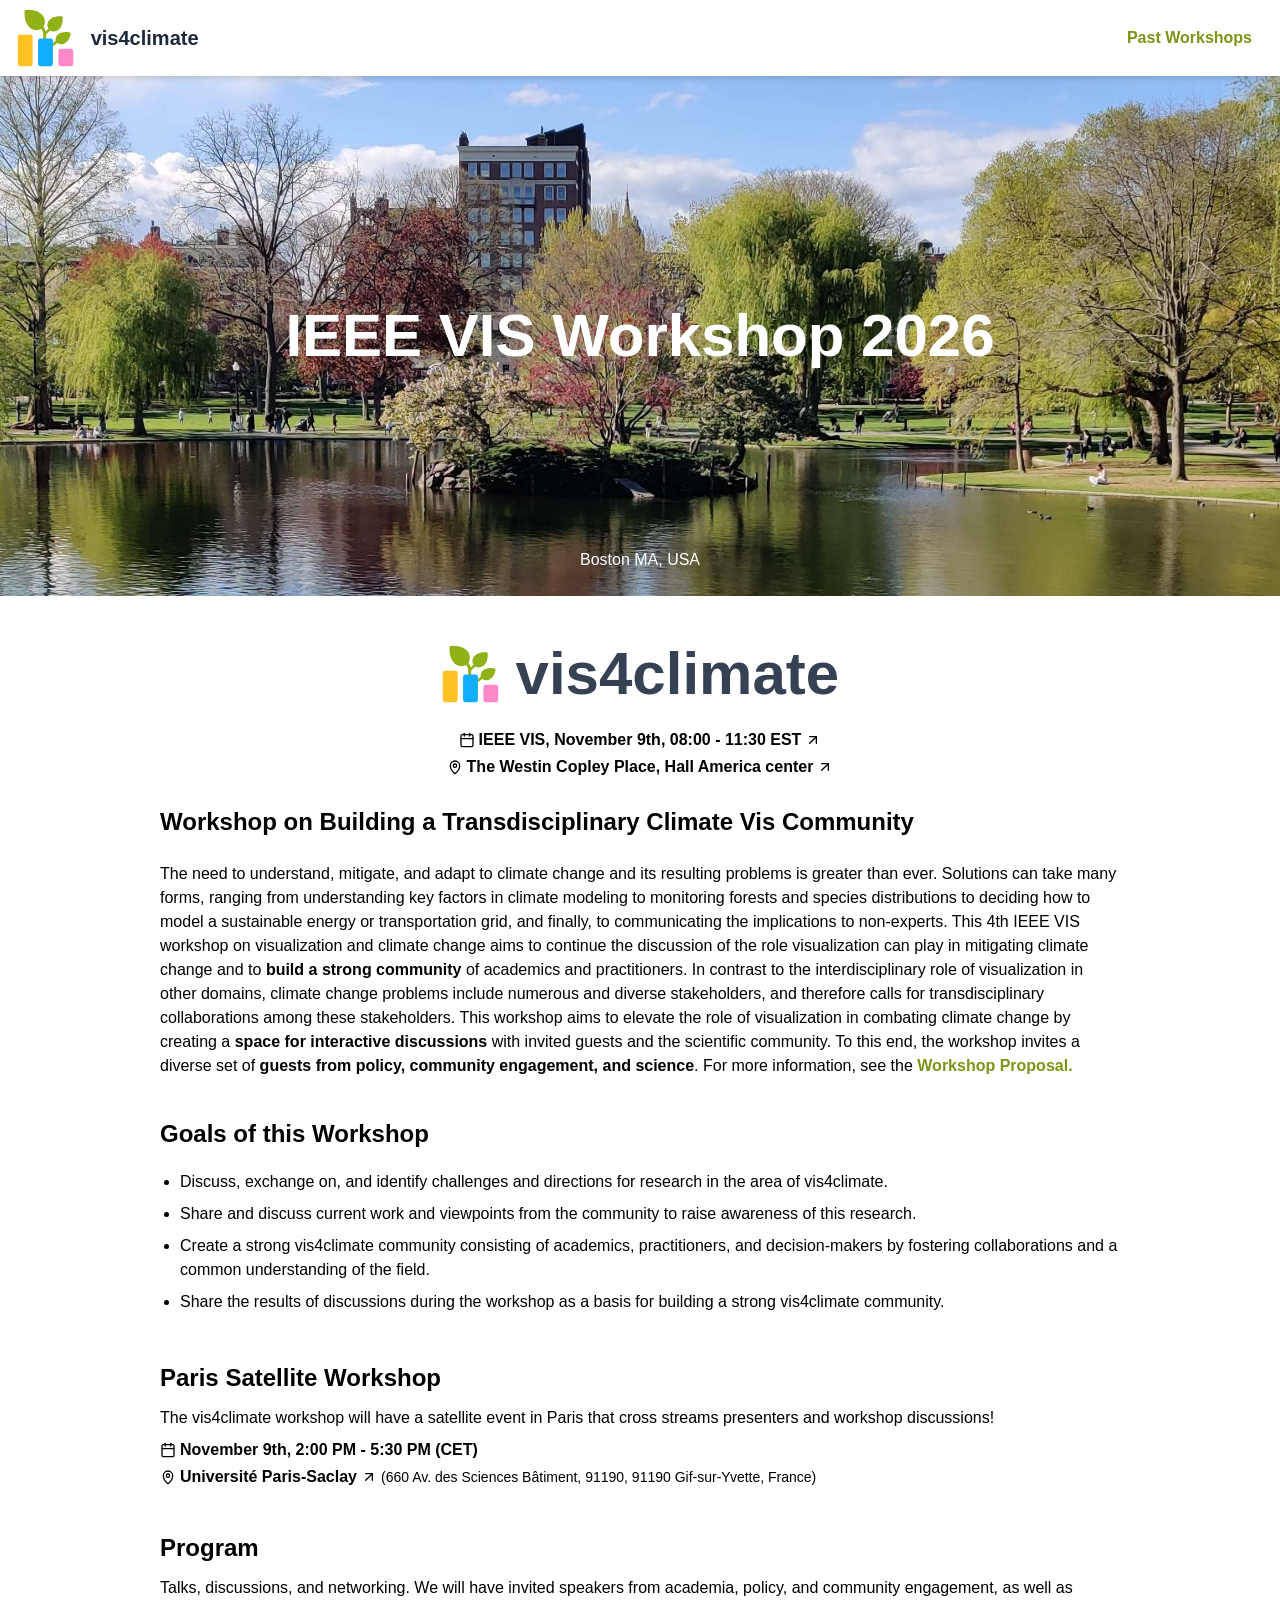
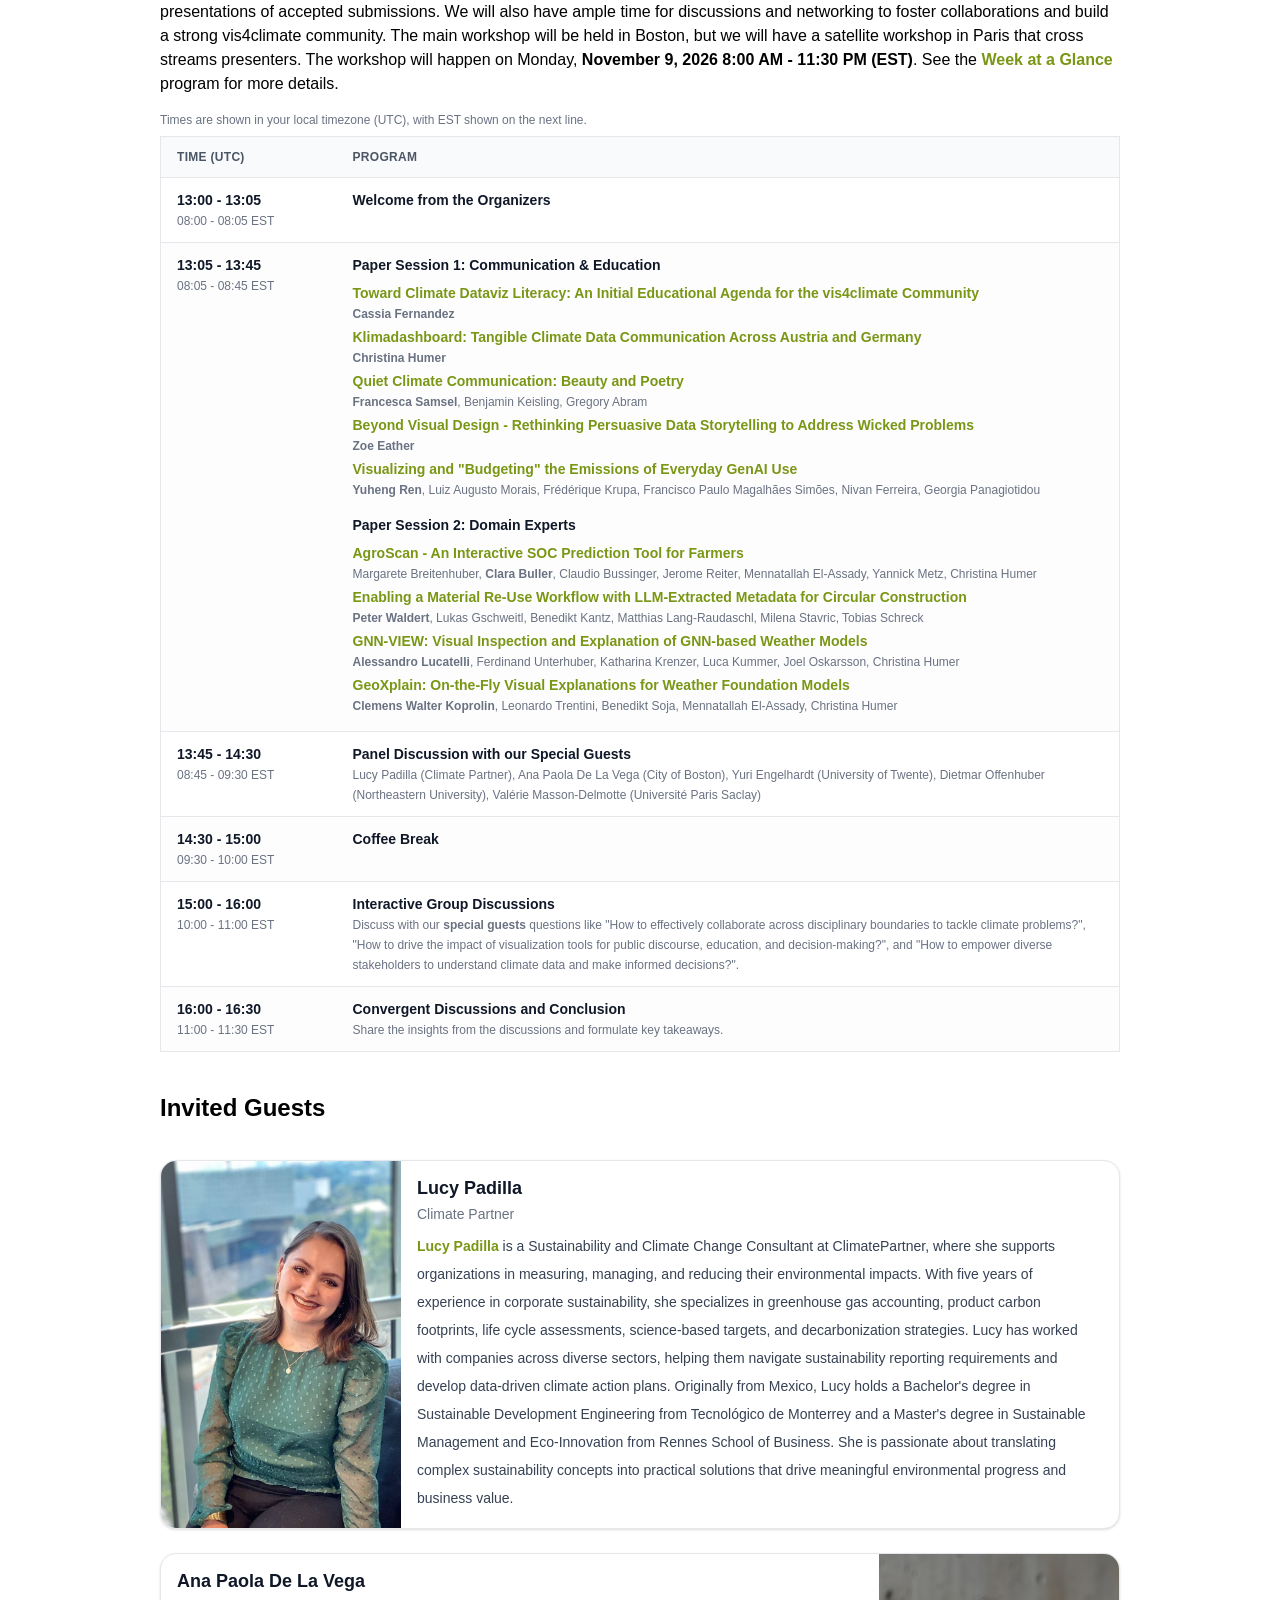
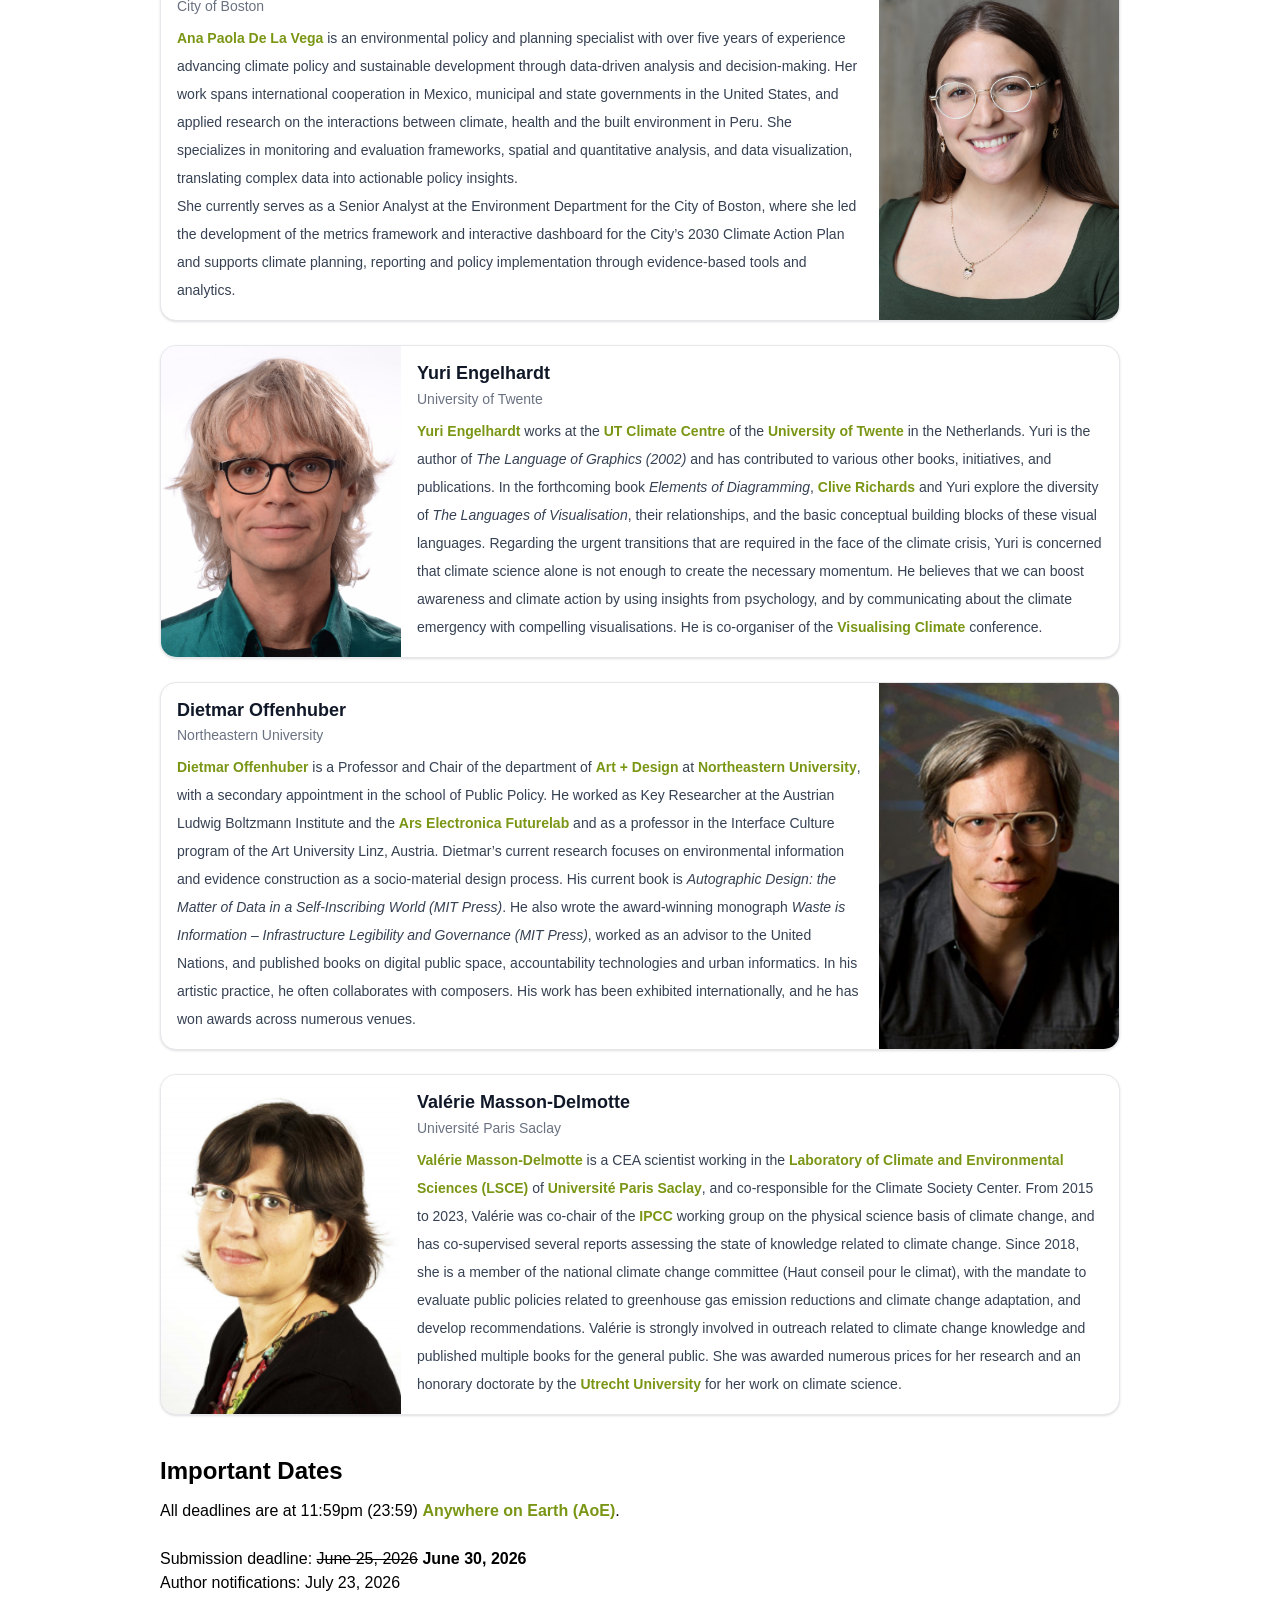
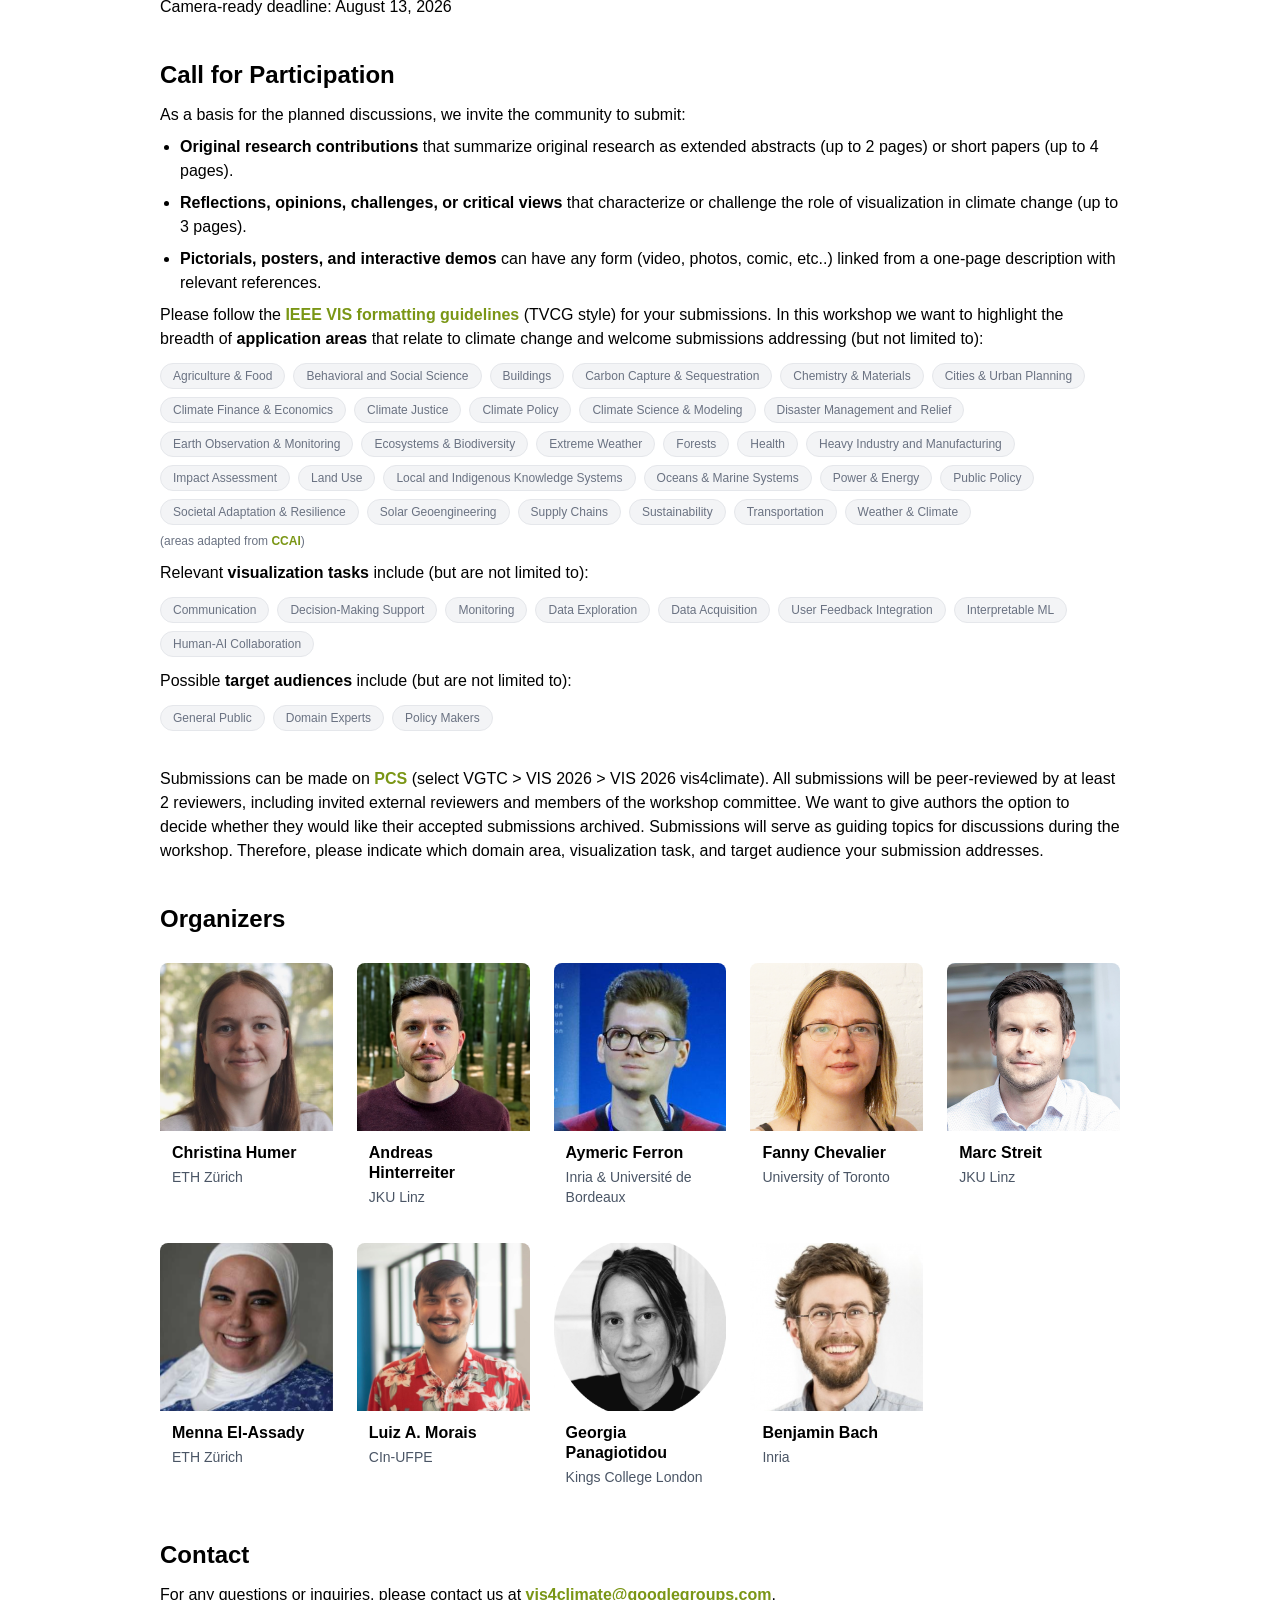
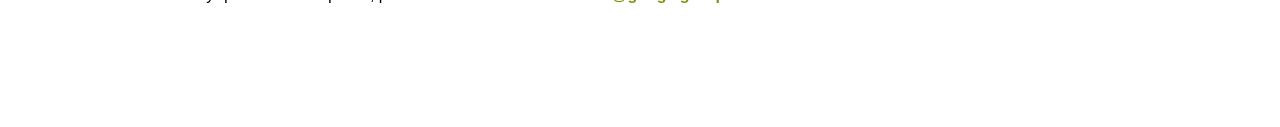
==== workshop/index.html @ 20280e10 "static output" ====
<!DOCTYPE html><html lang="en" data-astro-cid-sckkx6r4> <head><meta charset="UTF-8"><meta name="viewport" content="width=device-width, initial-scale=1.0"><link rel="icon" type="image/svg+xml" href="favicon.svg"><meta name="generator" content="Astro v5.16.13"><title>vis4climate Workshop 2026</title><meta name="description" content="IEEE VIS 2026 workshop on building a transdisciplinary climate visualization community. Join researchers and practitioners in Boston, MA."><link rel="canonical" href="https://vis4climate.ivia.ch/workshop/"><meta property="og:type" content="website"><meta property="og:url" content="https://vis4climate.ivia.ch/workshop/"><meta property="og:title" content="vis4climate Workshop 2026"><meta property="og:description" content="IEEE VIS 2026 workshop on building a transdisciplinary climate visualization community. Join researchers and practitioners in Boston, MA."><meta property="og:image" content="https://vis4climate.ivia.ch/_astro/vis4climate-logo.kdtECgRp.png"><meta property="og:image:secure_url" content="https://vis4climate.ivia.ch/_astro/vis4climate-logo.kdtECgRp.png"><meta property="og:image:alt" content="vis4climate logo"><meta name="twitter:card" content="summary_large_image"><meta name="twitter:title" content="vis4climate Workshop 2026"><meta name="twitter:description" content="IEEE VIS 2026 workshop on building a transdisciplinary climate visualization community. Join researchers and practitioners in Boston, MA."><meta name="twitter:image" content="https://vis4climate.ivia.ch/_astro/vis4climate-logo.kdtECgRp.png"><link rel="stylesheet" href="/_astro/index.D8ViFBmC.css">
<style>@media(max-width:767px){.program-table[data-astro-cid-v2nv6xds]{display:block;border:0;background:transparent}.program-table[data-astro-cid-v2nv6xds] thead[data-astro-cid-v2nv6xds]{display:none}.program-table-body[data-astro-cid-v2nv6xds]{display:grid;gap:.75rem}.program-row[data-astro-cid-v2nv6xds]{display:grid;grid-template-columns:minmax(0,1fr);border:1px solid #e5e7eb;border-radius:.75rem;overflow:hidden}.program-time-cell[data-astro-cid-v2nv6xds]{border-bottom:0!important;border-right:0;border-bottom:1px solid #e5e7eb!important}.program-detail-cell[data-astro-cid-v2nv6xds]{border-bottom:0!important}}.compact-bio[data-astro-cid-v2nv6xds]{display:-webkit-box;-webkit-box-orient:vertical;-webkit-line-clamp:6;overflow:hidden}
</style></head> <body class="h-full w-full m-0" data-astro-cid-sckkx6r4> <img src="/_astro/vis4climate-logo.kdtECgRp.png" class="hidden" loading="eager" data-astro-cid-sckkx6r4> <div id="container" class="pt-16 md:pt-19 h-full pb-30" data-astro-cid-sckkx6r4> <header class="fixed top-0 left-0 w-full bg-white bg-opacity-90 z-50 shadow-md" data-astro-cid-sckkx6r4> <div class="flex items-center justify-between px-4 py-2 max-w-7xl mx-auto" data-astro-cid-sckkx6r4> <a href="/" class="flex items-center space-x-2 md:space-x-4" data-astro-cid-sckkx6r4> <img src="/_astro/vis4climate-logo-notext.B7KIpeir.svg" alt="vis4climate logo" class="h-10 md:h-15 w-auto" data-astro-cid-sckkx6r4> <h1 class="!text-lg md:!text-xl font-bold text-gray-800 !p-0" data-astro-cid-sckkx6r4>vis4climate</h1> </a> <!-- Mobile hamburger button --> <button id="mobile-menu-btn" class="md:hidden flex flex-col justify-center items-center w-10 h-10 rounded-md hover:bg-gray-100 transition-colors" aria-label="Toggle menu" aria-expanded="false" data-astro-cid-sckkx6r4> <span class="hamburger-line block w-5 h-0.5 bg-gray-800 transition-all duration-300" data-astro-cid-sckkx6r4></span> <span class="hamburger-line block w-5 h-0.5 bg-gray-800 mt-1 transition-all duration-300" data-astro-cid-sckkx6r4></span> <span class="hamburger-line block w-5 h-0.5 bg-gray-800 mt-1 transition-all duration-300" data-astro-cid-sckkx6r4></span> </button> <!-- Desktop nav --> <nav class="hidden md:flex space-x-4" data-astro-cid-sckkx6r4> <ul style="list-style:none;" class="header__navigation flex m-0 p-0" data-astro-cid-sckkx6r4> <li data-astro-cid-sckkx6r4> <a href="/workshop" class="text-gray-800 font-medium px-3 py-2 rounded-md hover:bg-gray-100 transition-colors" data-astro-cid-sckkx6r4>Past Workshops</a> <ul class="header__navigation-sublist" data-astro-cid-sckkx6r4> <li data-astro-cid-sckkx6r4> <a href="/workshop" class="block text-gray-800 font-medium px-3 py-2 hover:bg-gray-100 transition-colors" data-astro-cid-sckkx6r4>2026 vis4climate</a> </li> <li data-astro-cid-sckkx6r4> <a target="_blank" href="https://visionsofthefuture.github.io/" class="block text-gray-800 font-medium px-3 py-2 hover:bg-gray-100 transition-colors" data-astro-cid-sckkx6r4>2024 VISions of the Future</a> </li> <li data-astro-cid-sckkx6r4> <a target="_blank" href="https://svs.gsfc.nasa.gov/events/2024/Viz4ClimateAndSustainability/" class="block text-gray-800 font-medium px-3 py-2 hover:bg-gray-100 transition-colors" data-astro-cid-sckkx6r4>2024 Viz4Climate + Sustainability</a> </li> <li data-astro-cid-sckkx6r4> <a target="_blank" href="https://svs.gsfc.nasa.gov/events/2022/Viz4Climate/" class="block text-gray-800 font-medium px-3 py-2 hover:bg-gray-100 transition-colors" data-astro-cid-sckkx6r4>2022 Viz4Climate</a> </li> </ul> </li> </ul> </nav> </div> <!-- Mobile nav menu --> <nav id="mobile-menu" class="md:hidden hidden border-t border-gray-200 bg-white" data-astro-cid-sckkx6r4> <ul style="list-style:none;" class="m-0 p-0" data-astro-cid-sckkx6r4> <li data-astro-cid-sckkx6r4> <a href="/workshop" class="block text-gray-800 font-medium px-4 py-3 hover:bg-gray-100 transition-colors" data-astro-cid-sckkx6r4>Past Workshops</a> </li> <li class="border-t border-gray-100" data-astro-cid-sckkx6r4> <a href="/workshop" class="block text-gray-600 text-sm font-medium px-6 py-2 hover:bg-gray-100 transition-colors" data-astro-cid-sckkx6r4>2026 vis4climate</a> </li> <li data-astro-cid-sckkx6r4> <a target="_blank" href="https://visionsofthefuture.github.io/" class="block text-gray-600 text-sm font-medium px-6 py-2 hover:bg-gray-100 transition-colors" data-astro-cid-sckkx6r4>2024 VISions of the Future</a> </li> <li data-astro-cid-sckkx6r4> <a target="_blank" href="https://svs.gsfc.nasa.gov/events/2024/Viz4ClimateAndSustainability/" class="block text-gray-600 text-sm font-medium px-6 py-2 hover:bg-gray-100 transition-colors" data-astro-cid-sckkx6r4>2024 Viz4Climate + Sustainability</a> </li> <li data-astro-cid-sckkx6r4> <a target="_blank" href="https://svs.gsfc.nasa.gov/events/2022/Viz4Climate/" class="block text-gray-600 text-sm font-medium px-6 py-2 hover:bg-gray-100 transition-colors" data-astro-cid-sckkx6r4>2022 Viz4Climate</a> </li> </ul> </nav> </header> <div id="banner" class="bg-visgreen-600 h-60 sm:h-80 md:h-100 lg:h-130 w-full flex flex-col justify-center items-center relative overflow-hidden" data-astro-cid-sckkx6r4> <!-- <div class="absolute h-full w-full hover:scale-110 transition-transform duration-500 ease-in-out" style={`background-image: url(${bannerBackground.src}); background-size: contain; background-position: center;`}></div> --> <div class="absolute h-full w-full hover:scale-110 transition-transform duration-500 ease-in-out" style="z-index: 0; background-image: url(/_astro/IMG_20230505_164158-cropped.Bp94DkM_.jpg); background-size: cover; background-position: center; background-repeat: no-repeat;" data-astro-cid-sckkx6r4></div> <h1 class="text-white text-center leading-[1.5] px-4 z-index-2" style="z-index: 2;" data-astro-cid-sckkx6r4> <p key="0" data-astro-cid-sckkx6r4>IEEE VIS Workshop 2026<br data-astro-cid-sckkx6r4></p> </h1> <p class="text-white text-center text-sm md:text-base absolute bottom-0 left-1/2 transform -translate-x-1/2 pb-4 md:pb-6 px-4 z-index-2" style="z-index: 2;" data-astro-cid-sckkx6r4> Boston MA, USA </p> </div>  <div class="h-fit w-full max-w-5xl px-4 sm:px-6 lg:px-8 pt-6 mx-auto" data-astro-cid-v2nv6xds> <span class="flex items-center space-x-2 md:space-x-4 text-center justify-center !pb-0 " data-astro-cid-v2nv6xds> <img src="/_astro/vis4climate-logo-notext.B7KIpeir.svg" alt="vis4climate logo" class="h-10 md:h-15 w-auto" data-astro-cid-v2nv6xds> <h1 class="text-gray-700" data-astro-cid-v2nv6xds>vis4climate</h1> </span> <h4 class="text-center !pt-0" data-astro-cid-v2nv6xds> <a href="https://ieeevis.org/year/2026/program/session/w-vis4climate-vis4climate-1/" target="_blank" rel="noopener noreferrer" style="color: black;" class="inline-flex items-center gap-1 hover:underline" data-astro-cid-v2nv6xds> <svg xmlns="http://www.w3.org/2000/svg" viewBox="0 0 24 24" fill="none" stroke="currentColor" stroke-width="2" stroke-linecap="round" stroke-linejoin="round" class="h-4 w-4" aria-hidden="true" data-astro-cid-v2nv6xds> <rect x="3" y="4" width="18" height="18" rx="2" ry="2" data-astro-cid-v2nv6xds></rect> <line x1="16" y1="2" x2="16" y2="6" data-astro-cid-v2nv6xds></line> <line x1="8" y1="2" x2="8" y2="6" data-astro-cid-v2nv6xds></line> <line x1="3" y1="10" x2="21" y2="10" data-astro-cid-v2nv6xds></line> </svg>
IEEE VIS, November 9th, 08:00 - 11:30 EST
<svg xmlns="http://www.w3.org/2000/svg" viewBox="0 0 24 24" fill="none" stroke="currentColor" stroke-width="2" stroke-linecap="round" stroke-linejoin="round" class="h-4 w-4" aria-hidden="true" data-astro-cid-v2nv6xds> <path d="M7 17 17 7" data-astro-cid-v2nv6xds></path> <path d="M7 7h10v10" data-astro-cid-v2nv6xds></path> </svg> </a> <br data-astro-cid-v2nv6xds> <a href="https://www.marriott.com/en-us/hotels/boswi-the-westin-copley-place-boston/overview/" target="_blank" rel="noopener noreferrer" class="inline-flex items-center gap-1 hover:underline" style="color: black;" data-astro-cid-v2nv6xds> <svg xmlns="http://www.w3.org/2000/svg" viewBox="0 0 24 24" fill="none" stroke="currentColor" stroke-width="2" stroke-linecap="round" stroke-linejoin="round" class="h-4 w-4" aria-hidden="true" data-astro-cid-v2nv6xds> <path d="M12 22s7-5.5 7-12a7 7 0 1 0-14 0c0 6.5 7 12 7 12z" data-astro-cid-v2nv6xds></path> <circle cx="12" cy="10" r="2.5" data-astro-cid-v2nv6xds></circle> </svg>
The Westin Copley Place, Hall America center
<svg xmlns="http://www.w3.org/2000/svg" viewBox="0 0 24 24" fill="none" stroke="currentColor" stroke-width="2" stroke-linecap="round" stroke-linejoin="round" class="h-4 w-4" aria-hidden="true" data-astro-cid-v2nv6xds> <path d="M7 17 17 7" data-astro-cid-v2nv6xds></path> <path d="M7 7h10v10" data-astro-cid-v2nv6xds></path> </svg> </a> <br data-astro-cid-v2nv6xds> </h4> <h2 data-astro-cid-v2nv6xds>Workshop on Building a Transdisciplinary Climate Vis Community</h2> <p data-astro-cid-v2nv6xds>
The need to understand, mitigate, and adapt to climate change and
			its resulting problems is greater than ever. Solutions can take many
			forms, ranging from understanding key factors in climate modeling to
			monitoring forests and species distributions to deciding how to
			model a sustainable energy or transportation grid, and finally, to
			communicating the implications to non-experts. This 4th IEEE VIS
			workshop on visualization and climate change aims to continue the
			discussion of the role visualization can play in mitigating climate
			change and to <b data-astro-cid-v2nv6xds>build a strong community</b> of academics and practitioners.
			In contrast to the interdisciplinary role of visualization in other domains,
			climate change problems include numerous and diverse stakeholders, and
			therefore calls for transdisciplinary collaborations among these stakeholders.
			This workshop aims to elevate the role of visualization in combating climate
			change by creating a <b data-astro-cid-v2nv6xds>space for interactive discussions</b> with invited
			guests and the scientific community. To this end, the workshop invites
			a diverse set of <b data-astro-cid-v2nv6xds>guests from policy, community engagement, and science</b>.
			For more information, see the <a href="/_astro/2026_vis4climate.8HZk3obp.pdf" target="_blank" rel="noopener noreferrer" data-astro-cid-v2nv6xds>
Workshop Proposal.
</a> </p> <h3 data-astro-cid-v2nv6xds>Goals of this Workshop</h3> <p data-astro-cid-v2nv6xds></p><ul data-astro-cid-v2nv6xds> <li data-astro-cid-v2nv6xds>
Discuss, exchange on, and identify challenges and directions
					for research in the area of vis4climate.
</li> <li data-astro-cid-v2nv6xds>
Share and discuss current work and viewpoints from the
					community to raise awareness of this research.
</li> <li data-astro-cid-v2nv6xds>
Create a strong vis4climate community consisting of
					academics, practitioners, and decision-makers by fostering
					collaborations and a common understanding of the field.
</li> <li data-astro-cid-v2nv6xds>
Share the results of discussions during the workshop as a basis
					for building a strong vis4climate community.
</li> </ul>  <h3 data-astro-cid-v2nv6xds>Paris Satellite Workshop</h3> <p data-astro-cid-v2nv6xds>
The vis4climate workshop will have a satellite event in Paris that cross streams presenters and workshop discussions!
<br data-astro-cid-v2nv6xds> </p><div style="color: black;" class="inline-flex items-center gap-1 font-semibold pt-2" data-astro-cid-v2nv6xds> <svg xmlns="http://www.w3.org/2000/svg" viewBox="0 0 24 24" fill="none" stroke="currentColor" stroke-width="2" stroke-linecap="round" stroke-linejoin="round" class="h-4 w-4" aria-hidden="true" data-astro-cid-v2nv6xds> <rect x="3" y="4" width="18" height="18" rx="2" ry="2" data-astro-cid-v2nv6xds></rect> <line x1="16" y1="2" x2="16" y2="6" data-astro-cid-v2nv6xds></line> <line x1="8" y1="2" x2="8" y2="6" data-astro-cid-v2nv6xds></line> <line x1="3" y1="10" x2="21" y2="10" data-astro-cid-v2nv6xds></line> </svg>
November 9th, 2:00 PM - 5:30 PM (CET)
</div> <br data-astro-cid-v2nv6xds> <a href="https://maps.app.goo.gl/FdYxityaY2kj338y6" target="_blank" rel="noopener noreferrer" class="inline-flex items-center gap-1 hover:underline" style="color: black;" data-astro-cid-v2nv6xds> <svg xmlns="http://www.w3.org/2000/svg" viewBox="0 0 24 24" fill="none" stroke="currentColor" stroke-width="2" stroke-linecap="round" stroke-linejoin="round" class="h-4 w-4" aria-hidden="true" data-astro-cid-v2nv6xds> <path d="M12 22s7-5.5 7-12a7 7 0 1 0-14 0c0 6.5 7 12 7 12z" data-astro-cid-v2nv6xds></path> <circle cx="12" cy="10" r="2.5" data-astro-cid-v2nv6xds></circle> </svg>
Université Paris-Saclay
<svg xmlns="http://www.w3.org/2000/svg" viewBox="0 0 24 24" fill="none" stroke="currentColor" stroke-width="2" stroke-linecap="round" stroke-linejoin="round" class="h-4 w-4" aria-hidden="true" data-astro-cid-v2nv6xds> <path d="M7 17 17 7" data-astro-cid-v2nv6xds></path> <path d="M7 7h10v10" data-astro-cid-v2nv6xds></path> </svg> <span class="block text-sm font-light" data-astro-cid-v2nv6xds>(660 Av. des Sciences Bâtiment, 91190, 91190 Gif-sur-Yvette, France)</span> </a>  <h3 data-astro-cid-v2nv6xds>Program</h3> <p data-astro-cid-v2nv6xds>
Talks, discussions, and networking. We will have invited speakers from academia, policy, and community engagement, as well as presentations of accepted submissions. We will also have ample time for discussions and networking to foster collaborations and build a strong vis4climate community.
		
			The main workshop will be held in Boston, but we will have a satellite workshop in Paris that cross streams presenters. 
			The workshop will happen on Monday, <b data-astro-cid-v2nv6xds>November 9, 2026 8:00 AM - 11:30 PM (EST)</b>. See the <a href="https://ieeevis.org/year/2026/info/program/week-at-a-glance" target="_blank" data-astro-cid-v2nv6xds>Week at a Glance</a> program for more details.
</p> <div class="mt-4" data-astro-cid-v2nv6xds> <p id="program-timezone-note" class="mb-2 text-xs text-gray-500" data-astro-cid-v2nv6xds>
Displayed in Eastern Time (EST). Local conversion loads automatically.
</p> <table class="program-table min-w-full border-collapse rounded-lg border border-gray-200 bg-white text-left text-sm" data-astro-cid-v2nv6xds> <thead class="bg-gray-50 text-xs uppercase tracking-wide text-gray-600" data-astro-cid-v2nv6xds> <tr data-astro-cid-v2nv6xds> <th id="program-time-header" scope="col" class="w-44 border-b border-gray-200 px-4 py-3 font-semibold" data-astro-cid-v2nv6xds>Time (EST)</th> <th scope="col" class="border-b border-gray-200 px-4 py-3 font-semibold" data-astro-cid-v2nv6xds>Program</th> </tr> </thead> <tbody class="program-table-body text-gray-700" data-astro-cid-v2nv6xds> <tr class="program-row align-top" data-astro-cid-v2nv6xds> <td class="program-time-cell border-b border-gray-200 px-4 py-3 font-semibold text-gray-900" data-program-time data-start-utc="2026-11-09T13:00:00Z" data-end-utc="2026-11-09T13:05:00Z" data-astro-cid-v2nv6xds>
08:00 - 08:05
</td> <td class="program-detail-cell border-b border-gray-200 px-4 py-3" data-astro-cid-v2nv6xds> <p class="font-semibold text-gray-900" data-astro-cid-v2nv6xds>Welcome from the Organizers</p> </td> </tr> <tr class="program-row align-top bg-gray-50/40" data-astro-cid-v2nv6xds> <td class="program-time-cell border-b border-gray-200 px-4 py-3 font-semibold text-gray-900" data-program-time data-start-utc="2026-11-09T13:05:00Z" data-end-utc="2026-11-09T13:45:00Z" data-astro-cid-v2nv6xds>
08:05 - 08:45
</td> <td class="program-detail-cell border-b border-gray-200 px-4 py-3" data-astro-cid-v2nv6xds> <div class="space-y-3" data-astro-cid-v2nv6xds> <div data-astro-cid-v2nv6xds> <p class="font-semibold text-gray-900 pb-2" data-astro-cid-v2nv6xds>Paper Session 1: Communication &amp; Education</p> <p class="pb-1" data-astro-cid-v2nv6xds> <a href="/_astro/3633-toward-climate-dataviz-literacy-an-initial-educational-agenda-for-the-vis4climat-paper.DjfTYSuK.pdf" target="_blank" rel="noopener noreferrer" class="hover:underline" data-astro-cid-v2nv6xds> Toward Climate Dataviz Literacy: An Initial Educational Agenda for the vis4climate Community </a><br data-astro-cid-v2nv6xds> <span class="text-gray-500 text-xs" data-astro-cid-v2nv6xds> <span data-astro-cid-v2nv6xds><strong data-astro-cid-v2nv6xds>Cassia Fernandez</strong></span>  </span> </p><p class="pb-1" data-astro-cid-v2nv6xds> <a href="/_astro/3383-klimadashboard-tangible-climate-data-communication-across-austria-and-germany-paper.DMgsnaf0.pdf" target="_blank" rel="noopener noreferrer" class="hover:underline" data-astro-cid-v2nv6xds> Klimadashboard: Tangible Climate Data Communication Across Austria and Germany </a><br data-astro-cid-v2nv6xds> <span class="text-gray-500 text-xs" data-astro-cid-v2nv6xds> <span data-astro-cid-v2nv6xds><strong data-astro-cid-v2nv6xds>Christina Humer</strong></span>  </span> </p><p class="pb-1" data-astro-cid-v2nv6xds> <a href="/_astro/4403-quiet-climate-communication-beauty-and-poetry-paper.DQpOjWa1.pdf" target="_blank" rel="noopener noreferrer" class="hover:underline" data-astro-cid-v2nv6xds> Quiet Climate Communication: Beauty and Poetry </a><br data-astro-cid-v2nv6xds> <span class="text-gray-500 text-xs" data-astro-cid-v2nv6xds> <span data-astro-cid-v2nv6xds><strong data-astro-cid-v2nv6xds>Francesca Samsel</strong></span><span data-astro-cid-v2nv6xds>, Benjamin Keisling</span><span data-astro-cid-v2nv6xds>, Gregory Abram</span>  </span> </p><p class="pb-1" data-astro-cid-v2nv6xds> <a href="/_astro/4187-beyond-visual-design-rethinking-persuasive-data-storytelling-to-address-wicked-p-paper.CqhPFpDu.pdf" target="_blank" rel="noopener noreferrer" class="hover:underline" data-astro-cid-v2nv6xds> Beyond Visual Design - Rethinking Persuasive Data Storytelling to Address Wicked Problems </a><br data-astro-cid-v2nv6xds> <span class="text-gray-500 text-xs" data-astro-cid-v2nv6xds> <span data-astro-cid-v2nv6xds><strong data-astro-cid-v2nv6xds>Zoe Eather</strong></span>  </span> </p><p class="pb-1" data-astro-cid-v2nv6xds> <a href="/_astro/7796-visualizing-and-budgeting-the-emissions-of-everyday-genai-use-paper.DuiiQgEE.pdf" target="_blank" rel="noopener noreferrer" class="hover:underline" data-astro-cid-v2nv6xds> Visualizing and &quot;Budgeting&quot; the Emissions of Everyday GenAI Use </a><br data-astro-cid-v2nv6xds> <span class="text-gray-500 text-xs" data-astro-cid-v2nv6xds> <span data-astro-cid-v2nv6xds><strong data-astro-cid-v2nv6xds>Yuheng Ren</strong></span><span data-astro-cid-v2nv6xds>, Luiz Augusto Morais</span><span data-astro-cid-v2nv6xds>, Frédérique Krupa</span><span data-astro-cid-v2nv6xds>, Francisco Paulo Magalhães Simões</span><span data-astro-cid-v2nv6xds>, Nivan Ferreira</span><span data-astro-cid-v2nv6xds>, Georgia Panagiotidou</span>  </span> </p> </div> <div data-astro-cid-v2nv6xds> <p class="font-semibold text-gray-900 pb-2" data-astro-cid-v2nv6xds>Paper Session 2: Domain Experts</p> <p class="pb-1" data-astro-cid-v2nv6xds> <a href="/_astro/9026-agroscan-an-interactive-soc-prediction-tool-for-farmers-paper.Dqksrvjz.pdf" target="_blank" rel="noopener noreferrer" class="hover:underline" data-astro-cid-v2nv6xds> AgroScan - An Interactive SOC Prediction Tool for Farmers </a><br data-astro-cid-v2nv6xds> <span class="text-gray-500 text-xs" data-astro-cid-v2nv6xds> <span data-astro-cid-v2nv6xds>Margarete Breitenhuber</span><span data-astro-cid-v2nv6xds>, <strong data-astro-cid-v2nv6xds>Clara Buller</strong></span><span data-astro-cid-v2nv6xds>, Claudio Bussinger</span><span data-astro-cid-v2nv6xds>, Jerome Reiter</span><span data-astro-cid-v2nv6xds>, Mennatallah El-Assady</span><span data-astro-cid-v2nv6xds>, Yannick Metz</span><span data-astro-cid-v2nv6xds>, Christina Humer</span>  </span> </p><p class="pb-1" data-astro-cid-v2nv6xds> <a href="/_astro/4697-enabling-a-material-re-use-workflow-with-llm-extracted-metadata-for-circular-con-paper.BVIu4eQ0.pdf" target="_blank" rel="noopener noreferrer" class="hover:underline" data-astro-cid-v2nv6xds> Enabling a Material Re-Use Workflow with LLM-Extracted Metadata for Circular Construction </a><br data-astro-cid-v2nv6xds> <span class="text-gray-500 text-xs" data-astro-cid-v2nv6xds> <span data-astro-cid-v2nv6xds><strong data-astro-cid-v2nv6xds>Peter Waldert</strong></span><span data-astro-cid-v2nv6xds>, Lukas Gschweitl</span><span data-astro-cid-v2nv6xds>, Benedikt Kantz</span><span data-astro-cid-v2nv6xds>, Matthias Lang-Raudaschl</span><span data-astro-cid-v2nv6xds>, Milena Stavric</span><span data-astro-cid-v2nv6xds>, Tobias Schreck</span>  </span> </p><p class="pb-1" data-astro-cid-v2nv6xds> <a href="/_astro/6662-gnn-view-visual-inspection-and-explanation-of-gnn-based-weather-models-paper.BXpDwUWQ.pdf" target="_blank" rel="noopener noreferrer" class="hover:underline" data-astro-cid-v2nv6xds> GNN-VIEW: Visual Inspection and Explanation of GNN-based Weather Models </a><br data-astro-cid-v2nv6xds> <span class="text-gray-500 text-xs" data-astro-cid-v2nv6xds> <span data-astro-cid-v2nv6xds><strong data-astro-cid-v2nv6xds>Alessandro Lucatelli</strong></span><span data-astro-cid-v2nv6xds>, Ferdinand Unterhuber</span><span data-astro-cid-v2nv6xds>, Katharina Krenzer</span><span data-astro-cid-v2nv6xds>, Luca Kummer</span><span data-astro-cid-v2nv6xds>, Joel Oskarsson</span><span data-astro-cid-v2nv6xds>, Christina Humer</span>  </span> </p><p class="pb-1" data-astro-cid-v2nv6xds> <a href="/_astro/7595-geoxplain-on-the-fly-visual-explanations-for-weather-foundation-models-paper.1r0F6cOJ.pdf" target="_blank" rel="noopener noreferrer" class="hover:underline" data-astro-cid-v2nv6xds> GeoXplain: On-the-Fly Visual Explanations for Weather Foundation Models </a><br data-astro-cid-v2nv6xds> <span class="text-gray-500 text-xs" data-astro-cid-v2nv6xds> <span data-astro-cid-v2nv6xds><strong data-astro-cid-v2nv6xds>Clemens Walter Koprolin</strong></span><span data-astro-cid-v2nv6xds>, Leonardo Trentini</span><span data-astro-cid-v2nv6xds>, Benedikt Soja</span><span data-astro-cid-v2nv6xds>, Mennatallah El-Assady</span><span data-astro-cid-v2nv6xds>, Christina Humer</span>  </span> </p> </div> </div> </td> </tr> <tr class="program-row align-top" data-astro-cid-v2nv6xds> <td class="program-time-cell border-b border-gray-200 px-4 py-3 font-semibold text-gray-900" data-program-time data-start-utc="2026-11-09T13:45:00Z" data-end-utc="2026-11-09T14:30:00Z" data-astro-cid-v2nv6xds>
08:45 - 09:30
</td> <td class="program-detail-cell border-b border-gray-200 px-4 py-3" data-astro-cid-v2nv6xds> <p class="font-semibold text-gray-900" data-astro-cid-v2nv6xds>Panel Discussion with our Special Guests</p> <span class="text-gray-500 text-xs" data-astro-cid-v2nv6xds> <span key="0" data-astro-cid-v2nv6xds> Lucy Padilla (Climate Partner),  </span><span key="1" data-astro-cid-v2nv6xds> Ana Paola De La Vega (City of Boston),  </span><span key="2" data-astro-cid-v2nv6xds> Yuri Engelhardt (University of Twente),  </span><span key="3" data-astro-cid-v2nv6xds> Dietmar Offenhuber (Northeastern University),  </span><span key="4" data-astro-cid-v2nv6xds> Valérie Masson-Delmotte (Université Paris Saclay) </span> </span> </td> </tr> <tr class="program-row align-top bg-gray-50/40" data-astro-cid-v2nv6xds> <td class="program-time-cell border-b border-gray-200 px-4 py-3 font-semibold text-gray-900" data-program-time data-start-utc="2026-11-09T14:30:00Z" data-end-utc="2026-11-09T15:00:00Z" data-astro-cid-v2nv6xds>
09:30 - 10:00
</td> <td class="program-detail-cell border-b border-gray-200 px-4 py-3" data-astro-cid-v2nv6xds> <p class="font-semibold text-gray-900" data-astro-cid-v2nv6xds>Coffee Break</p> </td> </tr> <tr class="program-row align-top" data-astro-cid-v2nv6xds> <td class="program-time-cell border-b border-gray-200 px-4 py-3 font-semibold text-gray-900" data-program-time data-start-utc="2026-11-09T15:00:00Z" data-end-utc="2026-11-09T16:00:00Z" data-astro-cid-v2nv6xds>
10:00 - 11:00
</td> <td class="program-detail-cell border-b border-gray-200 px-4 py-3" data-astro-cid-v2nv6xds> <p class="font-semibold text-gray-900" data-astro-cid-v2nv6xds>Interactive Group Discussions</p> <span class="text-gray-500 text-xs" data-astro-cid-v2nv6xds>
Discuss with our <strong data-astro-cid-v2nv6xds>special guests</strong> questions like "How to effectively collaborate across disciplinary boundaries to tackle climate problems?", "How to drive the impact of visualization tools for public discourse, education, and decision-making?", and "How to empower diverse stakeholders to understand climate data and make informed decisions?".
</span> </td> </tr> <tr class="program-row align-top bg-gray-50/40" data-astro-cid-v2nv6xds> <td class="program-time-cell px-4 py-3 font-semibold text-gray-900" data-program-time data-start-utc="2026-11-09T16:00:00Z" data-end-utc="2026-11-09T16:30:00Z" data-astro-cid-v2nv6xds>
11:00 - 11:30
</td> <td class="program-detail-cell px-4 py-3" data-astro-cid-v2nv6xds> <p class="font-semibold text-gray-900" data-astro-cid-v2nv6xds>Convergent Discussions and Conclusion</p> <span class="text-gray-500 text-xs" data-astro-cid-v2nv6xds>Share the insights from the discussions and formulate key takeaways.</span> </td> </tr> </tbody> </table> </div> <h3 data-astro-cid-v2nv6xds>Invited Guests</h3> <div class="grid grid-cols-1 md:grid-cols-1 gap-6 mt-6" data-astro-cid-v2nv6xds> <div class="h-full overflow-hidden rounded-2xl border border-gray-200 bg-white shadow-sm flex flex-col sm:flex-row" data-astro-cid-v2nv6xds> <img src="/_astro/lucy_padilla.YXZsRIt3.jpg" alt="Lucy Padilla placeholder portrait" class="w-full sm:w-36 md:w-60 h-56 sm:h-auto object-cover flex-none" loading="lazy" data-astro-cid-v2nv6xds> <div class="p-4 sm:p-4 flex-1 min-w-0" data-astro-cid-v2nv6xds> <p class="text-base sm:text-lg font-semibold text-gray-900 leading-tight" data-astro-cid-v2nv6xds>Lucy Padilla</p> <p class="mt-1 text-xs sm:text-sm text-gray-500" data-astro-cid-v2nv6xds>Climate Partner</p> <div class="mt-2 text-xs sm:text-sm leading-6 sm:leading-7 text-gray-700 prose prose-sm max-w-none prose-a:text-visgreen-500 prose-a:hover:text-visgreen-700" data-astro-cid-v2nv6xds><a target='_blank' href='https://www.linkedin.com/in/analuciapadilla/'>Lucy Padilla</a> is a Sustainability and Climate Change Consultant at ClimatePartner, where she supports organizations in measuring, managing, and reducing their environmental impacts. With five years of experience in corporate sustainability, she specializes in greenhouse gas accounting, product carbon footprints, life cycle assessments, science-based targets, and decarbonization strategies. Lucy has worked with companies across diverse sectors, helping them navigate sustainability reporting requirements and develop data-driven climate action plans. Originally from Mexico, Lucy holds a Bachelor's degree in Sustainable Development Engineering from Tecnológico de Monterrey and a Master's degree in Sustainable Management and Eco-Innovation from Rennes School of Business. She is passionate about translating complex sustainability concepts into practical solutions that drive meaningful environmental progress and business value.</div> </div> </div><div class="h-full overflow-hidden rounded-2xl border border-gray-200 bg-white shadow-sm flex flex-col sm:flex-row-reverse" data-astro-cid-v2nv6xds> <img src="/_astro/ana_paola_de_la_vega.c7cUSGo1.jpg" alt="Ana Paola De La Vega placeholder portrait" class="w-full sm:w-36 md:w-60 h-56 sm:h-auto object-cover flex-none" loading="lazy" data-astro-cid-v2nv6xds> <div class="p-4 sm:p-4 flex-1 min-w-0" data-astro-cid-v2nv6xds> <p class="text-base sm:text-lg font-semibold text-gray-900 leading-tight" data-astro-cid-v2nv6xds>Ana Paola De La Vega</p> <p class="mt-1 text-xs sm:text-sm text-gray-500" data-astro-cid-v2nv6xds>City of Boston</p> <div class="mt-2 text-xs sm:text-sm leading-6 sm:leading-7 text-gray-700 prose prose-sm max-w-none prose-a:text-visgreen-500 prose-a:hover:text-visgreen-700" data-astro-cid-v2nv6xds><a target='_blank' href='https://www.linkedin.com/in/apaodelavega'>Ana Paola De La Vega</a> is an environmental policy and planning specialist with over five years of experience advancing climate policy and sustainable development through data-driven analysis and decision-making. Her work spans international cooperation in Mexico, municipal and state governments in the United States, and applied research on the interactions between climate, health and the built environment in Peru. She specializes in monitoring and evaluation frameworks, spatial and quantitative analysis, and data visualization, translating complex data into actionable policy insights. <br> She currently serves as a Senior Analyst at the Environment Department for the City of Boston, where she led the development of the metrics framework and interactive dashboard for the City’s 2030 Climate Action Plan and supports climate planning, reporting and policy implementation through evidence-based tools and analytics.</div> </div> </div><div class="h-full overflow-hidden rounded-2xl border border-gray-200 bg-white shadow-sm flex flex-col sm:flex-row" data-astro-cid-v2nv6xds> <img src="/_astro/yuri_engelhardt.DesEOsub.jpg" alt="Yuri Engelhardt placeholder portrait" class="w-full sm:w-36 md:w-60 h-56 sm:h-auto object-cover flex-none" loading="lazy" data-astro-cid-v2nv6xds> <div class="p-4 sm:p-4 flex-1 min-w-0" data-astro-cid-v2nv6xds> <p class="text-base sm:text-lg font-semibold text-gray-900 leading-tight" data-astro-cid-v2nv6xds>Yuri Engelhardt</p> <p class="mt-1 text-xs sm:text-sm text-gray-500" data-astro-cid-v2nv6xds>University of Twente</p> <div class="mt-2 text-xs sm:text-sm leading-6 sm:leading-7 text-gray-700 prose prose-sm max-w-none prose-a:text-visgreen-500 prose-a:hover:text-visgreen-700" data-astro-cid-v2nv6xds><a target='_blank' href='https://www.linkedin.com/in/yuriengelhardt/'>Yuri Engelhardt</a> works at the <a target='_blank' href='https://www.linkedin.com/company/ut-climate-centre/'>UT Climate Centre</a> of the <a target='_blank' href='https://www.linkedin.com/school/university-of-twente/'>University of Twente</a> in the Netherlands. Yuri is the author of <i>The Language of Graphics (2002)</i> and has contributed to various other books, initiatives, and publications. In the forthcoming book <i>Elements of Diagramming</i>, <a target='_blank' href='https://www.linkedin.com/in/clive-richards-8698b632/'>Clive Richards</a> and Yuri explore the diversity of <i>The Languages of Visualisation</i>, their relationships, and the basic conceptual building blocks of these visual languages. Regarding the urgent transitions that are required in the face of the climate crisis, Yuri is concerned that climate science alone is not enough to create the necessary momentum. He believes that we can boost awareness and climate action by using insights from psychology, and by communicating about the climate emergency with compelling visualisations. He is co-organiser of the <a target='_blank' href='https://www.linkedin.com/company/visualisingclimate/'>Visualising Climate</a> conference.</div> </div> </div><div class="h-full overflow-hidden rounded-2xl border border-gray-200 bg-white shadow-sm flex flex-col sm:flex-row-reverse" data-astro-cid-v2nv6xds> <img src="/_astro/dietmar_offenhuber.CR5ua09K.jpg" alt="Dietmar Offenhuber placeholder portrait" class="w-full sm:w-36 md:w-60 h-56 sm:h-auto object-cover flex-none" loading="lazy" data-astro-cid-v2nv6xds> <div class="p-4 sm:p-4 flex-1 min-w-0" data-astro-cid-v2nv6xds> <p class="text-base sm:text-lg font-semibold text-gray-900 leading-tight" data-astro-cid-v2nv6xds>Dietmar Offenhuber</p> <p class="mt-1 text-xs sm:text-sm text-gray-500" data-astro-cid-v2nv6xds>Northeastern University</p> <div class="mt-2 text-xs sm:text-sm leading-6 sm:leading-7 text-gray-700 prose prose-sm max-w-none prose-a:text-visgreen-500 prose-a:hover:text-visgreen-700" data-astro-cid-v2nv6xds><a target='_blank' href='https://www.linkedin.com/in/dietmar-offenhuber-aa3369/'>Dietmar Offenhuber</a> is a Professor and Chair of the department of <a target='_blank' href='https://www.northeastern.edu/visualization'>Art + Design</a> at <a target='_blank' href='https://www.northeastern.edu/'>Northeastern University</a>, with a secondary appointment in the school of Public Policy. He worked as Key Researcher at the Austrian Ludwig Boltzmann Institute and the <a target='_blank' href='https://ars.electronica.art/futurelab/en/'>Ars Electronica Futurelab</a> and as a professor in the Interface Culture program of the Art University Linz, Austria. Dietmar’s current research focuses on environmental information and evidence construction as a socio-material design process. His current book is <i>Autographic Design: the Matter of Data in a Self-Inscribing World (MIT Press)</i>. He also wrote the award-winning monograph <i>Waste is Information – Infrastructure Legibility and Governance (MIT Press)</i>, worked as an advisor to the United Nations, and published books on digital public space, accountability technologies and urban informatics. In his artistic practice, he often collaborates with composers. His work has been exhibited internationally, and he has won awards across numerous venues.</div> </div> </div><div class="h-full overflow-hidden rounded-2xl border border-gray-200 bg-white shadow-sm flex flex-col sm:flex-row" data-astro-cid-v2nv6xds> <img src="/_astro/valerie-delmotte.DWzSG5gn.png" alt="Valérie Masson-Delmotte placeholder portrait" class="w-full sm:w-36 md:w-60 h-56 sm:h-auto object-cover flex-none" loading="lazy" data-astro-cid-v2nv6xds> <div class="p-4 sm:p-4 flex-1 min-w-0" data-astro-cid-v2nv6xds> <p class="text-base sm:text-lg font-semibold text-gray-900 leading-tight" data-astro-cid-v2nv6xds>Valérie Masson-Delmotte</p> <p class="mt-1 text-xs sm:text-sm text-gray-500" data-astro-cid-v2nv6xds>Université Paris Saclay</p> <div class="mt-2 text-xs sm:text-sm leading-6 sm:leading-7 text-gray-700 prose prose-sm max-w-none prose-a:text-visgreen-500 prose-a:hover:text-visgreen-700" data-astro-cid-v2nv6xds><a target='_blank' href='https://www.linkedin.com/in/val%C3%A9rie-masson-delmotte-b03926206/'>Valérie Masson-Delmotte</a> is a CEA scientist working in the <a target='_blank' href='https://www.lsce.ipsl.fr/pisp/valerie-masson-delmotte/'>Laboratory of Climate and Environmental Sciences (LSCE)</a> of <a target='_blank' href='https://www.universite-paris-saclay.fr/'>Université Paris Saclay</a>, and co-responsible for the Climate Society Center. From 2015 to 2023, Valérie was co-chair of the <a target='_blank' href='https://www.ipcc.ch/'>IPCC</a> working group on the physical science basis of climate change, and has co-supervised several reports assessing the state of knowledge related to climate change. Since 2018, she is a member of the national climate change committee (Haut conseil pour le climat), with the mandate to evaluate public policies related to greenhouse gas emission reductions and climate change adaptation, and develop recommendations. Valérie is strongly involved in outreach related to climate change knowledge and published multiple books for the general public. She was awarded numerous prices for her research and an honorary doctorate by the <a target='_blank' href='https://www.uu.nl/en'>Utrecht University</a> for her work on climate science.</div> </div> </div> </div> <!-- <h3>Paper Session</h3>
		<div class="space-y-4 mt-4">
			{workshopSubmissions.map((submission) => (
				<article class="overflow-hidden ">
					<div class="grid md:grid-cols-[120px_1fr] gap-0">
						<img
							src={submission.teaser}
							alt={`${submission.title} teaser figure`}
							class="aspect-[4/3] w-full object-cover border-b md:border-b-0 md:border-r border-gray-200"
							loading="lazy"
						/>
						<div class="flex flex-col justify-center p-4 sm:p-5">
							<h4 class="text-base sm:text-lg font-semibold text-gray-900 leading-snug">{submission.title} </h4>
							<div class="mt-1.5 flex flex-wrap items-center gap-2">
								<span class="text-sm text-gray-500">by {submission.presentingAuthor}</span>
								<a href={submission.document} target="_blank" rel="noopener noreferrer" class="inline-flex items-center rounded-md border border-gray-300 bg-white px-2.5 py-1.5 text-xs font-medium text-gray-700 hover:border-gray-400 hover:bg-gray-50">
									{submission.submissionType}
								</a>
								{submission.supplements.map((supplement) => (
									<a href={supplement.href} target="_blank" rel="noopener noreferrer" class="inline-flex items-center rounded-md border border-gray-300 bg-white px-2.5 py-1.5 text-xs font-medium text-gray-700 hover:border-gray-400 hover:bg-gray-50">
										{supplement.label}
									</a>
								))}
							</div>

							{/* <div class="mt-2.5 grid gap-2 text-xs sm:text-sm text-gray-700 md:grid-cols-3">
								{[
									{ label: "Application areas", values: submission.applicationAreas },
									{ label: "Visualization tasks", values: submission.visualizationTasks },
									{ label: "Target audience", values: submission.targetAudience },
								].map((category) => (
									<details class="rounded-lg border border-gray-200 bg-gray-50">
										<summary class="flex cursor-pointer list-none items-center justify-between gap-3 px-2.5 py-1.5 text-left font-medium text-gray-900 marker:content-none">
											<span>{category.label}</span>
											<span class="text-[11px] text-gray-500">{category.values.length}</span>
										</summary>
										<div class="px-2.5 pb-2.5 pt-0">
											<div class="flex flex-wrap gap-1.5">
												{category.values.map((value) => (
													<span class="inline-flex rounded-full border border-gray-200 bg-white px-2 py-0.5 text-[11px] font-medium text-gray-700">
														{value}
													</span>
												))}
											</div>
										</div>
									</details>
								))}
							</div> */}
							
						</div>
					</div>
				</article>
			))}
		</div> --> <h3 data-astro-cid-v2nv6xds>Important Dates</h3> <p data-astro-cid-v2nv6xds>
All deadlines are at 11:59pm (23:59) <a target="_blank" href="https://time.is/Anywhere_on_Earth" data-astro-cid-v2nv6xds>Anywhere on Earth (AoE)</a>. <br data-astro-cid-v2nv6xds> <br data-astro-cid-v2nv6xds>
Submission deadline: <s data-astro-cid-v2nv6xds>June 25, 2026</s> <b data-astro-cid-v2nv6xds>June 30, 2026</b> <br data-astro-cid-v2nv6xds>
Author notifications: July 23, 2026 <br data-astro-cid-v2nv6xds>
Camera-ready deadline: August 13, 2026 <br data-astro-cid-v2nv6xds> </p> <h3 data-astro-cid-v2nv6xds>Call for Participation</h3> <p data-astro-cid-v2nv6xds>
As a basis for the planned discussions, we invite the community to submit:
</p><ul data-astro-cid-v2nv6xds> <li data-astro-cid-v2nv6xds> <b data-astro-cid-v2nv6xds>Original research contributions</b> that summarize original research as extended abstracts (up to 2 pages) or short papers (up to 4 pages).
</li> <li data-astro-cid-v2nv6xds> <b data-astro-cid-v2nv6xds>Reflections, opinions, challenges, or critical views</b> that characterize or challenge the role of visualization in climate change (up to 3 pages).
</li> <li data-astro-cid-v2nv6xds> <b data-astro-cid-v2nv6xds>Pictorials, posters, and interactive demos</b> can have any form (video, photos, comic, etc..) linked from a one-page description with relevant references.
</li> </ul>
Please follow the <a target="_blank" href="https://ieeevis.org/year/2026/info/call-participation/paper-submission-guidelines/#formatting-and-language-guidelines" data-astro-cid-v2nv6xds>IEEE VIS formatting guidelines</a> (TVCG style) for your submissions.

			In this workshop we want to highlight the breadth of <b data-astro-cid-v2nv6xds>application areas</b> that relate to climate change and welcome submissions addressing (but not limited to):
 <div class="flex flex-wrap gap-2 my-3" data-astro-cid-v2nv6xds> <span class="text-xs bg-gray-100 text-gray-500 border border-gray-200 rounded-full px-3 py-1 whitespace-nowrap" data-astro-cid-v2nv6xds>Agriculture &amp; Food</span><span class="text-xs bg-gray-100 text-gray-500 border border-gray-200 rounded-full px-3 py-1 whitespace-nowrap" data-astro-cid-v2nv6xds>Behavioral and Social Science</span><span class="text-xs bg-gray-100 text-gray-500 border border-gray-200 rounded-full px-3 py-1 whitespace-nowrap" data-astro-cid-v2nv6xds>Buildings</span><span class="text-xs bg-gray-100 text-gray-500 border border-gray-200 rounded-full px-3 py-1 whitespace-nowrap" data-astro-cid-v2nv6xds>Carbon Capture &amp; Sequestration</span><span class="text-xs bg-gray-100 text-gray-500 border border-gray-200 rounded-full px-3 py-1 whitespace-nowrap" data-astro-cid-v2nv6xds>Chemistry &amp; Materials</span><span class="text-xs bg-gray-100 text-gray-500 border border-gray-200 rounded-full px-3 py-1 whitespace-nowrap" data-astro-cid-v2nv6xds>Cities &amp; Urban Planning</span><span class="text-xs bg-gray-100 text-gray-500 border border-gray-200 rounded-full px-3 py-1 whitespace-nowrap" data-astro-cid-v2nv6xds>Climate Finance &amp; Economics</span><span class="text-xs bg-gray-100 text-gray-500 border border-gray-200 rounded-full px-3 py-1 whitespace-nowrap" data-astro-cid-v2nv6xds>Climate Justice</span><span class="text-xs bg-gray-100 text-gray-500 border border-gray-200 rounded-full px-3 py-1 whitespace-nowrap" data-astro-cid-v2nv6xds>Climate Policy</span><span class="text-xs bg-gray-100 text-gray-500 border border-gray-200 rounded-full px-3 py-1 whitespace-nowrap" data-astro-cid-v2nv6xds>Climate Science &amp; Modeling</span><span class="text-xs bg-gray-100 text-gray-500 border border-gray-200 rounded-full px-3 py-1 whitespace-nowrap" data-astro-cid-v2nv6xds>Disaster Management and Relief</span><span class="text-xs bg-gray-100 text-gray-500 border border-gray-200 rounded-full px-3 py-1 whitespace-nowrap" data-astro-cid-v2nv6xds>Earth Observation &amp; Monitoring</span><span class="text-xs bg-gray-100 text-gray-500 border border-gray-200 rounded-full px-3 py-1 whitespace-nowrap" data-astro-cid-v2nv6xds>Ecosystems &amp; Biodiversity</span><span class="text-xs bg-gray-100 text-gray-500 border border-gray-200 rounded-full px-3 py-1 whitespace-nowrap" data-astro-cid-v2nv6xds>Extreme Weather</span><span class="text-xs bg-gray-100 text-gray-500 border border-gray-200 rounded-full px-3 py-1 whitespace-nowrap" data-astro-cid-v2nv6xds>Forests</span><span class="text-xs bg-gray-100 text-gray-500 border border-gray-200 rounded-full px-3 py-1 whitespace-nowrap" data-astro-cid-v2nv6xds>Health</span><span class="text-xs bg-gray-100 text-gray-500 border border-gray-200 rounded-full px-3 py-1 whitespace-nowrap" data-astro-cid-v2nv6xds>Heavy Industry and Manufacturing</span><span class="text-xs bg-gray-100 text-gray-500 border border-gray-200 rounded-full px-3 py-1 whitespace-nowrap" data-astro-cid-v2nv6xds>Impact Assessment</span><span class="text-xs bg-gray-100 text-gray-500 border border-gray-200 rounded-full px-3 py-1 whitespace-nowrap" data-astro-cid-v2nv6xds>Land Use</span><span class="text-xs bg-gray-100 text-gray-500 border border-gray-200 rounded-full px-3 py-1 whitespace-nowrap" data-astro-cid-v2nv6xds>Local and Indigenous Knowledge Systems</span><span class="text-xs bg-gray-100 text-gray-500 border border-gray-200 rounded-full px-3 py-1 whitespace-nowrap" data-astro-cid-v2nv6xds>Oceans &amp; Marine Systems</span><span class="text-xs bg-gray-100 text-gray-500 border border-gray-200 rounded-full px-3 py-1 whitespace-nowrap" data-astro-cid-v2nv6xds>Power &amp; Energy</span><span class="text-xs bg-gray-100 text-gray-500 border border-gray-200 rounded-full px-3 py-1 whitespace-nowrap" data-astro-cid-v2nv6xds>Public Policy</span><span class="text-xs bg-gray-100 text-gray-500 border border-gray-200 rounded-full px-3 py-1 whitespace-nowrap" data-astro-cid-v2nv6xds>Societal Adaptation &amp; Resilience</span><span class="text-xs bg-gray-100 text-gray-500 border border-gray-200 rounded-full px-3 py-1 whitespace-nowrap" data-astro-cid-v2nv6xds>Solar Geoengineering</span><span class="text-xs bg-gray-100 text-gray-500 border border-gray-200 rounded-full px-3 py-1 whitespace-nowrap" data-astro-cid-v2nv6xds>Supply Chains</span><span class="text-xs bg-gray-100 text-gray-500 border border-gray-200 rounded-full px-3 py-1 whitespace-nowrap" data-astro-cid-v2nv6xds>Sustainability</span><span class="text-xs bg-gray-100 text-gray-500 border border-gray-200 rounded-full px-3 py-1 whitespace-nowrap" data-astro-cid-v2nv6xds>Transportation</span><span class="text-xs bg-gray-100 text-gray-500 border border-gray-200 rounded-full px-3 py-1 whitespace-nowrap" data-astro-cid-v2nv6xds>Weather &amp; Climate</span> <span class="text-xs text-gray-500 self-center whitespace-nowrap" data-astro-cid-v2nv6xds>(areas adapted from <a target="_blank" href="https://www.climatechange.ai/subject_areas" data-astro-cid-v2nv6xds>CCAI</a>)</span> </div> <p data-astro-cid-v2nv6xds>
Relevant <b data-astro-cid-v2nv6xds>visualization tasks</b> include (but are not limited to):
</p> <div class="flex flex-wrap gap-2 my-3" data-astro-cid-v2nv6xds> <span class="text-xs bg-gray-100 text-gray-500 border border-gray-200 rounded-full px-3 py-1 whitespace-nowrap" data-astro-cid-v2nv6xds>Communication</span><span class="text-xs bg-gray-100 text-gray-500 border border-gray-200 rounded-full px-3 py-1 whitespace-nowrap" data-astro-cid-v2nv6xds>Decision-Making Support</span><span class="text-xs bg-gray-100 text-gray-500 border border-gray-200 rounded-full px-3 py-1 whitespace-nowrap" data-astro-cid-v2nv6xds>Monitoring</span><span class="text-xs bg-gray-100 text-gray-500 border border-gray-200 rounded-full px-3 py-1 whitespace-nowrap" data-astro-cid-v2nv6xds>Data Exploration</span><span class="text-xs bg-gray-100 text-gray-500 border border-gray-200 rounded-full px-3 py-1 whitespace-nowrap" data-astro-cid-v2nv6xds>Data Acquisition</span><span class="text-xs bg-gray-100 text-gray-500 border border-gray-200 rounded-full px-3 py-1 whitespace-nowrap" data-astro-cid-v2nv6xds>User Feedback Integration</span><span class="text-xs bg-gray-100 text-gray-500 border border-gray-200 rounded-full px-3 py-1 whitespace-nowrap" data-astro-cid-v2nv6xds>Interpretable ML</span><span class="text-xs bg-gray-100 text-gray-500 border border-gray-200 rounded-full px-3 py-1 whitespace-nowrap" data-astro-cid-v2nv6xds>Human-AI Collaboration</span> </div> <p data-astro-cid-v2nv6xds>
Possible <b data-astro-cid-v2nv6xds>target audiences</b> include (but are not limited to):
</p> <div class="flex flex-wrap gap-2 my-3" data-astro-cid-v2nv6xds> <span class="text-xs bg-gray-100 text-gray-500 border border-gray-200 rounded-full px-3 py-1 whitespace-nowrap" data-astro-cid-v2nv6xds>General Public</span><span class="text-xs bg-gray-100 text-gray-500 border border-gray-200 rounded-full px-3 py-1 whitespace-nowrap" data-astro-cid-v2nv6xds>Domain Experts</span><span class="text-xs bg-gray-100 text-gray-500 border border-gray-200 rounded-full px-3 py-1 whitespace-nowrap" data-astro-cid-v2nv6xds>Policy Makers</span> </div> <p data-astro-cid-v2nv6xds></p> <br data-astro-cid-v2nv6xds> <p data-astro-cid-v2nv6xds>
Submissions can be made on <a target="_blank" href="https://new.precisionconference.com/" data-astro-cid-v2nv6xds>PCS</a> (select VGTC > VIS 2026 > VIS 2026 vis4climate). 
			All submissions will be peer-reviewed by at least 2 reviewers, including invited external reviewers and members of the workshop committee.
			We want to give authors the option to decide whether they would like their accepted submissions archived.
			Submissions will serve as guiding topics for discussions during the workshop. 
			Therefore, please indicate which domain area, visualization task, and target audience your submission addresses.
</p> <h3 data-astro-cid-v2nv6xds>Organizers</h3> <div class="grid grid-cols-2 sm:grid-cols-3 lg:grid-cols-5 gap-4 sm:gap-6 mt-4" data-astro-cid-v2nv6xds> <div class="h-full flex flex-col overflow-hidden rounded-lg bg-white" data-astro-cid-v2nv6xds> <a href="https://christina.humer.dev" target="_blank" rel="noopener noreferrer" class="block hover:opacity-95 transition-opacity duration-200" data-astro-cid-v2nv6xds> <img src="/_astro/christina.f1p1nf74.jpg" alt="Christina Humer portrait" class="w-full h-42 object-cover flex-none" loading="lazy" data-astro-cid-v2nv6xds> </a> <div class="p-2 sm:p-3 flex-1 min-h-[5.5rem]" data-astro-cid-v2nv6xds> <p class="font-semibold text-sm sm:text-base leading-tight" data-astro-cid-v2nv6xds>Christina Humer</p> <p class="text-xs sm:text-sm text-gray-600 mt-1" data-astro-cid-v2nv6xds>ETH Zürich</p>  </div> </div><div class="h-full flex flex-col overflow-hidden rounded-lg bg-white" data-astro-cid-v2nv6xds> <a href="https://jku-vds-lab.at/persons/hinterreiter/" target="_blank" rel="noopener noreferrer" class="block hover:opacity-95 transition-opacity duration-200" data-astro-cid-v2nv6xds> <img src="/_astro/andreas.1kEWgkFm.jpg" alt="Andreas Hinterreiter portrait" class="w-full h-42 object-cover flex-none" loading="lazy" data-astro-cid-v2nv6xds> </a> <div class="p-2 sm:p-3 flex-1 min-h-[5.5rem]" data-astro-cid-v2nv6xds> <p class="font-semibold text-sm sm:text-base leading-tight" data-astro-cid-v2nv6xds>Andreas Hinterreiter</p> <p class="text-xs sm:text-sm text-gray-600 mt-1" data-astro-cid-v2nv6xds>JKU Linz</p>  </div> </div><div class="h-full flex flex-col overflow-hidden rounded-lg bg-white" data-astro-cid-v2nv6xds> <a href="https://aymericferron.fr/en/a-propos-de-moi/" target="_blank" rel="noopener noreferrer" class="block hover:opacity-95 transition-opacity duration-200" data-astro-cid-v2nv6xds> <img src="/_astro/aymeric.k7WDnOiH.jpg" alt="Aymeric Ferron portrait" class="w-full h-42 object-cover flex-none" loading="lazy" data-astro-cid-v2nv6xds> </a> <div class="p-2 sm:p-3 flex-1 min-h-[5.5rem]" data-astro-cid-v2nv6xds> <p class="font-semibold text-sm sm:text-base leading-tight" data-astro-cid-v2nv6xds>Aymeric Ferron</p> <p class="text-xs sm:text-sm text-gray-600 mt-1" data-astro-cid-v2nv6xds>Inria &amp; Université de Bordeaux</p>  </div> </div><div class="h-full flex flex-col overflow-hidden rounded-lg bg-white" data-astro-cid-v2nv6xds> <a href="http://fannychevalier.net/" target="_blank" rel="noopener noreferrer" class="block hover:opacity-95 transition-opacity duration-200" data-astro-cid-v2nv6xds> <img src="/_astro/fanny.Ngx1_6Lv.png" alt="Fanny Chevalier portrait" class="w-full h-42 object-cover flex-none" loading="lazy" data-astro-cid-v2nv6xds> </a> <div class="p-2 sm:p-3 flex-1 min-h-[5.5rem]" data-astro-cid-v2nv6xds> <p class="font-semibold text-sm sm:text-base leading-tight" data-astro-cid-v2nv6xds>Fanny Chevalier</p> <p class="text-xs sm:text-sm text-gray-600 mt-1" data-astro-cid-v2nv6xds>University of Toronto</p>  </div> </div><div class="h-full flex flex-col overflow-hidden rounded-lg bg-white" data-astro-cid-v2nv6xds> <a href="https://jku-vds-lab.at/persons/streit/" target="_blank" rel="noopener noreferrer" class="block hover:opacity-95 transition-opacity duration-200" data-astro-cid-v2nv6xds> <img src="/_astro/marc.fDHEHN7u.jpg" alt="Marc Streit portrait" class="w-full h-42 object-cover flex-none" loading="lazy" data-astro-cid-v2nv6xds> </a> <div class="p-2 sm:p-3 flex-1 min-h-[5.5rem]" data-astro-cid-v2nv6xds> <p class="font-semibold text-sm sm:text-base leading-tight" data-astro-cid-v2nv6xds>Marc Streit</p> <p class="text-xs sm:text-sm text-gray-600 mt-1" data-astro-cid-v2nv6xds>JKU Linz</p>  </div> </div><div class="h-full flex flex-col overflow-hidden rounded-lg bg-white" data-astro-cid-v2nv6xds> <a href="https://el-assady.com/" target="_blank" rel="noopener noreferrer" class="block hover:opacity-95 transition-opacity duration-200" data-astro-cid-v2nv6xds> <img src="/_astro/menna.DgMt31iZ.jpg" alt="Menna El-Assady portrait" class="w-full h-42 object-cover flex-none" loading="lazy" data-astro-cid-v2nv6xds> </a> <div class="p-2 sm:p-3 flex-1 min-h-[5.5rem]" data-astro-cid-v2nv6xds> <p class="font-semibold text-sm sm:text-base leading-tight" data-astro-cid-v2nv6xds>Menna El-Assady</p> <p class="text-xs sm:text-sm text-gray-600 mt-1" data-astro-cid-v2nv6xds>ETH Zürich</p>  </div> </div><div class="h-full flex flex-col overflow-hidden rounded-lg bg-white" data-astro-cid-v2nv6xds> <a href="https://cin.ufpe.br/~gusto" target="_blank" rel="noopener noreferrer" class="block hover:opacity-95 transition-opacity duration-200" data-astro-cid-v2nv6xds> <img src="/_astro/gusto.CKs4nJ3r.jpg" alt="Luiz A. Morais portrait" class="w-full h-42 object-cover flex-none" loading="lazy" data-astro-cid-v2nv6xds> </a> <div class="p-2 sm:p-3 flex-1 min-h-[5.5rem]" data-astro-cid-v2nv6xds> <p class="font-semibold text-sm sm:text-base leading-tight" data-astro-cid-v2nv6xds>Luiz A. Morais</p> <p class="text-xs sm:text-sm text-gray-600 mt-1" data-astro-cid-v2nv6xds>CIn-UFPE</p>  </div> </div><div class="h-full flex flex-col overflow-hidden rounded-lg bg-white" data-astro-cid-v2nv6xds> <a href="https://fourcoffees.github.io/georgiapanagiotidou/" target="_blank" rel="noopener noreferrer" class="block hover:opacity-95 transition-opacity duration-200" data-astro-cid-v2nv6xds> <img src="/_astro/georgia.xERm9akq.png" alt="Georgia Panagiotidou portrait" class="w-full h-42 object-cover flex-none" loading="lazy" data-astro-cid-v2nv6xds> </a> <div class="p-2 sm:p-3 flex-1 min-h-[5.5rem]" data-astro-cid-v2nv6xds> <p class="font-semibold text-sm sm:text-base leading-tight" data-astro-cid-v2nv6xds>Georgia Panagiotidou</p> <p class="text-xs sm:text-sm text-gray-600 mt-1" data-astro-cid-v2nv6xds>Kings College London</p>  </div> </div><div class="h-full flex flex-col overflow-hidden rounded-lg bg-white" data-astro-cid-v2nv6xds> <a href="https://benjbach.net/" target="_blank" rel="noopener noreferrer" class="block hover:opacity-95 transition-opacity duration-200" data-astro-cid-v2nv6xds> <img src="/_astro/benjamin.Dl1Gc0Js.png" alt="Benjamin Bach portrait" class="w-full h-42 object-cover flex-none" loading="lazy" data-astro-cid-v2nv6xds> </a> <div class="p-2 sm:p-3 flex-1 min-h-[5.5rem]" data-astro-cid-v2nv6xds> <p class="font-semibold text-sm sm:text-base leading-tight" data-astro-cid-v2nv6xds>Benjamin Bach</p> <p class="text-xs sm:text-sm text-gray-600 mt-1" data-astro-cid-v2nv6xds>Inria</p>  </div> </div> </div> <h3 data-astro-cid-v2nv6xds>Contact</h3> <p data-astro-cid-v2nv6xds>
For any questions or inquiries, please contact us at
<a href="mailto:vis4climate@googlegroups.com" class="text-blue-500 hover:underline" data-astro-cid-v2nv6xds>vis4climate@googlegroups.com</a>.
</p> </div>  </div> <script type="module">const t=document.getElementById("mobile-menu-btn"),n=document.getElementById("mobile-menu");t&&n&&t.addEventListener("click",()=>{const s=!n.classList.contains("hidden");n.classList.toggle("hidden"),t.setAttribute("aria-expanded",String(!s));const e=t.querySelectorAll(".hamburger-line");s?(e[0].style.transform="",e[1].style.opacity="1",e[2].style.transform=""):(e[0].style.transform="translateY(6px) rotate(45deg)",e[1].style.opacity="0",e[2].style.transform="translateY(-6px) rotate(-45deg)")});</script> </body> </html>  <script type="module">const n="America/New_York",l=document.querySelectorAll("[data-program-time]"),u=document.getElementById("program-time-header"),d=document.getElementById("program-timezone-note");if(l.length>0){const t=Intl.DateTimeFormat().resolvedOptions().timeZone,a=new Intl.DateTimeFormat(void 0,{hour:"2-digit",minute:"2-digit",hour12:!1}),r=new Intl.DateTimeFormat("en-US",{timeZone:n,hour:"2-digit",minute:"2-digit",hour12:!1});l.forEach(e=>{const m=e.getAttribute("data-start-utc"),s=e.getAttribute("data-end-utc");if(!m||!s)return;const o=new Date(m),i=new Date(s);if(Number.isNaN(o.getTime())||Number.isNaN(i.getTime()))return;const g=`${a.format(o)} - ${a.format(i)}`,c=`${r.format(o)} - ${r.format(i)}`;t===n?e.textContent=c:e.innerHTML=`${g}<br><span class="text-xs font-normal text-gray-500">${c} EST</span>`}),u&&(u.textContent=t===n?"Time (EST)":"Time ("+t+")"),d&&(d.textContent=t===n?"You are viewing times in Eastern Time (EST).":`Times are shown in your local timezone (${t}), with EST shown on the next line.`)}</script>
---- _astro/index.D8ViFBmC.css ----
/*! tailwindcss v4.1.18 | MIT License | https://tailwindcss.com */@layer properties{@supports (((-webkit-hyphens:none)) and (not (margin-trim:inline))) or ((-moz-orient:inline) and (not (color:rgb(from red r g b)))){*,:before,:after,::backdrop{--tw-translate-x:0;--tw-translate-y:0;--tw-translate-z:0;--tw-rotate-x:initial;--tw-rotate-y:initial;--tw-rotate-z:initial;--tw-skew-x:initial;--tw-skew-y:initial;--tw-space-y-reverse:0;--tw-space-x-reverse:0;--tw-border-style:solid;--tw-leading:initial;--tw-font-weight:initial;--tw-tracking:initial;--tw-shadow:0 0 #0000;--tw-shadow-color:initial;--tw-shadow-alpha:100%;--tw-inset-shadow:0 0 #0000;--tw-inset-shadow-color:initial;--tw-inset-shadow-alpha:100%;--tw-ring-color:initial;--tw-ring-shadow:0 0 #0000;--tw-inset-ring-color:initial;--tw-inset-ring-shadow:0 0 #0000;--tw-ring-inset:initial;--tw-ring-offset-width:0px;--tw-ring-offset-color:#fff;--tw-ring-offset-shadow:0 0 #0000;--tw-blur:initial;--tw-brightness:initial;--tw-contrast:initial;--tw-grayscale:initial;--tw-hue-rotate:initial;--tw-invert:initial;--tw-opacity:initial;--tw-saturate:initial;--tw-sepia:initial;--tw-drop-shadow:initial;--tw-drop-shadow-color:initial;--tw-drop-shadow-alpha:100%;--tw-drop-shadow-size:initial;--tw-duration:initial;--tw-ease:initial;--tw-scale-x:1;--tw-scale-y:1;--tw-scale-z:1}}}@layer theme{:root,:host{--font-sans:ui-sans-serif,system-ui,sans-serif,"Apple Color Emoji","Segoe UI Emoji","Segoe UI Symbol","Noto Color Emoji";--font-mono:ui-monospace,SFMono-Regular,Menlo,Monaco,Consolas,"Liberation Mono","Courier New",monospace;--color-blue-500:oklch(62.3% .214 259.815);--color-blue-600:oklch(54.6% .245 262.881);--color-blue-700:oklch(48.8% .243 264.376);--color-gray-50:oklch(98.5% .002 247.839);--color-gray-100:oklch(96.7% .003 264.542);--color-gray-200:oklch(92.8% .006 264.531);--color-gray-300:oklch(87.2% .01 258.338);--color-gray-400:oklch(70.7% .022 261.325);--color-gray-500:oklch(55.1% .027 264.364);--color-gray-600:oklch(44.6% .03 256.802);--color-gray-700:oklch(37.3% .034 259.733);--color-gray-800:oklch(27.8% .033 256.848);--color-gray-900:oklch(21% .034 264.665);--color-white:#fff;--spacing:.25rem;--container-5xl:64rem;--container-7xl:80rem;--text-xs:.75rem;--text-xs--line-height:calc(1/.75);--text-sm:.875rem;--text-sm--line-height:calc(1.25/.875);--text-base:1rem;--text-base--line-height: 1.5 ;--text-lg:1.125rem;--text-lg--line-height:calc(1.75/1.125);--text-xl:1.25rem;--text-xl--line-height:calc(1.75/1.25);--text-2xl:1.5rem;--text-2xl--line-height:calc(2/1.5);--text-3xl:1.875rem;--text-3xl--line-height: 1.2 ;--text-5xl:3rem;--text-5xl--line-height:1;--text-6xl:3.75rem;--text-6xl--line-height:1;--font-weight-light:300;--font-weight-normal:400;--font-weight-medium:500;--font-weight-semibold:600;--font-weight-bold:700;--tracking-wide:.025em;--leading-tight:1.25;--leading-snug:1.375;--radius-md:.375rem;--radius-lg:.5rem;--radius-2xl:1rem;--ease-in-out:cubic-bezier(.4,0,.2,1);--default-transition-duration:.15s;--default-transition-timing-function:cubic-bezier(.4,0,.2,1);--default-font-family:var(--font-sans);--default-mono-font-family:var(--font-mono);--color-visgreen-500:#7a9615;--color-visgreen-600:#647a12;--color-visgreen-700:#4e5e0f}}@layer base{*,:after,:before,::backdrop{box-sizing:border-box;border:0 solid;margin:0;padding:0}::file-selector-button{box-sizing:border-box;border:0 solid;margin:0;padding:0}html,:host{-webkit-text-size-adjust:100%;tab-size:4;line-height:1.5;font-family:var(--default-font-family,ui-sans-serif,system-ui,sans-serif,"Apple Color Emoji","Segoe UI Emoji","Segoe UI Symbol","Noto Color Emoji");font-feature-settings:var(--default-font-feature-settings,normal);font-variation-settings:var(--default-font-variation-settings,normal);-webkit-tap-highlight-color:transparent}hr{height:0;color:inherit;border-top-width:1px}abbr:where([title]){-webkit-text-decoration:underline dotted;text-decoration:underline dotted}h1,h2,h3,h4,h5,h6{font-size:inherit;font-weight:inherit}a{color:inherit;-webkit-text-decoration:inherit;text-decoration:inherit}b,strong{font-weight:bolder}code,kbd,samp,pre{font-family:var(--default-mono-font-family,ui-monospace,SFMono-Regular,Menlo,Monaco,Consolas,"Liberation Mono","Courier New",monospace);font-feature-settings:var(--default-mono-font-feature-settings,normal);font-variation-settings:var(--default-mono-font-variation-settings,normal);font-size:1em}small{font-size:80%}sub,sup{vertical-align:baseline;font-size:75%;line-height:0;position:relative}sub{bottom:-.25em}sup{top:-.5em}table{text-indent:0;border-color:inherit;border-collapse:collapse}:-moz-focusring{outline:auto}progress{vertical-align:baseline}summary{display:list-item}ol,ul,menu{list-style:none}img,svg,video,canvas,audio,iframe,embed,object{vertical-align:middle;display:block}img,video{max-width:100%;height:auto}button,input,select,optgroup,textarea{font:inherit;font-feature-settings:inherit;font-variation-settings:inherit;letter-spacing:inherit;color:inherit;opacity:1;background-color:#0000;border-radius:0}::file-selector-button{font:inherit;font-feature-settings:inherit;font-variation-settings:inherit;letter-spacing:inherit;color:inherit;opacity:1;background-color:#0000;border-radius:0}:where(select:is([multiple],[size])) optgroup{font-weight:bolder}:where(select:is([multiple],[size])) optgroup option{padding-inline-start:20px}::file-selector-button{margin-inline-end:4px}::placeholder{opacity:1}@supports (not ((-webkit-appearance:-apple-pay-button))) or (contain-intrinsic-size:1px){::placeholder{color:currentColor}@supports (color:color-mix(in lab,red,red)){::placeholder{color:color-mix(in oklab,currentcolor 50%,transparent)}}}textarea{resize:vertical}::-webkit-search-decoration{-webkit-appearance:none}::-webkit-date-and-time-value{min-height:1lh;text-align:inherit}::-webkit-datetime-edit{display:inline-flex}::-webkit-datetime-edit-fields-wrapper{padding:0}::-webkit-datetime-edit{padding-block:0}::-webkit-datetime-edit-year-field{padding-block:0}::-webkit-datetime-edit-month-field{padding-block:0}::-webkit-datetime-edit-day-field{padding-block:0}::-webkit-datetime-edit-hour-field{padding-block:0}::-webkit-datetime-edit-minute-field{padding-block:0}::-webkit-datetime-edit-second-field{padding-block:0}::-webkit-datetime-edit-millisecond-field{padding-block:0}::-webkit-datetime-edit-meridiem-field{padding-block:0}::-webkit-calendar-picker-indicator{line-height:1}:-moz-ui-invalid{box-shadow:none}button,input:where([type=button],[type=reset],[type=submit]){appearance:button}::file-selector-button{appearance:button}::-webkit-inner-spin-button{height:auto}::-webkit-outer-spin-button{height:auto}[hidden]:where(:not([hidden=until-found])){display:none!important}}@layer components;@layer utilities{.absolute{position:absolute}.fixed{position:fixed}.relative{position:relative}.static{position:static}.top-0{top:calc(var(--spacing)*0)}.bottom-0{bottom:calc(var(--spacing)*0)}.left-0{left:calc(var(--spacing)*0)}.left-1\/2{left:50%}.z-50{z-index:50}.container{width:100%}@media(min-width:40rem){.container{max-width:40rem}}@media(min-width:48rem){.container{max-width:48rem}}@media(min-width:64rem){.container{max-width:64rem}}@media(min-width:80rem){.container{max-width:80rem}}@media(min-width:96rem){.container{max-width:96rem}}.m-0{margin:calc(var(--spacing)*0)}.mx-auto{margin-inline:auto}.my-3{margin-block:calc(var(--spacing)*3)}.mt-1{margin-top:calc(var(--spacing)*1)}.mt-1\.5{margin-top:calc(var(--spacing)*1.5)}.mt-2{margin-top:calc(var(--spacing)*2)}.mt-2\.5{margin-top:calc(var(--spacing)*2.5)}.mt-4{margin-top:calc(var(--spacing)*4)}.mt-6{margin-top:calc(var(--spacing)*6)}.mb-2{margin-bottom:calc(var(--spacing)*2)}.block{display:block}.flex{display:flex}.grid{display:grid}.hidden{display:none}.inline-flex{display:inline-flex}.aspect-\[4\/3\]{aspect-ratio:4/3}.h-0\.5{height:calc(var(--spacing)*.5)}.h-4{height:calc(var(--spacing)*4)}.h-5{height:calc(var(--spacing)*5)}.h-10{height:calc(var(--spacing)*10)}.h-42{height:calc(var(--spacing)*42)}.h-56{height:calc(var(--spacing)*56)}.h-60{height:calc(var(--spacing)*60)}.h-fit{height:fit-content}.h-full{height:100%}.min-h-\[5\.5rem\]{min-height:5.5rem}.w-4{width:calc(var(--spacing)*4)}.w-5{width:calc(var(--spacing)*5)}.w-10{width:calc(var(--spacing)*10)}.w-44{width:calc(var(--spacing)*44)}.w-auto{width:auto}.w-fit{width:fit-content}.w-full{width:100%}.max-w-5xl{max-width:var(--container-5xl)}.max-w-7xl{max-width:var(--container-7xl)}.max-w-none{max-width:none}.min-w-0{min-width:calc(var(--spacing)*0)}.min-w-full{min-width:100%}.flex-1{flex:1}.flex-none{flex:none}.border-collapse{border-collapse:collapse}.-translate-x-1\/2{--tw-translate-x: -50% ;translate:var(--tw-translate-x)var(--tw-translate-y)}.transform{transform:var(--tw-rotate-x,)var(--tw-rotate-y,)var(--tw-rotate-z,)var(--tw-skew-x,)var(--tw-skew-y,)}.cursor-pointer{cursor:pointer}.list-none{list-style-type:none}.grid-cols-1{grid-template-columns:repeat(1,minmax(0,1fr))}.grid-cols-2{grid-template-columns:repeat(2,minmax(0,1fr))}.flex-col{flex-direction:column}.flex-wrap{flex-wrap:wrap}.items-center{align-items:center}.justify-between{justify-content:space-between}.justify-center{justify-content:center}.gap-0{gap:calc(var(--spacing)*0)}.gap-1{gap:calc(var(--spacing)*1)}.gap-1\.5{gap:calc(var(--spacing)*1.5)}.gap-2{gap:calc(var(--spacing)*2)}.gap-3{gap:calc(var(--spacing)*3)}.gap-4{gap:calc(var(--spacing)*4)}.gap-6{gap:calc(var(--spacing)*6)}:where(.space-y-3>:not(:last-child)){--tw-space-y-reverse:0;margin-block-start:calc(calc(var(--spacing)*3)*var(--tw-space-y-reverse));margin-block-end:calc(calc(var(--spacing)*3)*calc(1 - var(--tw-space-y-reverse)))}:where(.space-y-4>:not(:last-child)){--tw-space-y-reverse:0;margin-block-start:calc(calc(var(--spacing)*4)*var(--tw-space-y-reverse));margin-block-end:calc(calc(var(--spacing)*4)*calc(1 - var(--tw-space-y-reverse)))}:where(.space-x-2>:not(:last-child)){--tw-space-x-reverse:0;margin-inline-start:calc(calc(var(--spacing)*2)*var(--tw-space-x-reverse));margin-inline-end:calc(calc(var(--spacing)*2)*calc(1 - var(--tw-space-x-reverse)))}:where(.space-x-4>:not(:last-child)){--tw-space-x-reverse:0;margin-inline-start:calc(calc(var(--spacing)*4)*var(--tw-space-x-reverse));margin-inline-end:calc(calc(var(--spacing)*4)*calc(1 - var(--tw-space-x-reverse)))}.self-center{align-self:center}.overflow-hidden{overflow:hidden}.rounded-2xl{border-radius:var(--radius-2xl)}.rounded-full{border-radius:3.40282e38px}.rounded-lg{border-radius:var(--radius-lg)}.rounded-md{border-radius:var(--radius-md)}.border{border-style:var(--tw-border-style);border-width:1px}.border-t{border-top-style:var(--tw-border-style);border-top-width:1px}.border-b{border-bottom-style:var(--tw-border-style);border-bottom-width:1px}.border-gray-100{border-color:var(--color-gray-100)}.border-gray-200{border-color:var(--color-gray-200)}.border-gray-300{border-color:var(--color-gray-300)}.bg-blue-600{background-color:var(--color-blue-600)}.bg-gray-50{background-color:var(--color-gray-50)}.bg-gray-50\/40{background-color:#f9fafb66}@supports (color:color-mix(in lab,red,red)){.bg-gray-50\/40{background-color:color-mix(in oklab,var(--color-gray-50)40%,transparent)}}.bg-gray-100{background-color:var(--color-gray-100)}.bg-gray-800{background-color:var(--color-gray-800)}.bg-visgreen-600{background-color:var(--color-visgreen-600)}.bg-white{background-color:var(--color-white)}.object-cover{object-fit:cover}.\!p-0{padding:calc(var(--spacing)*0)!important}.p-0{padding:calc(var(--spacing)*0)}.p-2{padding:calc(var(--spacing)*2)}.p-4{padding:calc(var(--spacing)*4)}.px-2{padding-inline:calc(var(--spacing)*2)}.px-2\.5{padding-inline:calc(var(--spacing)*2.5)}.px-3{padding-inline:calc(var(--spacing)*3)}.px-4{padding-inline:calc(var(--spacing)*4)}.px-6{padding-inline:calc(var(--spacing)*6)}.py-0\.5{padding-block:calc(var(--spacing)*.5)}.py-1{padding-block:calc(var(--spacing)*1)}.py-1\.5{padding-block:calc(var(--spacing)*1.5)}.py-2{padding-block:calc(var(--spacing)*2)}.py-3{padding-block:calc(var(--spacing)*3)}.\!pt-0{padding-top:calc(var(--spacing)*0)!important}.pt-0{padding-top:calc(var(--spacing)*0)}.pt-2{padding-top:calc(var(--spacing)*2)}.pt-6{padding-top:calc(var(--spacing)*6)}.pt-16{padding-top:calc(var(--spacing)*16)}.\!pb-0{padding-bottom:calc(var(--spacing)*0)!important}.pb-1{padding-bottom:calc(var(--spacing)*1)}.pb-2{padding-bottom:calc(var(--spacing)*2)}.pb-2\.5{padding-bottom:calc(var(--spacing)*2.5)}.pb-4{padding-bottom:calc(var(--spacing)*4)}.pb-30{padding-bottom:calc(var(--spacing)*30)}.text-center{text-align:center}.text-left{text-align:left}.align-top{vertical-align:top}.\!text-lg{font-size:var(--text-lg)!important;line-height:var(--tw-leading,var(--text-lg--line-height))!important}.text-base{font-size:var(--text-base);line-height:var(--tw-leading,var(--text-base--line-height))}.text-sm{font-size:var(--text-sm);line-height:var(--tw-leading,var(--text-sm--line-height))}.text-xs{font-size:var(--text-xs);line-height:var(--tw-leading,var(--text-xs--line-height))}.text-\[11px\]{font-size:11px}.leading-6{--tw-leading:calc(var(--spacing)*6);line-height:calc(var(--spacing)*6)}.leading-\[1\.5\]{--tw-leading:1.5;line-height:1.5}.leading-snug{--tw-leading:var(--leading-snug);line-height:var(--leading-snug)}.leading-tight{--tw-leading:var(--leading-tight);line-height:var(--leading-tight)}.font-bold{--tw-font-weight:var(--font-weight-bold);font-weight:var(--font-weight-bold)}.font-light{--tw-font-weight:var(--font-weight-light);font-weight:var(--font-weight-light)}.font-medium{--tw-font-weight:var(--font-weight-medium);font-weight:var(--font-weight-medium)}.font-normal{--tw-font-weight:var(--font-weight-normal);font-weight:var(--font-weight-normal)}.font-semibold{--tw-font-weight:var(--font-weight-semibold);font-weight:var(--font-weight-semibold)}.tracking-wide{--tw-tracking:var(--tracking-wide);letter-spacing:var(--tracking-wide)}.whitespace-nowrap{white-space:nowrap}.text-blue-500{color:var(--color-blue-500)}.text-gray-500{color:var(--color-gray-500)}.text-gray-600{color:var(--color-gray-600)}.text-gray-700{color:var(--color-gray-700)}.text-gray-800{color:var(--color-gray-800)}.text-gray-900{color:var(--color-gray-900)}.text-white{color:var(--color-white)}.uppercase{text-transform:uppercase}.shadow-md{--tw-shadow:0 4px 6px -1px var(--tw-shadow-color,#0000001a),0 2px 4px -2px var(--tw-shadow-color,#0000001a);box-shadow:var(--tw-inset-shadow),var(--tw-inset-ring-shadow),var(--tw-ring-offset-shadow),var(--tw-ring-shadow),var(--tw-shadow)}.shadow-sm{--tw-shadow:0 1px 3px 0 var(--tw-shadow-color,#0000001a),0 1px 2px -1px var(--tw-shadow-color,#0000001a);box-shadow:var(--tw-inset-shadow),var(--tw-inset-ring-shadow),var(--tw-ring-offset-shadow),var(--tw-ring-shadow),var(--tw-shadow)}.filter{filter:var(--tw-blur,)var(--tw-brightness,)var(--tw-contrast,)var(--tw-grayscale,)var(--tw-hue-rotate,)var(--tw-invert,)var(--tw-saturate,)var(--tw-sepia,)var(--tw-drop-shadow,)}.transition{transition-property:color,background-color,border-color,outline-color,text-decoration-color,fill,stroke,--tw-gradient-from,--tw-gradient-via,--tw-gradient-to,opacity,box-shadow,transform,translate,scale,rotate,filter,-webkit-backdrop-filter,backdrop-filter,display,content-visibility,overlay,pointer-events;transition-timing-function:var(--tw-ease,var(--default-transition-timing-function));transition-duration:var(--tw-duration,var(--default-transition-duration))}.transition-all{transition-property:all;transition-timing-function:var(--tw-ease,var(--default-transition-timing-function));transition-duration:var(--tw-duration,var(--default-transition-duration))}.transition-colors{transition-property:color,background-color,border-color,outline-color,text-decoration-color,fill,stroke,--tw-gradient-from,--tw-gradient-via,--tw-gradient-to;transition-timing-function:var(--tw-ease,var(--default-transition-timing-function));transition-duration:var(--tw-duration,var(--default-transition-duration))}.transition-opacity{transition-property:opacity;transition-timing-function:var(--tw-ease,var(--default-transition-timing-function));transition-duration:var(--tw-duration,var(--default-transition-duration))}.transition-transform{transition-property:transform,translate,scale,rotate;transition-timing-function:var(--tw-ease,var(--default-transition-timing-function));transition-duration:var(--tw-duration,var(--default-transition-duration))}.duration-200{--tw-duration:.2s;transition-duration:.2s}.duration-300{--tw-duration:.3s;transition-duration:.3s}.duration-500{--tw-duration:.5s;transition-duration:.5s}.ease-in-out{--tw-ease:var(--ease-in-out);transition-timing-function:var(--ease-in-out)}.marker\:content-none ::marker{--tw-content:none;content:none}.marker\:content-none::marker{--tw-content:none;content:none}.marker\:content-none ::-webkit-details-marker{--tw-content:none;content:none}.marker\:content-none::-webkit-details-marker{--tw-content:none;content:none}@media(hover:hover){.hover\:scale-110:hover{--tw-scale-x:110%;--tw-scale-y:110%;--tw-scale-z:110%;scale:var(--tw-scale-x)var(--tw-scale-y)}.hover\:border-gray-400:hover{border-color:var(--color-gray-400)}.hover\:bg-blue-700:hover{background-color:var(--color-blue-700)}.hover\:bg-gray-50:hover{background-color:var(--color-gray-50)}.hover\:bg-gray-100:hover{background-color:var(--color-gray-100)}.hover\:underline:hover{text-decoration-line:underline}.hover\:opacity-95:hover{opacity:.95}}@media(min-width:40rem){.sm\:mt-2{margin-top:calc(var(--spacing)*2)}.sm\:h-80{height:calc(var(--spacing)*80)}.sm\:h-auto{height:auto}.sm\:w-36{width:calc(var(--spacing)*36)}.sm\:grid-cols-3{grid-template-columns:repeat(3,minmax(0,1fr))}.sm\:flex-row{flex-direction:row}.sm\:flex-row-reverse{flex-direction:row-reverse}.sm\:gap-6{gap:calc(var(--spacing)*6)}.sm\:p-3{padding:calc(var(--spacing)*3)}.sm\:p-4{padding:calc(var(--spacing)*4)}.sm\:p-5{padding:calc(var(--spacing)*5)}.sm\:px-6{padding-inline:calc(var(--spacing)*6)}.sm\:text-base{font-size:var(--text-base);line-height:var(--tw-leading,var(--text-base--line-height))}.sm\:text-lg{font-size:var(--text-lg);line-height:var(--tw-leading,var(--text-lg--line-height))}.sm\:text-sm{font-size:var(--text-sm);line-height:var(--tw-leading,var(--text-sm--line-height))}.sm\:leading-7{--tw-leading:calc(var(--spacing)*7);line-height:calc(var(--spacing)*7)}}@media(min-width:48rem){.md\:flex{display:flex}.md\:hidden{display:none}.md\:h-15{height:calc(var(--spacing)*15)}.md\:h-100{height:calc(var(--spacing)*100)}.md\:w-60{width:calc(var(--spacing)*60)}.md\:grid-cols-1{grid-template-columns:repeat(1,minmax(0,1fr))}.md\:grid-cols-3{grid-template-columns:repeat(3,minmax(0,1fr))}.md\:grid-cols-\[120px_1fr\]{grid-template-columns:120px 1fr}:where(.md\:space-x-4>:not(:last-child)){--tw-space-x-reverse:0;margin-inline-start:calc(calc(var(--spacing)*4)*var(--tw-space-x-reverse));margin-inline-end:calc(calc(var(--spacing)*4)*calc(1 - var(--tw-space-x-reverse)))}.md\:border-r{border-right-style:var(--tw-border-style);border-right-width:1px}.md\:border-b-0{border-bottom-style:var(--tw-border-style);border-bottom-width:0}.md\:pt-19{padding-top:calc(var(--spacing)*19)}.md\:pb-6{padding-bottom:calc(var(--spacing)*6)}.md\:\!text-xl{font-size:var(--text-xl)!important;line-height:var(--tw-leading,var(--text-xl--line-height))!important}.md\:text-base{font-size:var(--text-base);line-height:var(--tw-leading,var(--text-base--line-height))}}@media(min-width:64rem){.lg\:h-130{height:calc(var(--spacing)*130)}.lg\:grid-cols-5{grid-template-columns:repeat(5,minmax(0,1fr))}.lg\:px-8{padding-inline:calc(var(--spacing)*8)}}}h1{padding-top:calc(var(--spacing)*4);padding-bottom:calc(var(--spacing)*4);font-size:var(--text-3xl);line-height:var(--tw-leading,var(--text-3xl--line-height));--tw-font-weight:var(--font-weight-bold);font-weight:var(--font-weight-bold)}@media(min-width:48rem){h1{padding-top:calc(var(--spacing)*6);padding-bottom:calc(var(--spacing)*6);font-size:var(--text-5xl);line-height:var(--tw-leading,var(--text-5xl--line-height))}}@media(min-width:64rem){h1{font-size:var(--text-6xl);line-height:var(--tw-leading,var(--text-6xl--line-height))}}h2{padding-top:calc(var(--spacing)*4);padding-bottom:calc(var(--spacing)*4);font-size:var(--text-xl);line-height:var(--tw-leading,var(--text-xl--line-height));--tw-font-weight:var(--font-weight-semibold);font-weight:var(--font-weight-semibold)}@media(min-width:48rem){h2{padding-top:calc(var(--spacing)*6);padding-bottom:calc(var(--spacing)*6);font-size:var(--text-2xl);line-height:var(--tw-leading,var(--text-2xl--line-height))}}h3{padding-top:calc(var(--spacing)*6);padding-bottom:calc(var(--spacing)*2);font-size:var(--text-lg);line-height:var(--tw-leading,var(--text-lg--line-height));--tw-font-weight:var(--font-weight-semibold);font-weight:var(--font-weight-semibold)}@media(min-width:48rem){h3{padding-top:calc(var(--spacing)*10);padding-bottom:calc(var(--spacing)*3);font-size:var(--text-2xl);line-height:var(--tw-leading,var(--text-2xl--line-height))}}ul{padding-left:calc(var(--spacing)*5);list-style-type:disc}li{margin-top:calc(var(--spacing)*2);margin-bottom:calc(var(--spacing)*2)}a{--tw-font-weight:var(--font-weight-semibold);font-weight:var(--font-weight-semibold);color:var(--color-visgreen-500)}@media(hover:hover){a:hover{color:var(--color-visgreen-700)}}@property --tw-translate-x{syntax:"*";inherits:false;initial-value:0}@property --tw-translate-y{syntax:"*";inherits:false;initial-value:0}@property --tw-translate-z{syntax:"*";inherits:false;initial-value:0}@property --tw-rotate-x{syntax:"*";inherits:false}@property --tw-rotate-y{syntax:"*";inherits:false}@property --tw-rotate-z{syntax:"*";inherits:false}@property --tw-skew-x{syntax:"*";inherits:false}@property --tw-skew-y{syntax:"*";inherits:false}@property --tw-space-y-reverse{syntax:"*";inherits:false;initial-value:0}@property --tw-space-x-reverse{syntax:"*";inherits:false;initial-value:0}@property --tw-border-style{syntax:"*";inherits:false;initial-value:solid}@property --tw-leading{syntax:"*";inherits:false}@property --tw-font-weight{syntax:"*";inherits:false}@property --tw-tracking{syntax:"*";inherits:false}@property --tw-shadow{syntax:"*";inherits:false;initial-value:0 0 #0000}@property --tw-shadow-color{syntax:"*";inherits:false}@property --tw-shadow-alpha{syntax:"<percentage>";inherits:false;initial-value:100%}@property --tw-inset-shadow{syntax:"*";inherits:false;initial-value:0 0 #0000}@property --tw-inset-shadow-color{syntax:"*";inherits:false}@property --tw-inset-shadow-alpha{syntax:"<percentage>";inherits:false;initial-value:100%}@property --tw-ring-color{syntax:"*";inherits:false}@property --tw-ring-shadow{syntax:"*";inherits:false;initial-value:0 0 #0000}@property --tw-inset-ring-color{syntax:"*";inherits:false}@property --tw-inset-ring-shadow{syntax:"*";inherits:false;initial-value:0 0 #0000}@property --tw-ring-inset{syntax:"*";inherits:false}@property --tw-ring-offset-width{syntax:"<length>";inherits:false;initial-value:0}@property --tw-ring-offset-color{syntax:"*";inherits:false;initial-value:#fff}@property --tw-ring-offset-shadow{syntax:"*";inherits:false;initial-value:0 0 #0000}@property --tw-blur{syntax:"*";inherits:false}@property --tw-brightness{syntax:"*";inherits:false}@property --tw-contrast{syntax:"*";inherits:false}@property --tw-grayscale{syntax:"*";inherits:false}@property --tw-hue-rotate{syntax:"*";inherits:false}@property --tw-invert{syntax:"*";inherits:false}@property --tw-opacity{syntax:"*";inherits:false}@property --tw-saturate{syntax:"*";inherits:false}@property --tw-sepia{syntax:"*";inherits:false}@property --tw-drop-shadow{syntax:"*";inherits:false}@property --tw-drop-shadow-color{syntax:"*";inherits:false}@property --tw-drop-shadow-alpha{syntax:"<percentage>";inherits:false;initial-value:100%}@property --tw-drop-shadow-size{syntax:"*";inherits:false}@property --tw-duration{syntax:"*";inherits:false}@property --tw-ease{syntax:"*";inherits:false}@property --tw-scale-x{syntax:"*";inherits:false;initial-value:1}@property --tw-scale-y{syntax:"*";inherits:false;initial-value:1}@property --tw-scale-z{syntax:"*";inherits:false;initial-value:1}#container[data-astro-cid-sckkx6r4]{font-family:Inter,Roboto,Helvetica Neue,Arial Nova,Nimbus Sans,Arial,sans-serif}.header__navigation[data-astro-cid-sckkx6r4]>li[data-astro-cid-sckkx6r4]{position:relative}.header__navigation-sublist[data-astro-cid-sckkx6r4]{background-color:#fff;border-radius:3px;box-shadow:0 1px 3px #0000001f,0 1px 2px #0000003d;display:block;list-style:none;margin:0;opacity:0;padding:5px 3px;pointer-events:none;position:absolute;text-align:left;transform:translateY(-5%);transition:transform .25s,opacity .25s;user-select:none;width:max-content;z-index:1}.header__navigation[data-astro-cid-sckkx6r4]>li[data-astro-cid-sckkx6r4]:hover>.header__navigation-sublist[data-astro-cid-sckkx6r4]{opacity:1;pointer-events:auto;transform:translateY(0)}
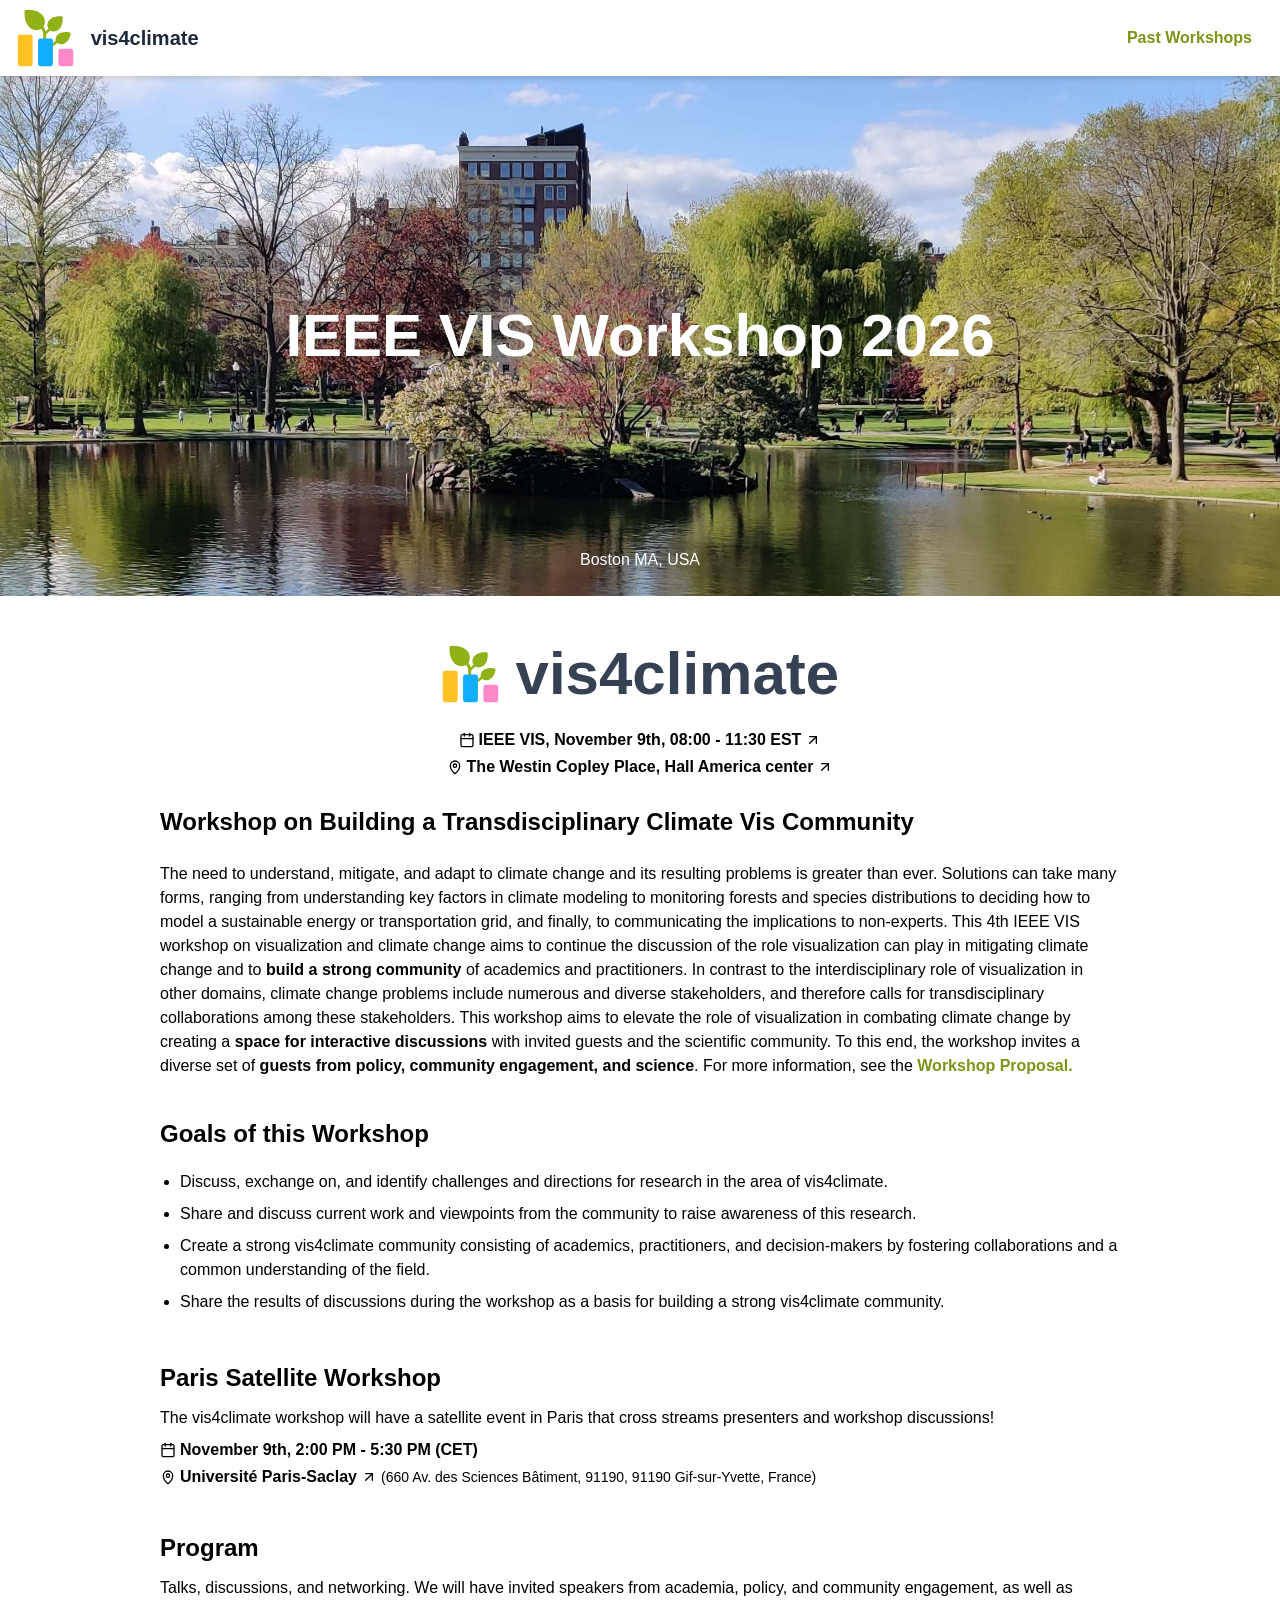
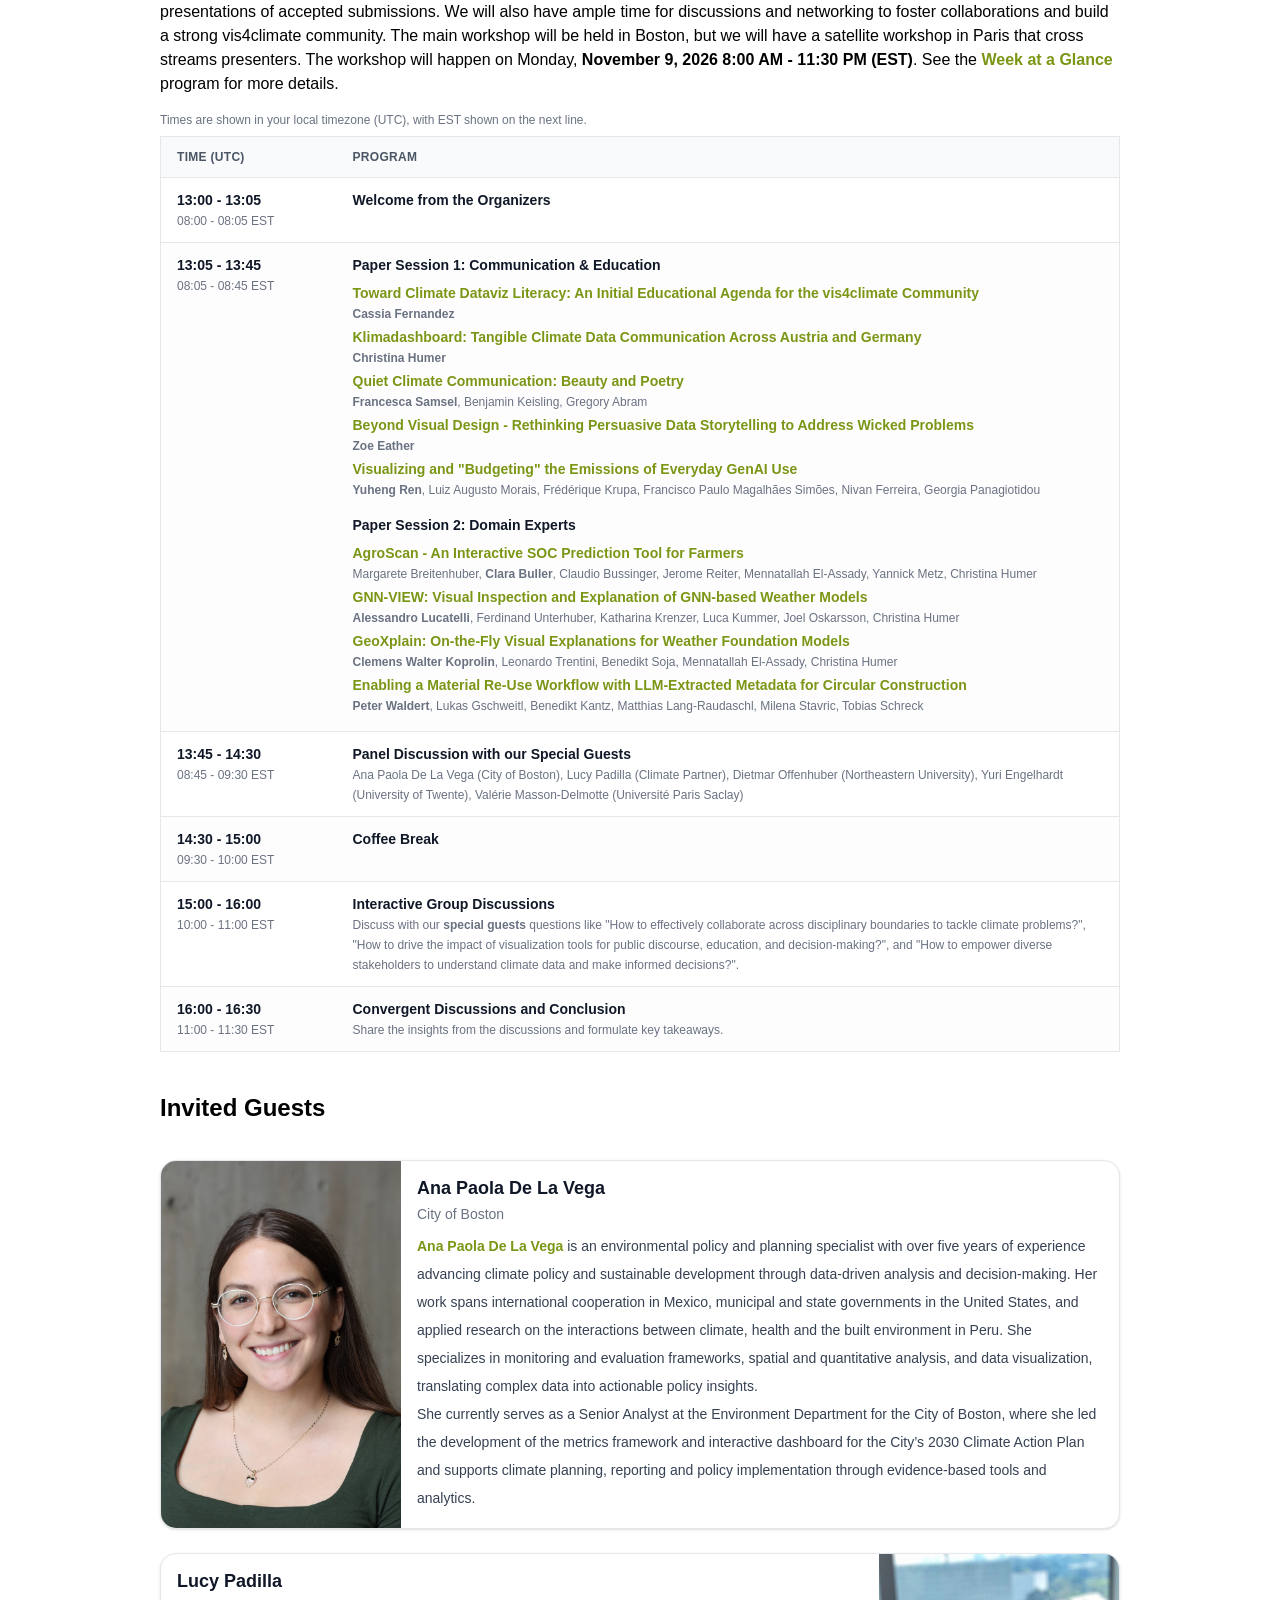
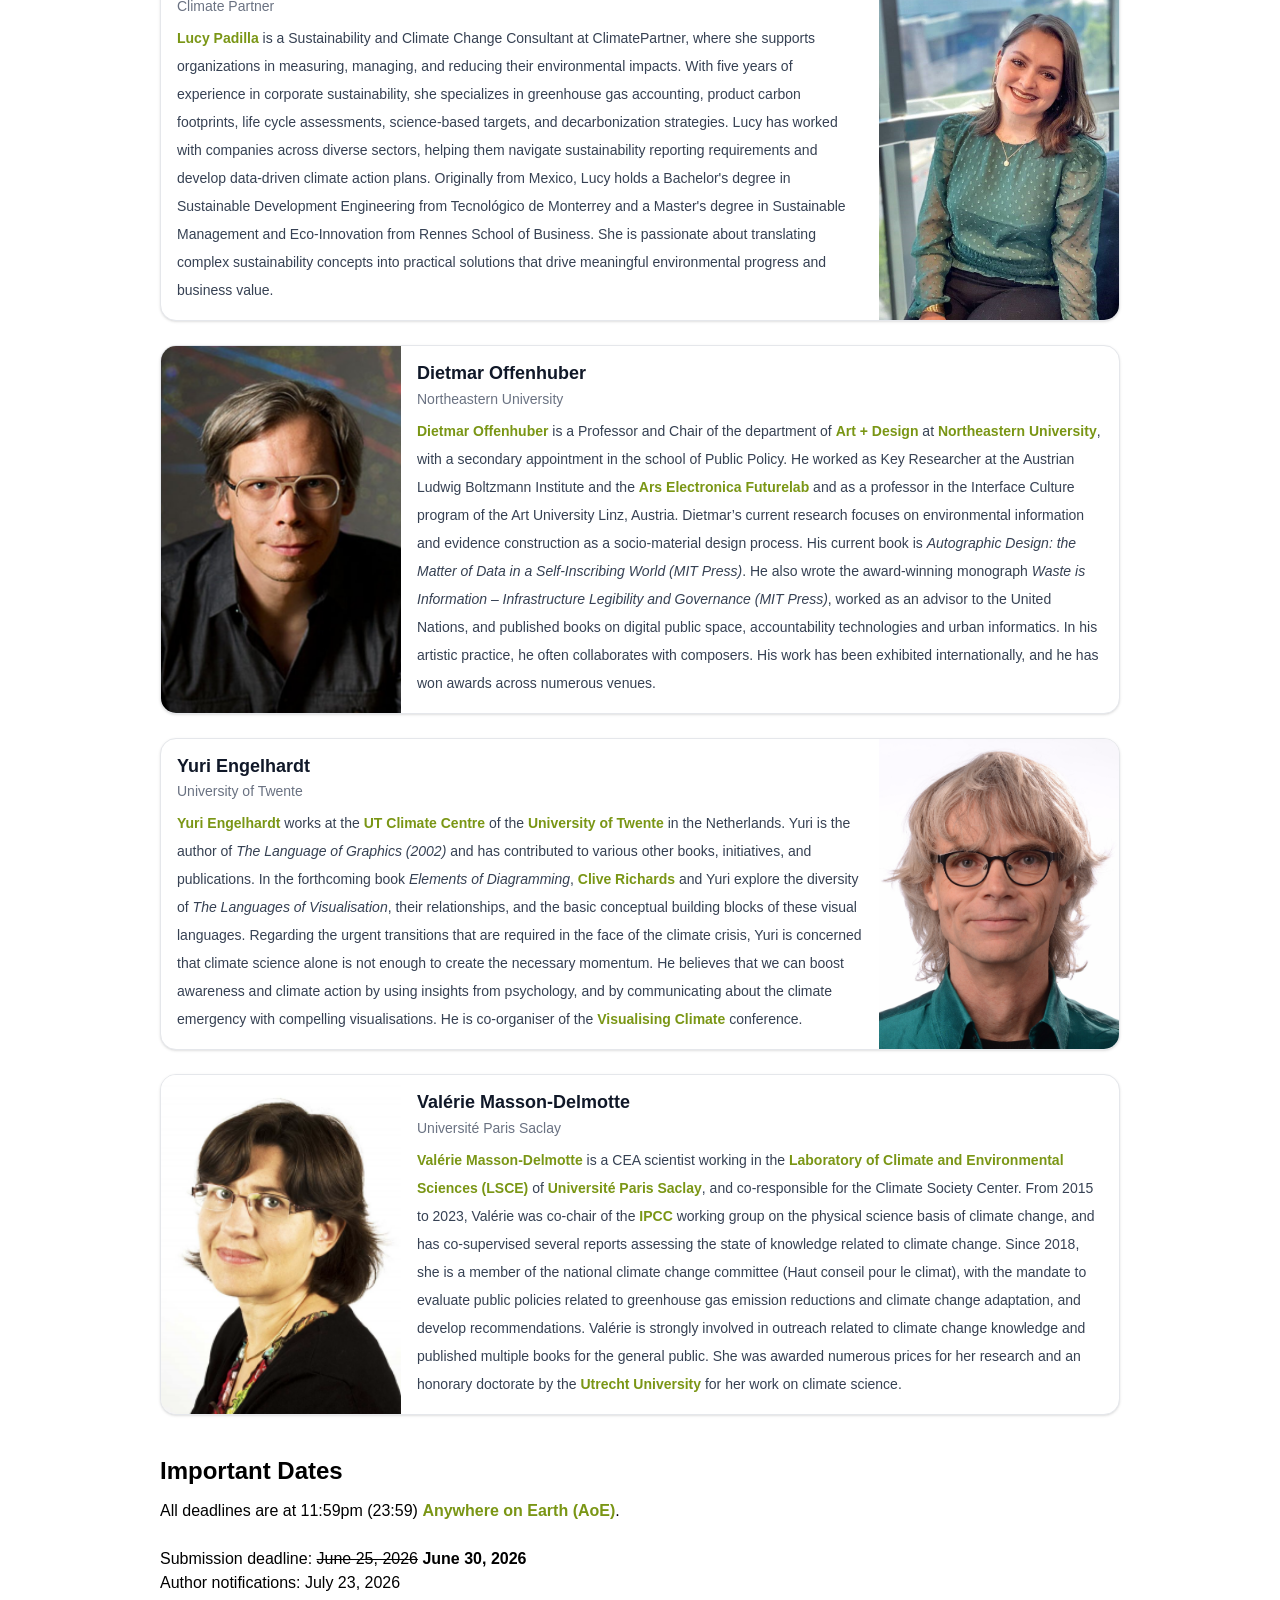
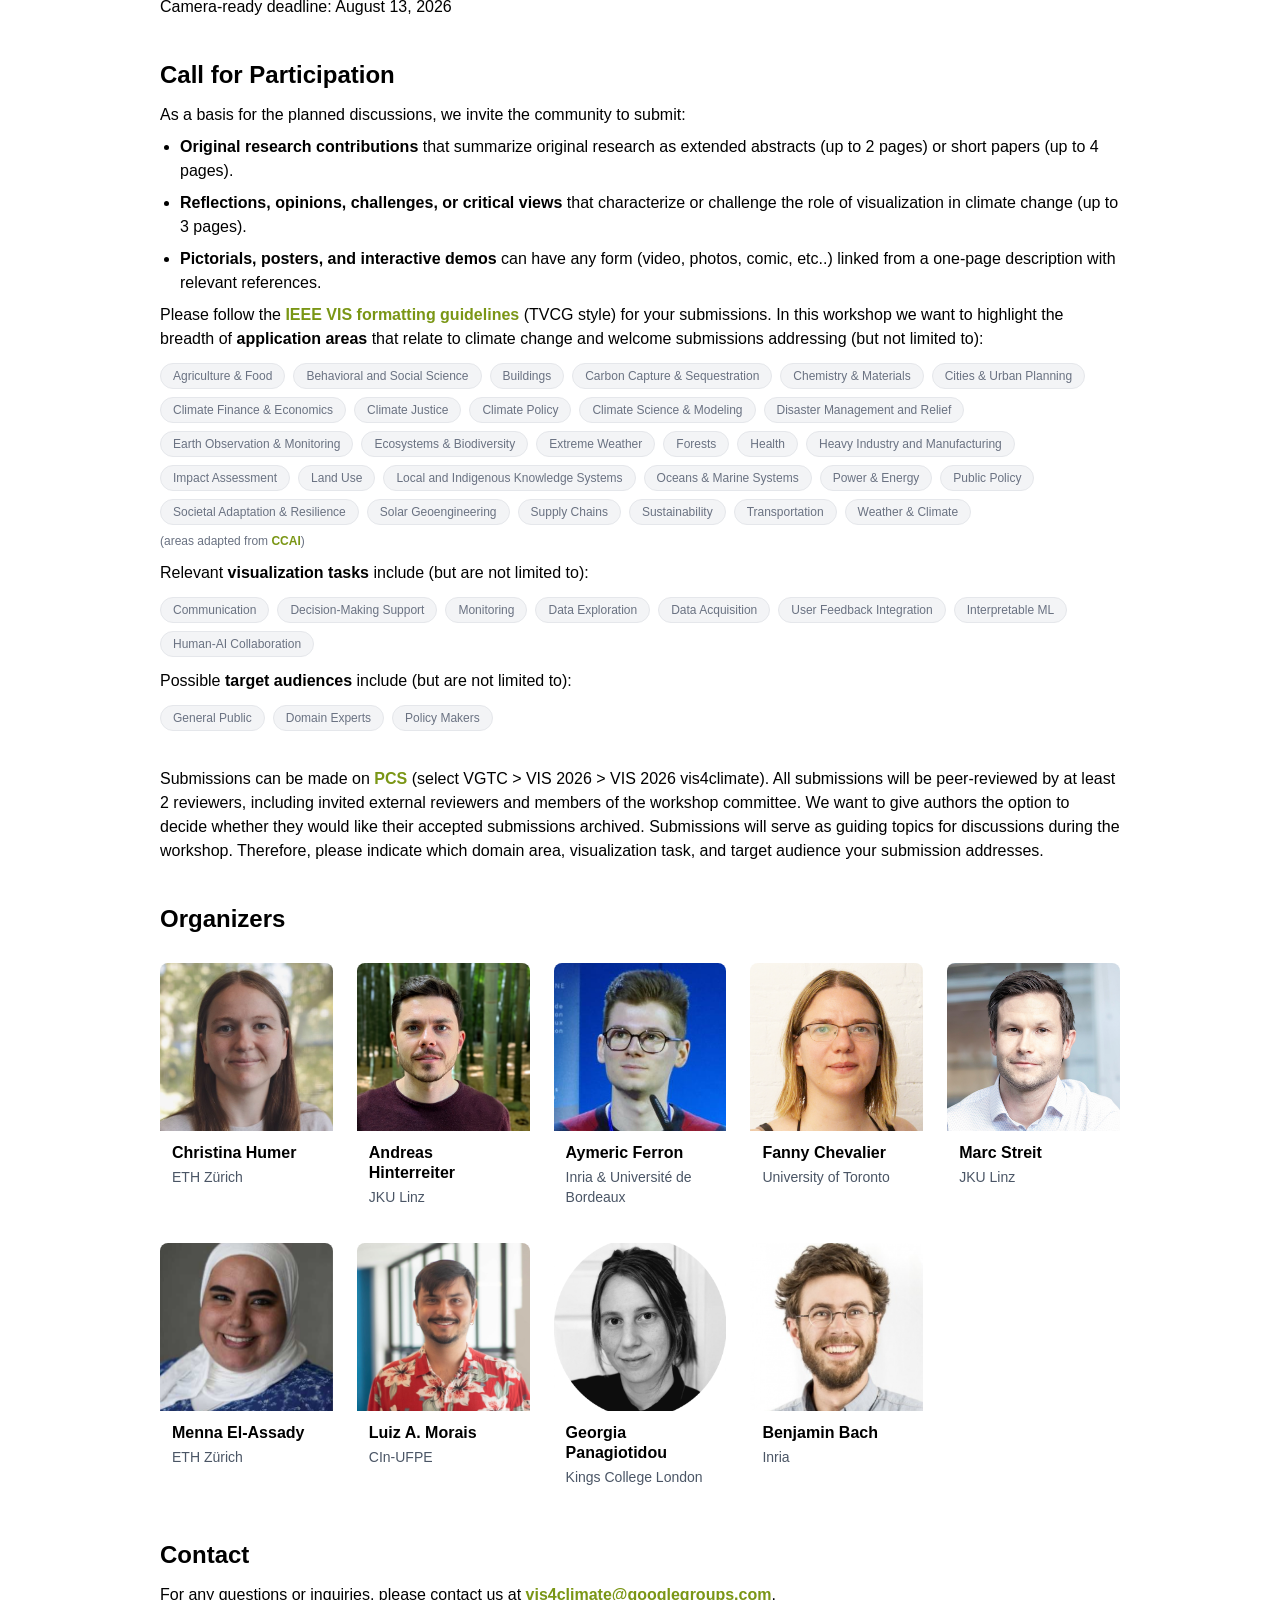
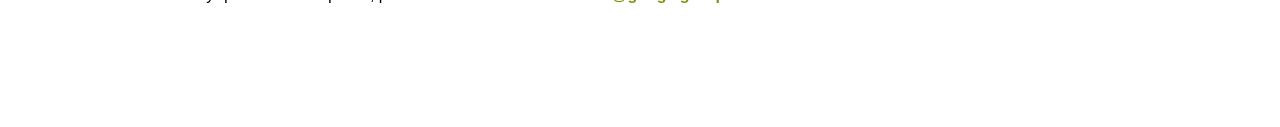
==== commit eff711e7: "add watermark" ====
--- a/workshop/index.html
+++ b/workshop/index.html
@@ -53,9 +53,9 @@
 08:00 - 08:05
 </td> <td class="program-detail-cell border-b border-gray-200 px-4 py-3" data-astro-cid-v2nv6xds> <p class="font-semibold text-gray-900" data-astro-cid-v2nv6xds>Welcome from the Organizers</p> </td> </tr> <tr class="program-row align-top bg-gray-50/40" data-astro-cid-v2nv6xds> <td class="program-time-cell border-b border-gray-200 px-4 py-3 font-semibold text-gray-900" data-program-time data-start-utc="2026-11-09T13:05:00Z" data-end-utc="2026-11-09T13:45:00Z" data-astro-cid-v2nv6xds>
 08:05 - 08:45
-</td> <td class="program-detail-cell border-b border-gray-200 px-4 py-3" data-astro-cid-v2nv6xds> <div class="space-y-3" data-astro-cid-v2nv6xds> <div data-astro-cid-v2nv6xds> <p class="font-semibold text-gray-900 pb-2" data-astro-cid-v2nv6xds>Paper Session 1: Communication &amp; Education</p> <p class="pb-1" data-astro-cid-v2nv6xds> <a href="/_astro/3633-toward-climate-dataviz-literacy-an-initial-educational-agenda-for-the-vis4climat-paper.DjfTYSuK.pdf" target="_blank" rel="noopener noreferrer" class="hover:underline" data-astro-cid-v2nv6xds> Toward Climate Dataviz Literacy: An Initial Educational Agenda for the vis4climate Community </a><br data-astro-cid-v2nv6xds> <span class="text-gray-500 text-xs" data-astro-cid-v2nv6xds> <span data-astro-cid-v2nv6xds><strong data-astro-cid-v2nv6xds>Cassia Fernandez</strong></span>  </span> </p><p class="pb-1" data-astro-cid-v2nv6xds> <a href="/_astro/3383-klimadashboard-tangible-climate-data-communication-across-austria-and-germany-paper.DMgsnaf0.pdf" target="_blank" rel="noopener noreferrer" class="hover:underline" data-astro-cid-v2nv6xds> Klimadashboard: Tangible Climate Data Communication Across Austria and Germany </a><br data-astro-cid-v2nv6xds> <span class="text-gray-500 text-xs" data-astro-cid-v2nv6xds> <span data-astro-cid-v2nv6xds><strong data-astro-cid-v2nv6xds>Christina Humer</strong></span>  </span> </p><p class="pb-1" data-astro-cid-v2nv6xds> <a href="/_astro/4403-quiet-climate-communication-beauty-and-poetry-paper.DQpOjWa1.pdf" target="_blank" rel="noopener noreferrer" class="hover:underline" data-astro-cid-v2nv6xds> Quiet Climate Communication: Beauty and Poetry </a><br data-astro-cid-v2nv6xds> <span class="text-gray-500 text-xs" data-astro-cid-v2nv6xds> <span data-astro-cid-v2nv6xds><strong data-astro-cid-v2nv6xds>Francesca Samsel</strong></span><span data-astro-cid-v2nv6xds>, Benjamin Keisling</span><span data-astro-cid-v2nv6xds>, Gregory Abram</span>  </span> </p><p class="pb-1" data-astro-cid-v2nv6xds> <a href="/_astro/4187-beyond-visual-design-rethinking-persuasive-data-storytelling-to-address-wicked-p-paper.CqhPFpDu.pdf" target="_blank" rel="noopener noreferrer" class="hover:underline" data-astro-cid-v2nv6xds> Beyond Visual Design - Rethinking Persuasive Data Storytelling to Address Wicked Problems </a><br data-astro-cid-v2nv6xds> <span class="text-gray-500 text-xs" data-astro-cid-v2nv6xds> <span data-astro-cid-v2nv6xds><strong data-astro-cid-v2nv6xds>Zoe Eather</strong></span>  </span> </p><p class="pb-1" data-astro-cid-v2nv6xds> <a href="/_astro/7796-visualizing-and-budgeting-the-emissions-of-everyday-genai-use-paper.DuiiQgEE.pdf" target="_blank" rel="noopener noreferrer" class="hover:underline" data-astro-cid-v2nv6xds> Visualizing and &quot;Budgeting&quot; the Emissions of Everyday GenAI Use </a><br data-astro-cid-v2nv6xds> <span class="text-gray-500 text-xs" data-astro-cid-v2nv6xds> <span data-astro-cid-v2nv6xds><strong data-astro-cid-v2nv6xds>Yuheng Ren</strong></span><span data-astro-cid-v2nv6xds>, Luiz Augusto Morais</span><span data-astro-cid-v2nv6xds>, Frédérique Krupa</span><span data-astro-cid-v2nv6xds>, Francisco Paulo Magalhães Simões</span><span data-astro-cid-v2nv6xds>, Nivan Ferreira</span><span data-astro-cid-v2nv6xds>, Georgia Panagiotidou</span>  </span> </p> </div> <div data-astro-cid-v2nv6xds> <p class="font-semibold text-gray-900 pb-2" data-astro-cid-v2nv6xds>Paper Session 2: Domain Experts</p> <p class="pb-1" data-astro-cid-v2nv6xds> <a href="/_astro/9026-agroscan-an-interactive-soc-prediction-tool-for-farmers-paper.Dqksrvjz.pdf" target="_blank" rel="noopener noreferrer" class="hover:underline" data-astro-cid-v2nv6xds> AgroScan - An Interactive SOC Prediction Tool for Farmers </a><br data-astro-cid-v2nv6xds> <span class="text-gray-500 text-xs" data-astro-cid-v2nv6xds> <span data-astro-cid-v2nv6xds>Margarete Breitenhuber</span><span data-astro-cid-v2nv6xds>, <strong data-astro-cid-v2nv6xds>Clara Buller</strong></span><span data-astro-cid-v2nv6xds>, Claudio Bussinger</span><span data-astro-cid-v2nv6xds>, Jerome Reiter</span><span data-astro-cid-v2nv6xds>, Mennatallah El-Assady</span><span data-astro-cid-v2nv6xds>, Yannick Metz</span><span data-astro-cid-v2nv6xds>, Christina Humer</span>  </span> </p><p class="pb-1" data-astro-cid-v2nv6xds> <a href="/_astro/4697-enabling-a-material-re-use-workflow-with-llm-extracted-metadata-for-circular-con-paper.BVIu4eQ0.pdf" target="_blank" rel="noopener noreferrer" class="hover:underline" data-astro-cid-v2nv6xds> Enabling a Material Re-Use Workflow with LLM-Extracted Metadata for Circular Construction </a><br data-astro-cid-v2nv6xds> <span class="text-gray-500 text-xs" data-astro-cid-v2nv6xds> <span data-astro-cid-v2nv6xds><strong data-astro-cid-v2nv6xds>Peter Waldert</strong></span><span data-astro-cid-v2nv6xds>, Lukas Gschweitl</span><span data-astro-cid-v2nv6xds>, Benedikt Kantz</span><span data-astro-cid-v2nv6xds>, Matthias Lang-Raudaschl</span><span data-astro-cid-v2nv6xds>, Milena Stavric</span><span data-astro-cid-v2nv6xds>, Tobias Schreck</span>  </span> </p><p class="pb-1" data-astro-cid-v2nv6xds> <a href="/_astro/6662-gnn-view-visual-inspection-and-explanation-of-gnn-based-weather-models-paper.BXpDwUWQ.pdf" target="_blank" rel="noopener noreferrer" class="hover:underline" data-astro-cid-v2nv6xds> GNN-VIEW: Visual Inspection and Explanation of GNN-based Weather Models </a><br data-astro-cid-v2nv6xds> <span class="text-gray-500 text-xs" data-astro-cid-v2nv6xds> <span data-astro-cid-v2nv6xds><strong data-astro-cid-v2nv6xds>Alessandro Lucatelli</strong></span><span data-astro-cid-v2nv6xds>, Ferdinand Unterhuber</span><span data-astro-cid-v2nv6xds>, Katharina Krenzer</span><span data-astro-cid-v2nv6xds>, Luca Kummer</span><span data-astro-cid-v2nv6xds>, Joel Oskarsson</span><span data-astro-cid-v2nv6xds>, Christina Humer</span>  </span> </p><p class="pb-1" data-astro-cid-v2nv6xds> <a href="/_astro/7595-geoxplain-on-the-fly-visual-explanations-for-weather-foundation-models-paper.1r0F6cOJ.pdf" target="_blank" rel="noopener noreferrer" class="hover:underline" data-astro-cid-v2nv6xds> GeoXplain: On-the-Fly Visual Explanations for Weather Foundation Models </a><br data-astro-cid-v2nv6xds> <span class="text-gray-500 text-xs" data-astro-cid-v2nv6xds> <span data-astro-cid-v2nv6xds><strong data-astro-cid-v2nv6xds>Clemens Walter Koprolin</strong></span><span data-astro-cid-v2nv6xds>, Leonardo Trentini</span><span data-astro-cid-v2nv6xds>, Benedikt Soja</span><span data-astro-cid-v2nv6xds>, Mennatallah El-Assady</span><span data-astro-cid-v2nv6xds>, Christina Humer</span>  </span> </p> </div> </div> </td> </tr> <tr class="program-row align-top" data-astro-cid-v2nv6xds> <td class="program-time-cell border-b border-gray-200 px-4 py-3 font-semibold text-gray-900" data-program-time data-start-utc="2026-11-09T13:45:00Z" data-end-utc="2026-11-09T14:30:00Z" data-astro-cid-v2nv6xds>
+</td> <td class="program-detail-cell border-b border-gray-200 px-4 py-3" data-astro-cid-v2nv6xds> <div class="space-y-3" data-astro-cid-v2nv6xds> <div data-astro-cid-v2nv6xds> <p class="font-semibold text-gray-900 pb-2" data-astro-cid-v2nv6xds>Paper Session 1: Communication &amp; Education</p> <p class="pb-1" data-astro-cid-v2nv6xds> <a href="/_astro/3633-toward-climate-dataviz-literacy-an-initial-educational-agenda-for-the-vis4climat-paper.CqZ2VcYe.pdf" target="_blank" rel="noopener noreferrer" class="hover:underline" data-astro-cid-v2nv6xds> Toward Climate Dataviz Literacy: An Initial Educational Agenda for the vis4climate Community </a><br data-astro-cid-v2nv6xds> <span class="text-gray-500 text-xs" data-astro-cid-v2nv6xds> <span data-astro-cid-v2nv6xds><strong data-astro-cid-v2nv6xds>Cassia Fernandez</strong></span>  </span> </p><p class="pb-1" data-astro-cid-v2nv6xds> <a href="/_astro/3383-klimadashboard-tangible-climate-data-communication-across-austria-and-germany-paper.BVApZ8PD.pdf" target="_blank" rel="noopener noreferrer" class="hover:underline" data-astro-cid-v2nv6xds> Klimadashboard: Tangible Climate Data Communication Across Austria and Germany </a><br data-astro-cid-v2nv6xds> <span class="text-gray-500 text-xs" data-astro-cid-v2nv6xds> <span data-astro-cid-v2nv6xds><strong data-astro-cid-v2nv6xds>Christina Humer</strong></span>  </span> </p><p class="pb-1" data-astro-cid-v2nv6xds> <a href="/_astro/4403-quiet-climate-communication-beauty-and-poetry-paper.D11UHtCb.pdf" target="_blank" rel="noopener noreferrer" class="hover:underline" data-astro-cid-v2nv6xds> Quiet Climate Communication: Beauty and Poetry </a><br data-astro-cid-v2nv6xds> <span class="text-gray-500 text-xs" data-astro-cid-v2nv6xds> <span data-astro-cid-v2nv6xds><strong data-astro-cid-v2nv6xds>Francesca Samsel</strong></span><span data-astro-cid-v2nv6xds>, Benjamin Keisling</span><span data-astro-cid-v2nv6xds>, Gregory Abram</span>  </span> </p><p class="pb-1" data-astro-cid-v2nv6xds> <a href="/_astro/4187-beyond-visual-design-rethinking-persuasive-data-storytelling-to-address-wicked-p-paper.Bzrqrn8R.pdf" target="_blank" rel="noopener noreferrer" class="hover:underline" data-astro-cid-v2nv6xds> Beyond Visual Design - Rethinking Persuasive Data Storytelling to Address Wicked Problems </a><br data-astro-cid-v2nv6xds> <span class="text-gray-500 text-xs" data-astro-cid-v2nv6xds> <span data-astro-cid-v2nv6xds><strong data-astro-cid-v2nv6xds>Zoe Eather</strong></span>  </span> </p><p class="pb-1" data-astro-cid-v2nv6xds> <a href="/_astro/7796-visualizing-and-budgeting-the-emissions-of-everyday-genai-use-paper.CJ0J6UFI.pdf" target="_blank" rel="noopener noreferrer" class="hover:underline" data-astro-cid-v2nv6xds> Visualizing and &quot;Budgeting&quot; the Emissions of Everyday GenAI Use </a><br data-astro-cid-v2nv6xds> <span class="text-gray-500 text-xs" data-astro-cid-v2nv6xds> <span data-astro-cid-v2nv6xds><strong data-astro-cid-v2nv6xds>Yuheng Ren</strong></span><span data-astro-cid-v2nv6xds>, Luiz Augusto Morais</span><span data-astro-cid-v2nv6xds>, Frédérique Krupa</span><span data-astro-cid-v2nv6xds>, Francisco Paulo Magalhães Simões</span><span data-astro-cid-v2nv6xds>, Nivan Ferreira</span><span data-astro-cid-v2nv6xds>, Georgia Panagiotidou</span>  </span> </p> </div> <div data-astro-cid-v2nv6xds> <p class="font-semibold text-gray-900 pb-2" data-astro-cid-v2nv6xds>Paper Session 2: Domain Experts</p> <p class="pb-1" data-astro-cid-v2nv6xds> <a href="/_astro/9026-agroscan-an-interactive-soc-prediction-tool-for-farmers-paper.Dz4oTFfY.pdf" target="_blank" rel="noopener noreferrer" class="hover:underline" data-astro-cid-v2nv6xds> AgroScan - An Interactive SOC Prediction Tool for Farmers </a><br data-astro-cid-v2nv6xds> <span class="text-gray-500 text-xs" data-astro-cid-v2nv6xds> <span data-astro-cid-v2nv6xds>Margarete Breitenhuber</span><span data-astro-cid-v2nv6xds>, <strong data-astro-cid-v2nv6xds>Clara Buller</strong></span><span data-astro-cid-v2nv6xds>, Claudio Bussinger</span><span data-astro-cid-v2nv6xds>, Jerome Reiter</span><span data-astro-cid-v2nv6xds>, Mennatallah El-Assady</span><span data-astro-cid-v2nv6xds>, Yannick Metz</span><span data-astro-cid-v2nv6xds>, Christina Humer</span>  </span> </p><p class="pb-1" data-astro-cid-v2nv6xds> <a href="/_astro/6662-gnn-view-visual-inspection-and-explanation-of-gnn-based-weather-models-paper.BUH8kl_x.pdf" target="_blank" rel="noopener noreferrer" class="hover:underline" data-astro-cid-v2nv6xds> GNN-VIEW: Visual Inspection and Explanation of GNN-based Weather Models </a><br data-astro-cid-v2nv6xds> <span class="text-gray-500 text-xs" data-astro-cid-v2nv6xds> <span data-astro-cid-v2nv6xds><strong data-astro-cid-v2nv6xds>Alessandro Lucatelli</strong></span><span data-astro-cid-v2nv6xds>, Ferdinand Unterhuber</span><span data-astro-cid-v2nv6xds>, Katharina Krenzer</span><span data-astro-cid-v2nv6xds>, Luca Kummer</span><span data-astro-cid-v2nv6xds>, Joel Oskarsson</span><span data-astro-cid-v2nv6xds>, Christina Humer</span>  </span> </p><p class="pb-1" data-astro-cid-v2nv6xds> <a href="/_astro/7595-geoxplain-on-the-fly-visual-explanations-for-weather-foundation-models-paper.aRkDg0yi.pdf" target="_blank" rel="noopener noreferrer" class="hover:underline" data-astro-cid-v2nv6xds> GeoXplain: On-the-Fly Visual Explanations for Weather Foundation Models </a><br data-astro-cid-v2nv6xds> <span class="text-gray-500 text-xs" data-astro-cid-v2nv6xds> <span data-astro-cid-v2nv6xds><strong data-astro-cid-v2nv6xds>Clemens Walter Koprolin</strong></span><span data-astro-cid-v2nv6xds>, Leonardo Trentini</span><span data-astro-cid-v2nv6xds>, Benedikt Soja</span><span data-astro-cid-v2nv6xds>, Mennatallah El-Assady</span><span data-astro-cid-v2nv6xds>, Christina Humer</span>  </span> </p><p class="pb-1" data-astro-cid-v2nv6xds> <a href="/_astro/4697-enabling-a-material-re-use-workflow-with-llm-extracted-metadata-for-circular-con-paper.p6dC-889.pdf" target="_blank" rel="noopener noreferrer" class="hover:underline" data-astro-cid-v2nv6xds> Enabling a Material Re-Use Workflow with LLM-Extracted Metadata for Circular Construction </a><br data-astro-cid-v2nv6xds> <span class="text-gray-500 text-xs" data-astro-cid-v2nv6xds> <span data-astro-cid-v2nv6xds><strong data-astro-cid-v2nv6xds>Peter Waldert</strong></span><span data-astro-cid-v2nv6xds>, Lukas Gschweitl</span><span data-astro-cid-v2nv6xds>, Benedikt Kantz</span><span data-astro-cid-v2nv6xds>, Matthias Lang-Raudaschl</span><span data-astro-cid-v2nv6xds>, Milena Stavric</span><span data-astro-cid-v2nv6xds>, Tobias Schreck</span>  </span> </p> </div> </div> </td> </tr> <tr class="program-row align-top" data-astro-cid-v2nv6xds> <td class="program-time-cell border-b border-gray-200 px-4 py-3 font-semibold text-gray-900" data-program-time data-start-utc="2026-11-09T13:45:00Z" data-end-utc="2026-11-09T14:30:00Z" data-astro-cid-v2nv6xds>
 08:45 - 09:30
-</td> <td class="program-detail-cell border-b border-gray-200 px-4 py-3" data-astro-cid-v2nv6xds> <p class="font-semibold text-gray-900" data-astro-cid-v2nv6xds>Panel Discussion with our Special Guests</p> <span class="text-gray-500 text-xs" data-astro-cid-v2nv6xds> <span key="0" data-astro-cid-v2nv6xds> Lucy Padilla (Climate Partner),  </span><span key="1" data-astro-cid-v2nv6xds> Ana Paola De La Vega (City of Boston),  </span><span key="2" data-astro-cid-v2nv6xds> Yuri Engelhardt (University of Twente),  </span><span key="3" data-astro-cid-v2nv6xds> Dietmar Offenhuber (Northeastern University),  </span><span key="4" data-astro-cid-v2nv6xds> Valérie Masson-Delmotte (Université Paris Saclay) </span> </span> </td> </tr> <tr class="program-row align-top bg-gray-50/40" data-astro-cid-v2nv6xds> <td class="program-time-cell border-b border-gray-200 px-4 py-3 font-semibold text-gray-900" data-program-time data-start-utc="2026-11-09T14:30:00Z" data-end-utc="2026-11-09T15:00:00Z" data-astro-cid-v2nv6xds>
+</td> <td class="program-detail-cell border-b border-gray-200 px-4 py-3" data-astro-cid-v2nv6xds> <p class="font-semibold text-gray-900" data-astro-cid-v2nv6xds>Panel Discussion with our Special Guests</p> <span class="text-gray-500 text-xs" data-astro-cid-v2nv6xds> <span key="0" data-astro-cid-v2nv6xds> Ana Paola De La Vega (City of Boston),  </span><span key="1" data-astro-cid-v2nv6xds> Lucy Padilla (Climate Partner),  </span><span key="2" data-astro-cid-v2nv6xds> Dietmar Offenhuber (Northeastern University),  </span><span key="3" data-astro-cid-v2nv6xds> Yuri Engelhardt (University of Twente),  </span><span key="4" data-astro-cid-v2nv6xds> Valérie Masson-Delmotte (Université Paris Saclay) </span> </span> </td> </tr> <tr class="program-row align-top bg-gray-50/40" data-astro-cid-v2nv6xds> <td class="program-time-cell border-b border-gray-200 px-4 py-3 font-semibold text-gray-900" data-program-time data-start-utc="2026-11-09T14:30:00Z" data-end-utc="2026-11-09T15:00:00Z" data-astro-cid-v2nv6xds>
 09:30 - 10:00
 </td> <td class="program-detail-cell border-b border-gray-200 px-4 py-3" data-astro-cid-v2nv6xds> <p class="font-semibold text-gray-900" data-astro-cid-v2nv6xds>Coffee Break</p> </td> </tr> <tr class="program-row align-top" data-astro-cid-v2nv6xds> <td class="program-time-cell border-b border-gray-200 px-4 py-3 font-semibold text-gray-900" data-program-time data-start-utc="2026-11-09T15:00:00Z" data-end-utc="2026-11-09T16:00:00Z" data-astro-cid-v2nv6xds>
 10:00 - 11:00
@@ -63,7 +63,7 @@
 Discuss with our <strong data-astro-cid-v2nv6xds>special guests</strong> questions like "How to effectively collaborate across disciplinary boundaries to tackle climate problems?", "How to drive the impact of visualization tools for public discourse, education, and decision-making?", and "How to empower diverse stakeholders to understand climate data and make informed decisions?".
 </span> </td> </tr> <tr class="program-row align-top bg-gray-50/40" data-astro-cid-v2nv6xds> <td class="program-time-cell px-4 py-3 font-semibold text-gray-900" data-program-time data-start-utc="2026-11-09T16:00:00Z" data-end-utc="2026-11-09T16:30:00Z" data-astro-cid-v2nv6xds>
 11:00 - 11:30
-</td> <td class="program-detail-cell px-4 py-3" data-astro-cid-v2nv6xds> <p class="font-semibold text-gray-900" data-astro-cid-v2nv6xds>Convergent Discussions and Conclusion</p> <span class="text-gray-500 text-xs" data-astro-cid-v2nv6xds>Share the insights from the discussions and formulate key takeaways.</span> </td> </tr> </tbody> </table> </div> <h3 data-astro-cid-v2nv6xds>Invited Guests</h3> <div class="grid grid-cols-1 md:grid-cols-1 gap-6 mt-6" data-astro-cid-v2nv6xds> <div class="h-full overflow-hidden rounded-2xl border border-gray-200 bg-white shadow-sm flex flex-col sm:flex-row" data-astro-cid-v2nv6xds> <img src="/_astro/lucy_padilla.YXZsRIt3.jpg" alt="Lucy Padilla placeholder portrait" class="w-full sm:w-36 md:w-60 h-56 sm:h-auto object-cover flex-none" loading="lazy" data-astro-cid-v2nv6xds> <div class="p-4 sm:p-4 flex-1 min-w-0" data-astro-cid-v2nv6xds> <p class="text-base sm:text-lg font-semibold text-gray-900 leading-tight" data-astro-cid-v2nv6xds>Lucy Padilla</p> <p class="mt-1 text-xs sm:text-sm text-gray-500" data-astro-cid-v2nv6xds>Climate Partner</p> <div class="mt-2 text-xs sm:text-sm leading-6 sm:leading-7 text-gray-700 prose prose-sm max-w-none prose-a:text-visgreen-500 prose-a:hover:text-visgreen-700" data-astro-cid-v2nv6xds><a target='_blank' href='https://www.linkedin.com/in/analuciapadilla/'>Lucy Padilla</a> is a Sustainability and Climate Change Consultant at ClimatePartner, where she supports organizations in measuring, managing, and reducing their environmental impacts. With five years of experience in corporate sustainability, she specializes in greenhouse gas accounting, product carbon footprints, life cycle assessments, science-based targets, and decarbonization strategies. Lucy has worked with companies across diverse sectors, helping them navigate sustainability reporting requirements and develop data-driven climate action plans. Originally from Mexico, Lucy holds a Bachelor's degree in Sustainable Development Engineering from Tecnológico de Monterrey and a Master's degree in Sustainable Management and Eco-Innovation from Rennes School of Business. She is passionate about translating complex sustainability concepts into practical solutions that drive meaningful environmental progress and business value.</div> </div> </div><div class="h-full overflow-hidden rounded-2xl border border-gray-200 bg-white shadow-sm flex flex-col sm:flex-row-reverse" data-astro-cid-v2nv6xds> <img src="/_astro/ana_paola_de_la_vega.c7cUSGo1.jpg" alt="Ana Paola De La Vega placeholder portrait" class="w-full sm:w-36 md:w-60 h-56 sm:h-auto object-cover flex-none" loading="lazy" data-astro-cid-v2nv6xds> <div class="p-4 sm:p-4 flex-1 min-w-0" data-astro-cid-v2nv6xds> <p class="text-base sm:text-lg font-semibold text-gray-900 leading-tight" data-astro-cid-v2nv6xds>Ana Paola De La Vega</p> <p class="mt-1 text-xs sm:text-sm text-gray-500" data-astro-cid-v2nv6xds>City of Boston</p> <div class="mt-2 text-xs sm:text-sm leading-6 sm:leading-7 text-gray-700 prose prose-sm max-w-none prose-a:text-visgreen-500 prose-a:hover:text-visgreen-700" data-astro-cid-v2nv6xds><a target='_blank' href='https://www.linkedin.com/in/apaodelavega'>Ana Paola De La Vega</a> is an environmental policy and planning specialist with over five years of experience advancing climate policy and sustainable development through data-driven analysis and decision-making. Her work spans international cooperation in Mexico, municipal and state governments in the United States, and applied research on the interactions between climate, health and the built environment in Peru. She specializes in monitoring and evaluation frameworks, spatial and quantitative analysis, and data visualization, translating complex data into actionable policy insights. <br> She currently serves as a Senior Analyst at the Environment Department for the City of Boston, where she led the development of the metrics framework and interactive dashboard for the City’s 2030 Climate Action Plan and supports climate planning, reporting and policy implementation through evidence-based tools and analytics.</div> </div> </div><div class="h-full overflow-hidden rounded-2xl border border-gray-200 bg-white shadow-sm flex flex-col sm:flex-row" data-astro-cid-v2nv6xds> <img src="/_astro/yuri_engelhardt.DesEOsub.jpg" alt="Yuri Engelhardt placeholder portrait" class="w-full sm:w-36 md:w-60 h-56 sm:h-auto object-cover flex-none" loading="lazy" data-astro-cid-v2nv6xds> <div class="p-4 sm:p-4 flex-1 min-w-0" data-astro-cid-v2nv6xds> <p class="text-base sm:text-lg font-semibold text-gray-900 leading-tight" data-astro-cid-v2nv6xds>Yuri Engelhardt</p> <p class="mt-1 text-xs sm:text-sm text-gray-500" data-astro-cid-v2nv6xds>University of Twente</p> <div class="mt-2 text-xs sm:text-sm leading-6 sm:leading-7 text-gray-700 prose prose-sm max-w-none prose-a:text-visgreen-500 prose-a:hover:text-visgreen-700" data-astro-cid-v2nv6xds><a target='_blank' href='https://www.linkedin.com/in/yuriengelhardt/'>Yuri Engelhardt</a> works at the <a target='_blank' href='https://www.linkedin.com/company/ut-climate-centre/'>UT Climate Centre</a> of the <a target='_blank' href='https://www.linkedin.com/school/university-of-twente/'>University of Twente</a> in the Netherlands. Yuri is the author of <i>The Language of Graphics (2002)</i> and has contributed to various other books, initiatives, and publications. In the forthcoming book <i>Elements of Diagramming</i>, <a target='_blank' href='https://www.linkedin.com/in/clive-richards-8698b632/'>Clive Richards</a> and Yuri explore the diversity of <i>The Languages of Visualisation</i>, their relationships, and the basic conceptual building blocks of these visual languages. Regarding the urgent transitions that are required in the face of the climate crisis, Yuri is concerned that climate science alone is not enough to create the necessary momentum. He believes that we can boost awareness and climate action by using insights from psychology, and by communicating about the climate emergency with compelling visualisations. He is co-organiser of the <a target='_blank' href='https://www.linkedin.com/company/visualisingclimate/'>Visualising Climate</a> conference.</div> </div> </div><div class="h-full overflow-hidden rounded-2xl border border-gray-200 bg-white shadow-sm flex flex-col sm:flex-row-reverse" data-astro-cid-v2nv6xds> <img src="/_astro/dietmar_offenhuber.CR5ua09K.jpg" alt="Dietmar Offenhuber placeholder portrait" class="w-full sm:w-36 md:w-60 h-56 sm:h-auto object-cover flex-none" loading="lazy" data-astro-cid-v2nv6xds> <div class="p-4 sm:p-4 flex-1 min-w-0" data-astro-cid-v2nv6xds> <p class="text-base sm:text-lg font-semibold text-gray-900 leading-tight" data-astro-cid-v2nv6xds>Dietmar Offenhuber</p> <p class="mt-1 text-xs sm:text-sm text-gray-500" data-astro-cid-v2nv6xds>Northeastern University</p> <div class="mt-2 text-xs sm:text-sm leading-6 sm:leading-7 text-gray-700 prose prose-sm max-w-none prose-a:text-visgreen-500 prose-a:hover:text-visgreen-700" data-astro-cid-v2nv6xds><a target='_blank' href='https://www.linkedin.com/in/dietmar-offenhuber-aa3369/'>Dietmar Offenhuber</a> is a Professor and Chair of the department of <a target='_blank' href='https://www.northeastern.edu/visualization'>Art + Design</a> at <a target='_blank' href='https://www.northeastern.edu/'>Northeastern University</a>, with a secondary appointment in the school of Public Policy. He worked as Key Researcher at the Austrian Ludwig Boltzmann Institute and the <a target='_blank' href='https://ars.electronica.art/futurelab/en/'>Ars Electronica Futurelab</a> and as a professor in the Interface Culture program of the Art University Linz, Austria. Dietmar’s current research focuses on environmental information and evidence construction as a socio-material design process. His current book is <i>Autographic Design: the Matter of Data in a Self-Inscribing World (MIT Press)</i>. He also wrote the award-winning monograph <i>Waste is Information – Infrastructure Legibility and Governance (MIT Press)</i>, worked as an advisor to the United Nations, and published books on digital public space, accountability technologies and urban informatics. In his artistic practice, he often collaborates with composers. His work has been exhibited internationally, and he has won awards across numerous venues.</div> </div> </div><div class="h-full overflow-hidden rounded-2xl border border-gray-200 bg-white shadow-sm flex flex-col sm:flex-row" data-astro-cid-v2nv6xds> <img src="/_astro/valerie-delmotte.DWzSG5gn.png" alt="Valérie Masson-Delmotte placeholder portrait" class="w-full sm:w-36 md:w-60 h-56 sm:h-auto object-cover flex-none" loading="lazy" data-astro-cid-v2nv6xds> <div class="p-4 sm:p-4 flex-1 min-w-0" data-astro-cid-v2nv6xds> <p class="text-base sm:text-lg font-semibold text-gray-900 leading-tight" data-astro-cid-v2nv6xds>Valérie Masson-Delmotte</p> <p class="mt-1 text-xs sm:text-sm text-gray-500" data-astro-cid-v2nv6xds>Université Paris Saclay</p> <div class="mt-2 text-xs sm:text-sm leading-6 sm:leading-7 text-gray-700 prose prose-sm max-w-none prose-a:text-visgreen-500 prose-a:hover:text-visgreen-700" data-astro-cid-v2nv6xds><a target='_blank' href='https://www.linkedin.com/in/val%C3%A9rie-masson-delmotte-b03926206/'>Valérie Masson-Delmotte</a> is a CEA scientist working in the <a target='_blank' href='https://www.lsce.ipsl.fr/pisp/valerie-masson-delmotte/'>Laboratory of Climate and Environmental Sciences (LSCE)</a> of <a target='_blank' href='https://www.universite-paris-saclay.fr/'>Université Paris Saclay</a>, and co-responsible for the Climate Society Center. From 2015 to 2023, Valérie was co-chair of the <a target='_blank' href='https://www.ipcc.ch/'>IPCC</a> working group on the physical science basis of climate change, and has co-supervised several reports assessing the state of knowledge related to climate change. Since 2018, she is a member of the national climate change committee (Haut conseil pour le climat), with the mandate to evaluate public policies related to greenhouse gas emission reductions and climate change adaptation, and develop recommendations. Valérie is strongly involved in outreach related to climate change knowledge and published multiple books for the general public. She was awarded numerous prices for her research and an honorary doctorate by the <a target='_blank' href='https://www.uu.nl/en'>Utrecht University</a> for her work on climate science.</div> </div> </div> </div> <!-- <h3>Paper Session</h3>
+</td> <td class="program-detail-cell px-4 py-3" data-astro-cid-v2nv6xds> <p class="font-semibold text-gray-900" data-astro-cid-v2nv6xds>Convergent Discussions and Conclusion</p> <span class="text-gray-500 text-xs" data-astro-cid-v2nv6xds>Share the insights from the discussions and formulate key takeaways.</span> </td> </tr> </tbody> </table> </div> <h3 data-astro-cid-v2nv6xds>Invited Guests</h3> <div class="grid grid-cols-1 md:grid-cols-1 gap-6 mt-6" data-astro-cid-v2nv6xds> <div class="h-full overflow-hidden rounded-2xl border border-gray-200 bg-white shadow-sm flex flex-col sm:flex-row" data-astro-cid-v2nv6xds> <img src="/_astro/ana_paola_de_la_vega.c7cUSGo1.jpg" alt="Ana Paola De La Vega placeholder portrait" class="w-full sm:w-36 md:w-60 h-56 sm:h-auto object-cover flex-none" loading="lazy" data-astro-cid-v2nv6xds> <div class="p-4 sm:p-4 flex-1 min-w-0" data-astro-cid-v2nv6xds> <p class="text-base sm:text-lg font-semibold text-gray-900 leading-tight" data-astro-cid-v2nv6xds>Ana Paola De La Vega</p> <p class="mt-1 text-xs sm:text-sm text-gray-500" data-astro-cid-v2nv6xds>City of Boston</p> <div class="mt-2 text-xs sm:text-sm leading-6 sm:leading-7 text-gray-700 prose prose-sm max-w-none prose-a:text-visgreen-500 prose-a:hover:text-visgreen-700" data-astro-cid-v2nv6xds><a target='_blank' href='https://www.linkedin.com/in/apaodelavega'>Ana Paola De La Vega</a> is an environmental policy and planning specialist with over five years of experience advancing climate policy and sustainable development through data-driven analysis and decision-making. Her work spans international cooperation in Mexico, municipal and state governments in the United States, and applied research on the interactions between climate, health and the built environment in Peru. She specializes in monitoring and evaluation frameworks, spatial and quantitative analysis, and data visualization, translating complex data into actionable policy insights. <br> She currently serves as a Senior Analyst at the Environment Department for the City of Boston, where she led the development of the metrics framework and interactive dashboard for the City’s 2030 Climate Action Plan and supports climate planning, reporting and policy implementation through evidence-based tools and analytics.</div> </div> </div><div class="h-full overflow-hidden rounded-2xl border border-gray-200 bg-white shadow-sm flex flex-col sm:flex-row-reverse" data-astro-cid-v2nv6xds> <img src="/_astro/lucy_padilla.YXZsRIt3.jpg" alt="Lucy Padilla placeholder portrait" class="w-full sm:w-36 md:w-60 h-56 sm:h-auto object-cover flex-none" loading="lazy" data-astro-cid-v2nv6xds> <div class="p-4 sm:p-4 flex-1 min-w-0" data-astro-cid-v2nv6xds> <p class="text-base sm:text-lg font-semibold text-gray-900 leading-tight" data-astro-cid-v2nv6xds>Lucy Padilla</p> <p class="mt-1 text-xs sm:text-sm text-gray-500" data-astro-cid-v2nv6xds>Climate Partner</p> <div class="mt-2 text-xs sm:text-sm leading-6 sm:leading-7 text-gray-700 prose prose-sm max-w-none prose-a:text-visgreen-500 prose-a:hover:text-visgreen-700" data-astro-cid-v2nv6xds><a target='_blank' href='https://www.linkedin.com/in/analuciapadilla/'>Lucy Padilla</a> is a Sustainability and Climate Change Consultant at ClimatePartner, where she supports organizations in measuring, managing, and reducing their environmental impacts. With five years of experience in corporate sustainability, she specializes in greenhouse gas accounting, product carbon footprints, life cycle assessments, science-based targets, and decarbonization strategies. Lucy has worked with companies across diverse sectors, helping them navigate sustainability reporting requirements and develop data-driven climate action plans. Originally from Mexico, Lucy holds a Bachelor's degree in Sustainable Development Engineering from Tecnológico de Monterrey and a Master's degree in Sustainable Management and Eco-Innovation from Rennes School of Business. She is passionate about translating complex sustainability concepts into practical solutions that drive meaningful environmental progress and business value.</div> </div> </div><div class="h-full overflow-hidden rounded-2xl border border-gray-200 bg-white shadow-sm flex flex-col sm:flex-row" data-astro-cid-v2nv6xds> <img src="/_astro/dietmar_offenhuber.CR5ua09K.jpg" alt="Dietmar Offenhuber placeholder portrait" class="w-full sm:w-36 md:w-60 h-56 sm:h-auto object-cover flex-none" loading="lazy" data-astro-cid-v2nv6xds> <div class="p-4 sm:p-4 flex-1 min-w-0" data-astro-cid-v2nv6xds> <p class="text-base sm:text-lg font-semibold text-gray-900 leading-tight" data-astro-cid-v2nv6xds>Dietmar Offenhuber</p> <p class="mt-1 text-xs sm:text-sm text-gray-500" data-astro-cid-v2nv6xds>Northeastern University</p> <div class="mt-2 text-xs sm:text-sm leading-6 sm:leading-7 text-gray-700 prose prose-sm max-w-none prose-a:text-visgreen-500 prose-a:hover:text-visgreen-700" data-astro-cid-v2nv6xds><a target='_blank' href='https://www.linkedin.com/in/dietmar-offenhuber-aa3369/'>Dietmar Offenhuber</a> is a Professor and Chair of the department of <a target='_blank' href='https://www.northeastern.edu/visualization'>Art + Design</a> at <a target='_blank' href='https://www.northeastern.edu/'>Northeastern University</a>, with a secondary appointment in the school of Public Policy. He worked as Key Researcher at the Austrian Ludwig Boltzmann Institute and the <a target='_blank' href='https://ars.electronica.art/futurelab/en/'>Ars Electronica Futurelab</a> and as a professor in the Interface Culture program of the Art University Linz, Austria. Dietmar’s current research focuses on environmental information and evidence construction as a socio-material design process. His current book is <i>Autographic Design: the Matter of Data in a Self-Inscribing World (MIT Press)</i>. He also wrote the award-winning monograph <i>Waste is Information – Infrastructure Legibility and Governance (MIT Press)</i>, worked as an advisor to the United Nations, and published books on digital public space, accountability technologies and urban informatics. In his artistic practice, he often collaborates with composers. His work has been exhibited internationally, and he has won awards across numerous venues.</div> </div> </div><div class="h-full overflow-hidden rounded-2xl border border-gray-200 bg-white shadow-sm flex flex-col sm:flex-row-reverse" data-astro-cid-v2nv6xds> <img src="/_astro/yuri_engelhardt.DesEOsub.jpg" alt="Yuri Engelhardt placeholder portrait" class="w-full sm:w-36 md:w-60 h-56 sm:h-auto object-cover flex-none" loading="lazy" data-astro-cid-v2nv6xds> <div class="p-4 sm:p-4 flex-1 min-w-0" data-astro-cid-v2nv6xds> <p class="text-base sm:text-lg font-semibold text-gray-900 leading-tight" data-astro-cid-v2nv6xds>Yuri Engelhardt</p> <p class="mt-1 text-xs sm:text-sm text-gray-500" data-astro-cid-v2nv6xds>University of Twente</p> <div class="mt-2 text-xs sm:text-sm leading-6 sm:leading-7 text-gray-700 prose prose-sm max-w-none prose-a:text-visgreen-500 prose-a:hover:text-visgreen-700" data-astro-cid-v2nv6xds><a target='_blank' href='https://www.linkedin.com/in/yuriengelhardt/'>Yuri Engelhardt</a> works at the <a target='_blank' href='https://www.linkedin.com/company/ut-climate-centre/'>UT Climate Centre</a> of the <a target='_blank' href='https://www.linkedin.com/school/university-of-twente/'>University of Twente</a> in the Netherlands. Yuri is the author of <i>The Language of Graphics (2002)</i> and has contributed to various other books, initiatives, and publications. In the forthcoming book <i>Elements of Diagramming</i>, <a target='_blank' href='https://www.linkedin.com/in/clive-richards-8698b632/'>Clive Richards</a> and Yuri explore the diversity of <i>The Languages of Visualisation</i>, their relationships, and the basic conceptual building blocks of these visual languages. Regarding the urgent transitions that are required in the face of the climate crisis, Yuri is concerned that climate science alone is not enough to create the necessary momentum. He believes that we can boost awareness and climate action by using insights from psychology, and by communicating about the climate emergency with compelling visualisations. He is co-organiser of the <a target='_blank' href='https://www.linkedin.com/company/visualisingclimate/'>Visualising Climate</a> conference.</div> </div> </div><div class="h-full overflow-hidden rounded-2xl border border-gray-200 bg-white shadow-sm flex flex-col sm:flex-row" data-astro-cid-v2nv6xds> <img src="/_astro/valerie-delmotte.DWzSG5gn.png" alt="Valérie Masson-Delmotte placeholder portrait" class="w-full sm:w-36 md:w-60 h-56 sm:h-auto object-cover flex-none" loading="lazy" data-astro-cid-v2nv6xds> <div class="p-4 sm:p-4 flex-1 min-w-0" data-astro-cid-v2nv6xds> <p class="text-base sm:text-lg font-semibold text-gray-900 leading-tight" data-astro-cid-v2nv6xds>Valérie Masson-Delmotte</p> <p class="mt-1 text-xs sm:text-sm text-gray-500" data-astro-cid-v2nv6xds>Université Paris Saclay</p> <div class="mt-2 text-xs sm:text-sm leading-6 sm:leading-7 text-gray-700 prose prose-sm max-w-none prose-a:text-visgreen-500 prose-a:hover:text-visgreen-700" data-astro-cid-v2nv6xds><a target='_blank' href='https://www.linkedin.com/in/val%C3%A9rie-masson-delmotte-b03926206/'>Valérie Masson-Delmotte</a> is a CEA scientist working in the <a target='_blank' href='https://www.lsce.ipsl.fr/pisp/valerie-masson-delmotte/'>Laboratory of Climate and Environmental Sciences (LSCE)</a> of <a target='_blank' href='https://www.universite-paris-saclay.fr/'>Université Paris Saclay</a>, and co-responsible for the Climate Society Center. From 2015 to 2023, Valérie was co-chair of the <a target='_blank' href='https://www.ipcc.ch/'>IPCC</a> working group on the physical science basis of climate change, and has co-supervised several reports assessing the state of knowledge related to climate change. Since 2018, she is a member of the national climate change committee (Haut conseil pour le climat), with the mandate to evaluate public policies related to greenhouse gas emission reductions and climate change adaptation, and develop recommendations. Valérie is strongly involved in outreach related to climate change knowledge and published multiple books for the general public. She was awarded numerous prices for her research and an honorary doctorate by the <a target='_blank' href='https://www.uu.nl/en'>Utrecht University</a> for her work on climate science.</div> </div> </div> </div> <!-- <h3>Paper Session</h3>
 		<div class="space-y-4 mt-4">
 			{workshopSubmissions.map((submission) => (
 				<article class="overflow-hidden ">
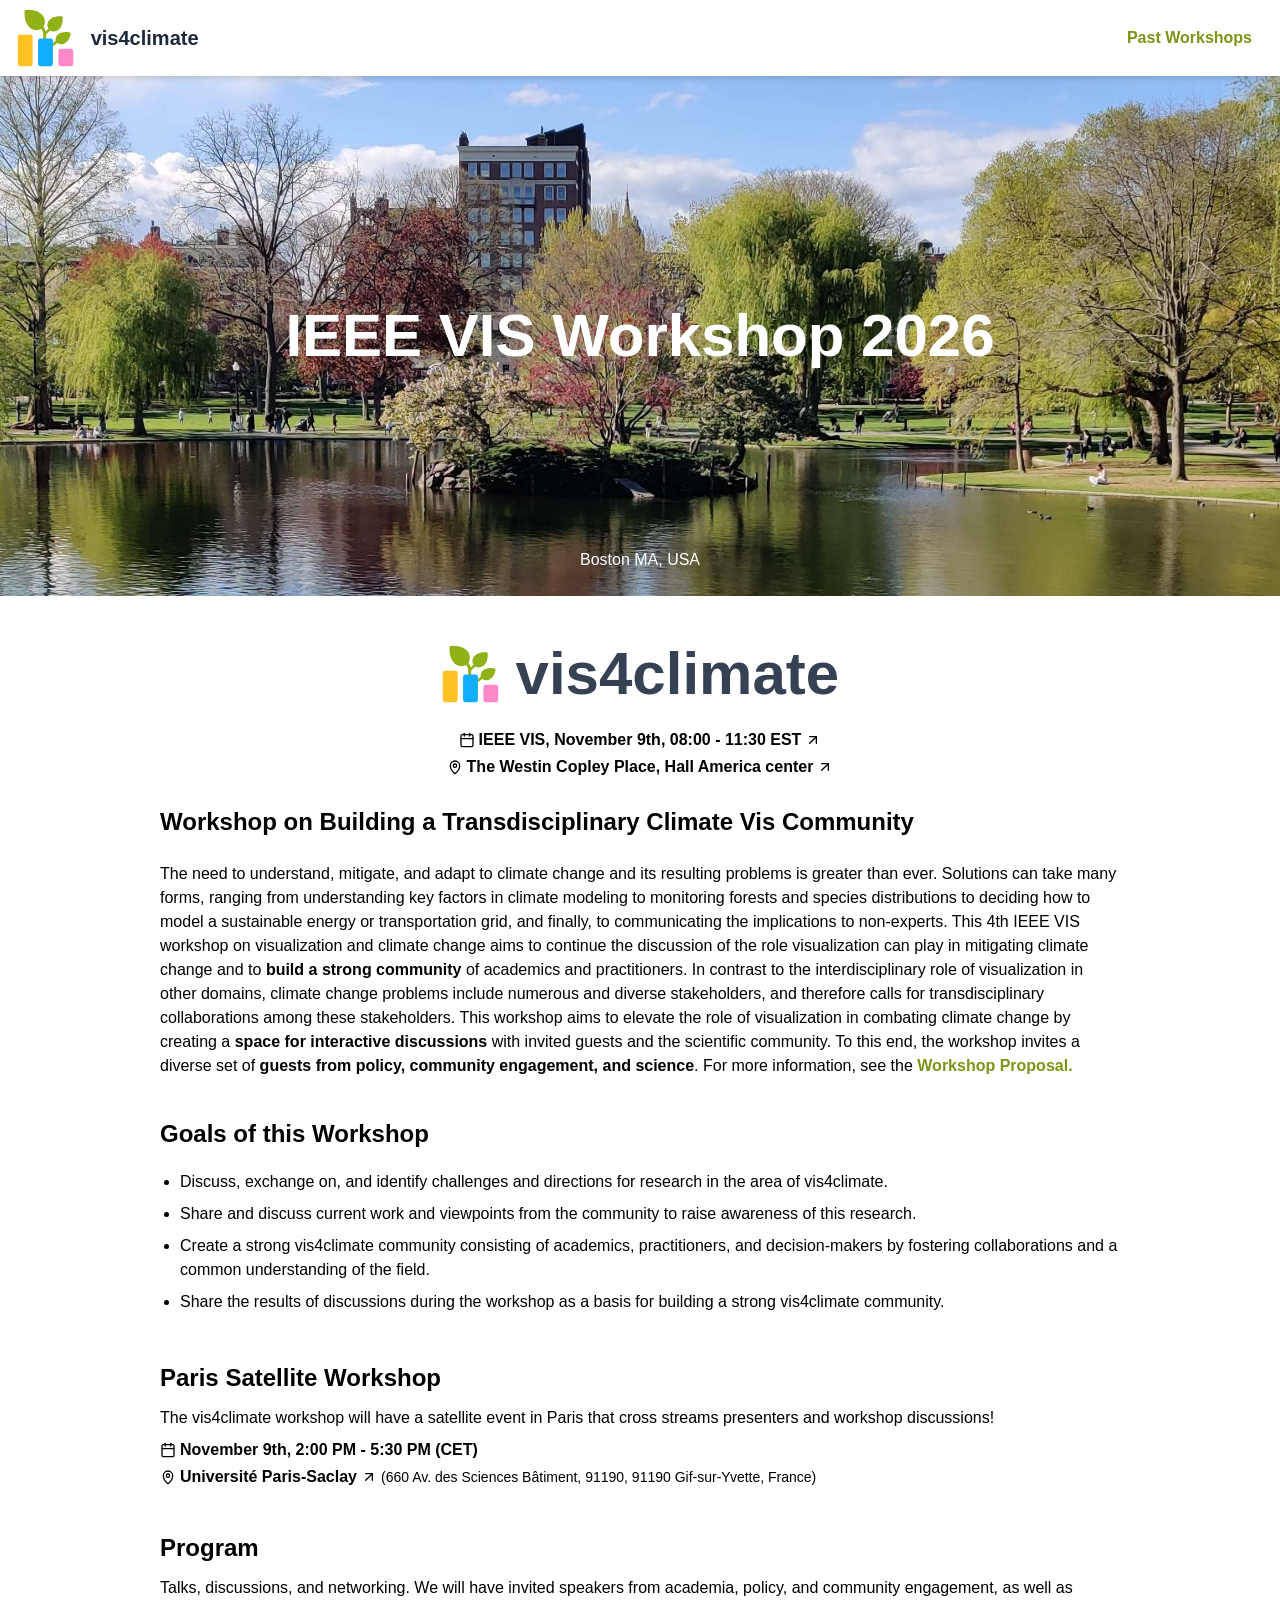
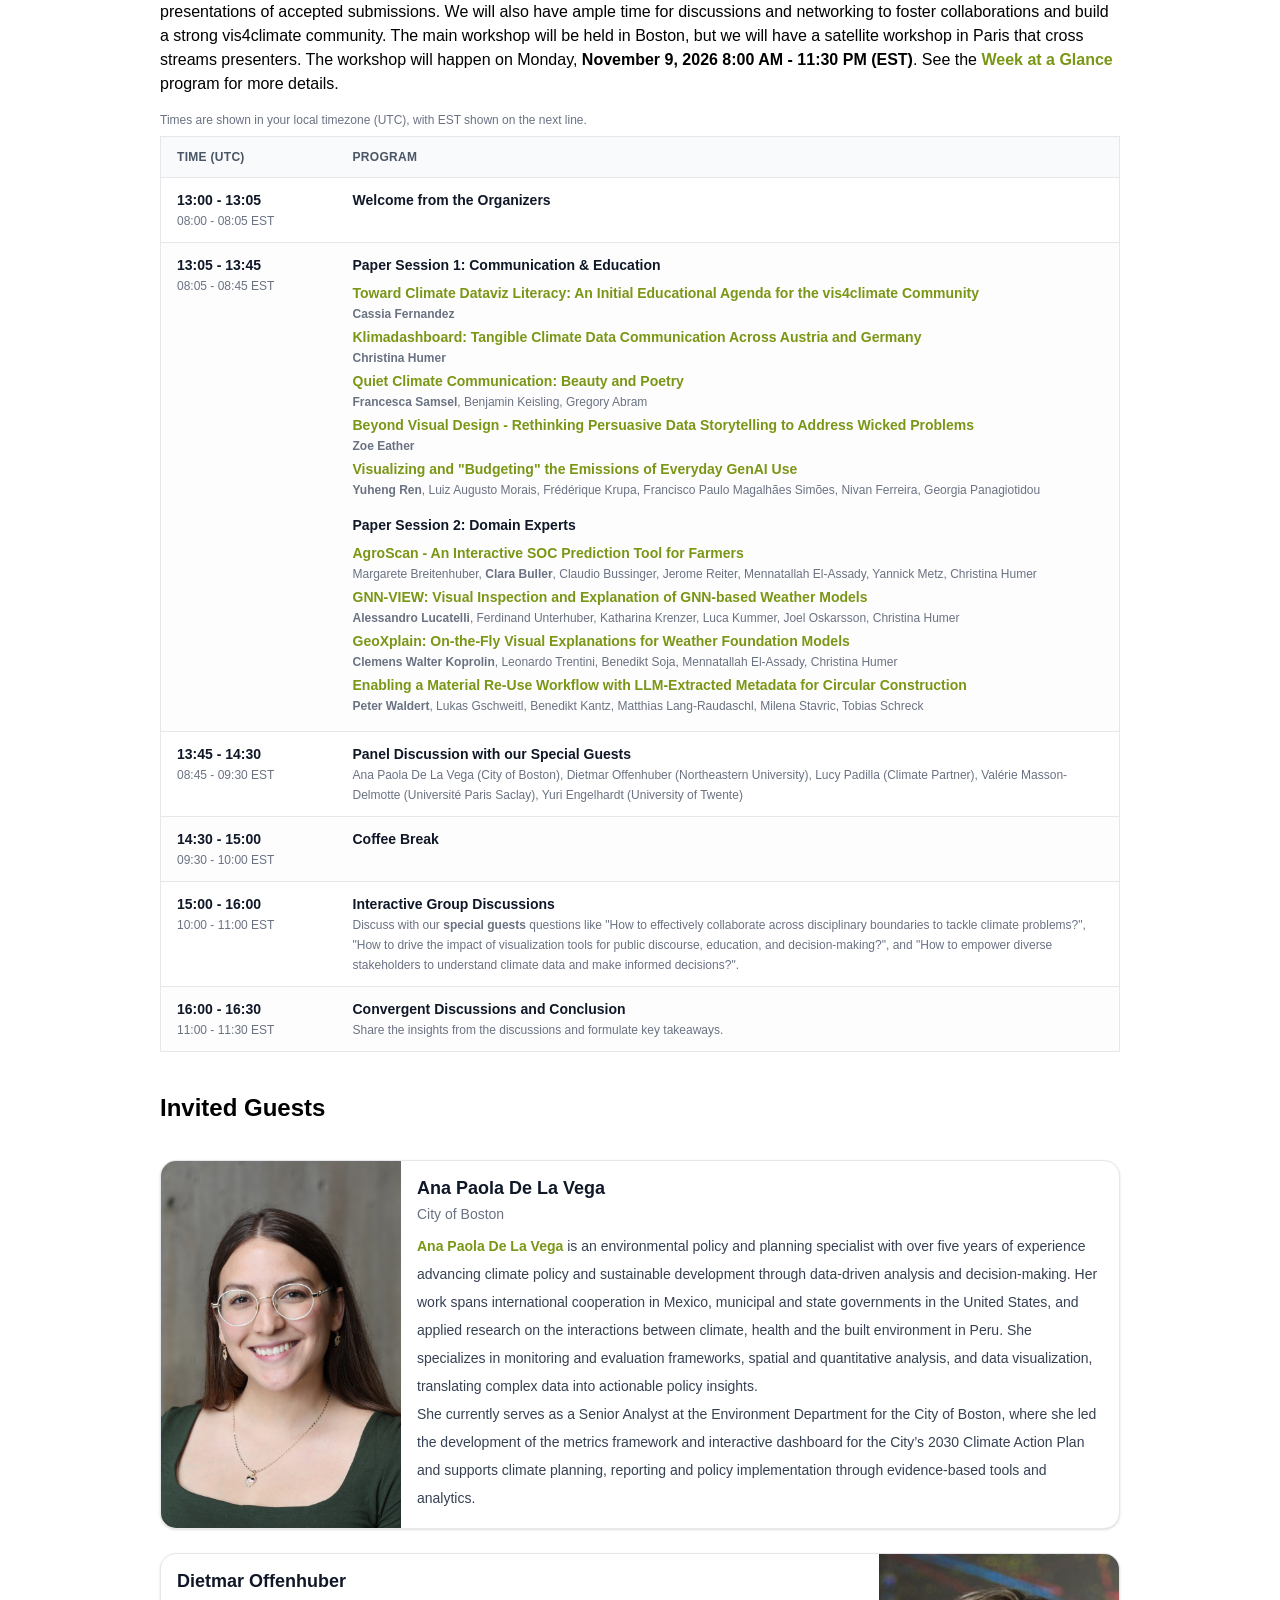
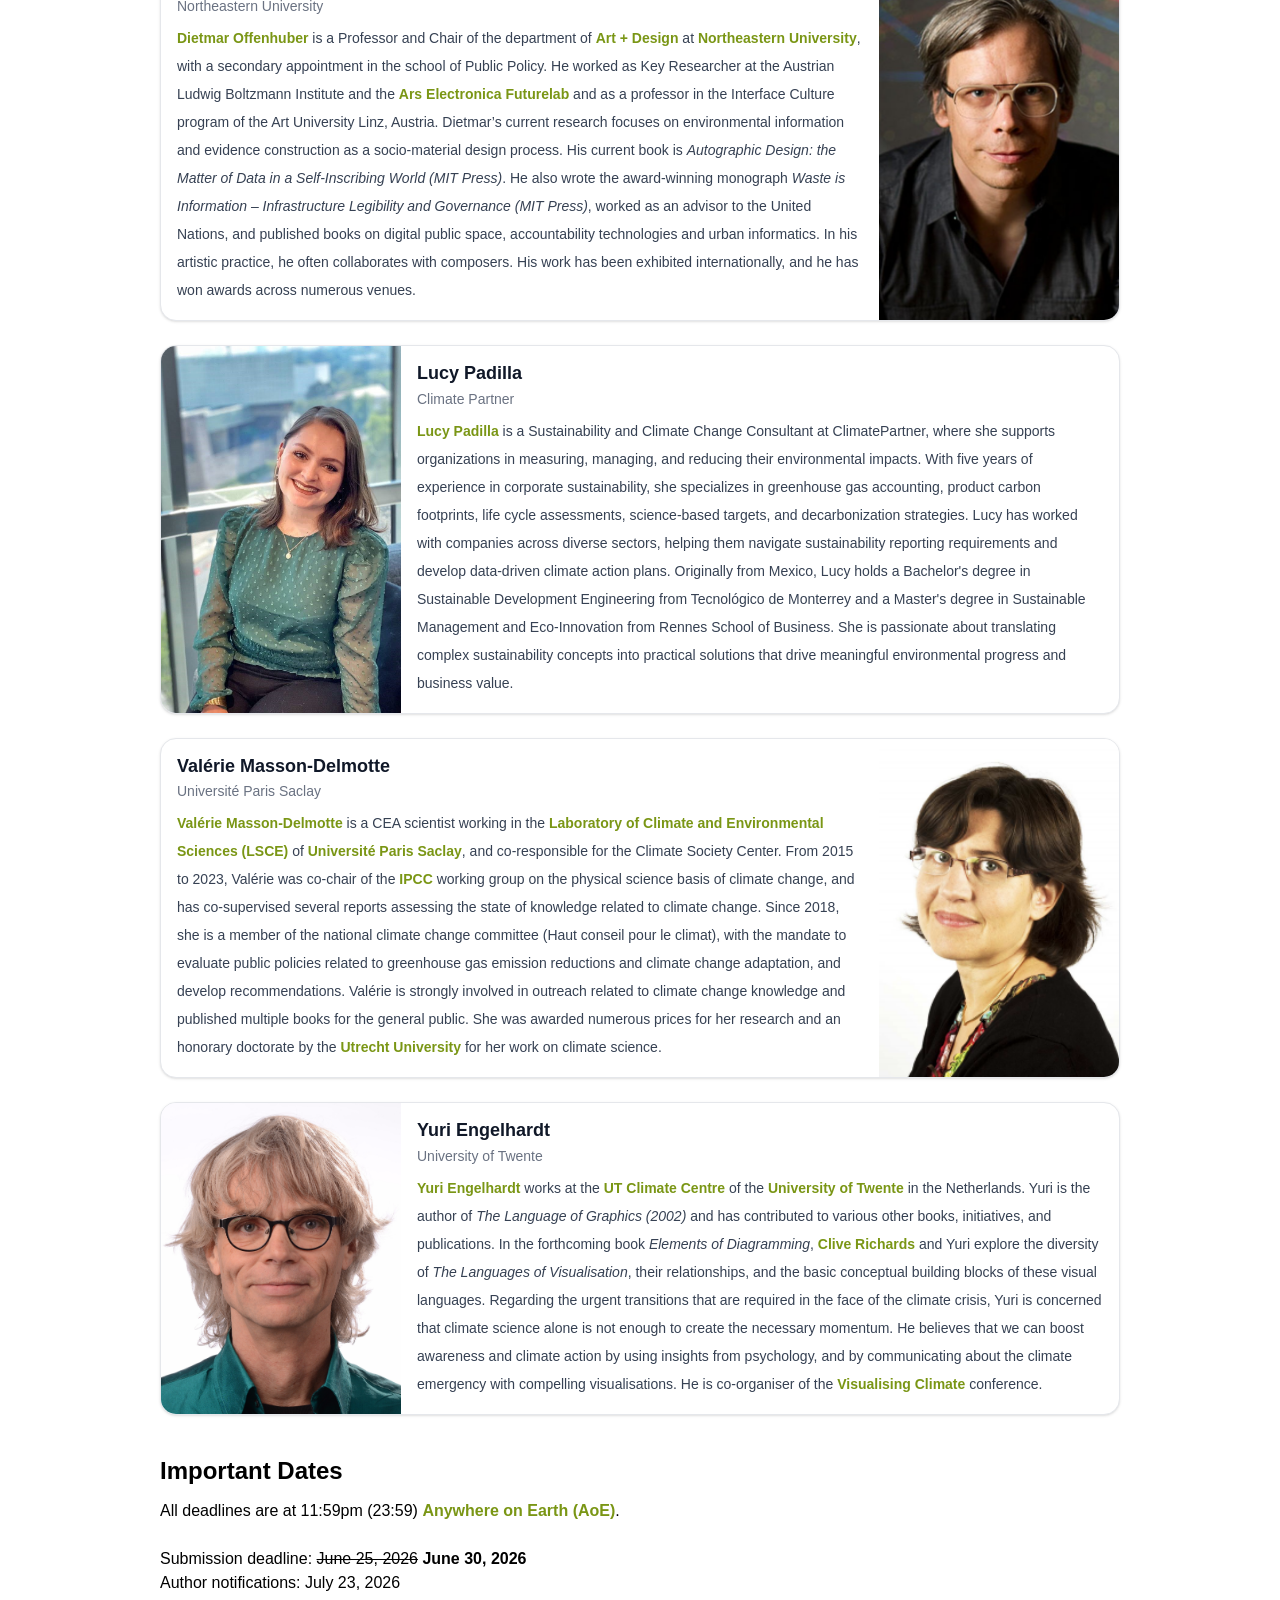
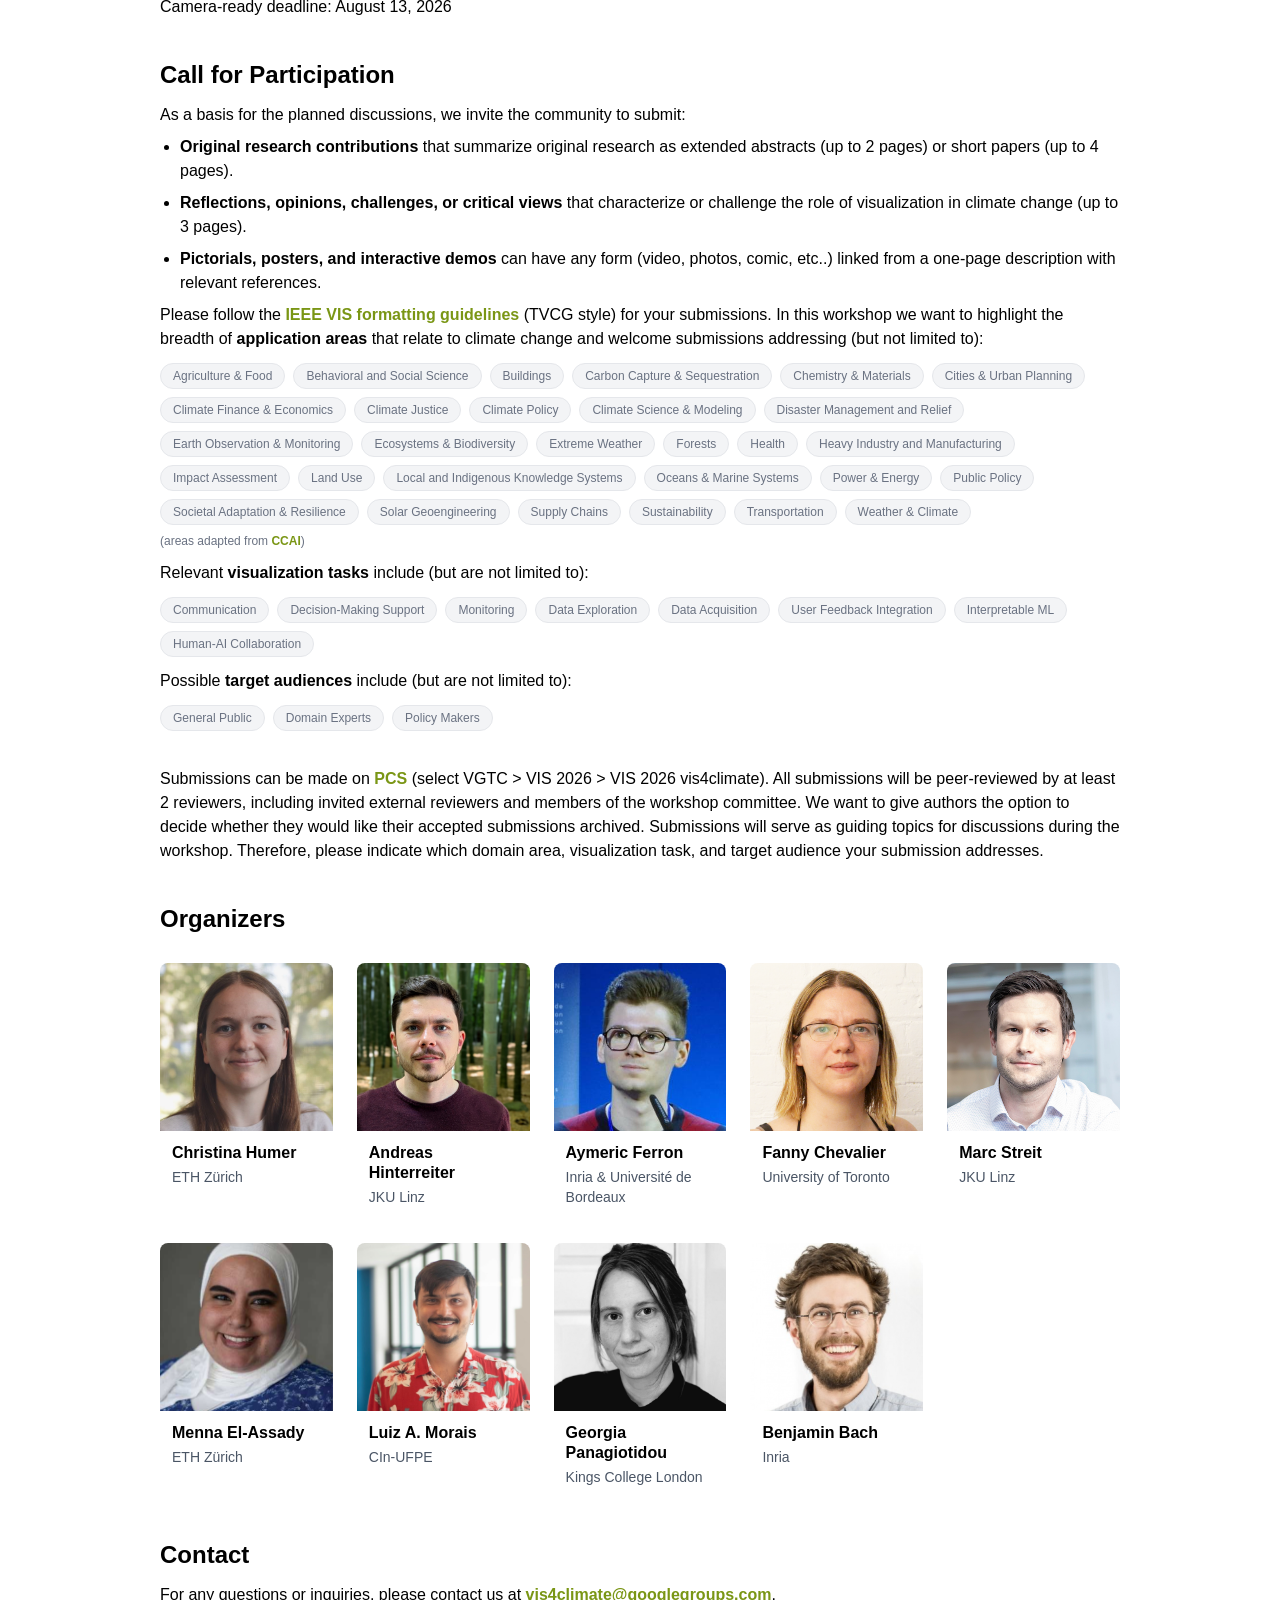
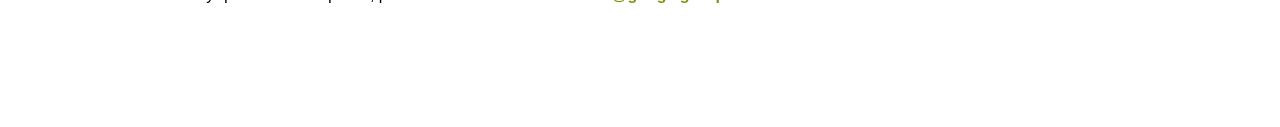
==== commit 1b8d8f84: "Deploy website" ====
--- a/workshop/index.html
+++ b/workshop/index.html
@@ -1,4 +1,4 @@
-<!DOCTYPE html><html lang="en" data-astro-cid-sckkx6r4> <head><meta charset="UTF-8"><meta name="viewport" content="width=device-width, initial-scale=1.0"><link rel="icon" type="image/svg+xml" href="favicon.svg"><meta name="generator" content="Astro v5.16.13"><title>vis4climate Workshop 2026</title><meta name="description" content="IEEE VIS 2026 workshop on building a transdisciplinary climate visualization community. Join researchers and practitioners in Boston, MA."><link rel="canonical" href="https://vis4climate.ivia.ch/workshop/"><meta property="og:type" content="website"><meta property="og:url" content="https://vis4climate.ivia.ch/workshop/"><meta property="og:title" content="vis4climate Workshop 2026"><meta property="og:description" content="IEEE VIS 2026 workshop on building a transdisciplinary climate visualization community. Join researchers and practitioners in Boston, MA."><meta property="og:image" content="https://vis4climate.ivia.ch/_astro/vis4climate-logo.kdtECgRp.png"><meta property="og:image:secure_url" content="https://vis4climate.ivia.ch/_astro/vis4climate-logo.kdtECgRp.png"><meta property="og:image:alt" content="vis4climate logo"><meta name="twitter:card" content="summary_large_image"><meta name="twitter:title" content="vis4climate Workshop 2026"><meta name="twitter:description" content="IEEE VIS 2026 workshop on building a transdisciplinary climate visualization community. Join researchers and practitioners in Boston, MA."><meta name="twitter:image" content="https://vis4climate.ivia.ch/_astro/vis4climate-logo.kdtECgRp.png"><link rel="stylesheet" href="/_astro/index.D8ViFBmC.css">
+<!DOCTYPE html><html lang="en" data-astro-cid-sckkx6r4> <head><meta charset="UTF-8"><meta name="viewport" content="width=device-width, initial-scale=1.0"><link rel="icon" type="image/svg+xml" href="/favicon.svg"><meta name="generator" content="Astro v5.16.13"><title>vis4climate Workshop 2026</title><meta name="description" content="IEEE VIS 2026 workshop on building a transdisciplinary climate visualization community. Join researchers and practitioners in Boston, MA."><link rel="canonical" href="https://vis4climate.org/workshop/"><meta property="og:type" content="website"><meta property="og:url" content="https://vis4climate.org/workshop/"><meta property="og:title" content="vis4climate Workshop 2026"><meta property="og:description" content="IEEE VIS 2026 workshop on building a transdisciplinary climate visualization community. Join researchers and practitioners in Boston, MA."><meta property="og:image" content="https://vis4climate.org/_astro/vis4climate-logo.kdtECgRp.png"><meta property="og:image:secure_url" content="https://vis4climate.org/_astro/vis4climate-logo.kdtECgRp.png"><meta property="og:image:alt" content="vis4climate logo"><meta name="twitter:card" content="summary_large_image"><meta name="twitter:title" content="vis4climate Workshop 2026"><meta name="twitter:description" content="IEEE VIS 2026 workshop on building a transdisciplinary climate visualization community. Join researchers and practitioners in Boston, MA."><meta name="twitter:image" content="https://vis4climate.org/_astro/vis4climate-logo.kdtECgRp.png"><link rel="stylesheet" href="/_astro/index.B1H7MmB9.css">
 <style>@media(max-width:767px){.program-table[data-astro-cid-v2nv6xds]{display:block;border:0;background:transparent}.program-table[data-astro-cid-v2nv6xds] thead[data-astro-cid-v2nv6xds]{display:none}.program-table-body[data-astro-cid-v2nv6xds]{display:grid;gap:.75rem}.program-row[data-astro-cid-v2nv6xds]{display:grid;grid-template-columns:minmax(0,1fr);border:1px solid #e5e7eb;border-radius:.75rem;overflow:hidden}.program-time-cell[data-astro-cid-v2nv6xds]{border-bottom:0!important;border-right:0;border-bottom:1px solid #e5e7eb!important}.program-detail-cell[data-astro-cid-v2nv6xds]{border-bottom:0!important}}.compact-bio[data-astro-cid-v2nv6xds]{display:-webkit-box;-webkit-box-orient:vertical;-webkit-line-clamp:6;overflow:hidden}
 </style></head> <body class="h-full w-full m-0" data-astro-cid-sckkx6r4> <img src="/_astro/vis4climate-logo.kdtECgRp.png" class="hidden" loading="eager" data-astro-cid-sckkx6r4> <div id="container" class="pt-16 md:pt-19 h-full pb-30" data-astro-cid-sckkx6r4> <header class="fixed top-0 left-0 w-full bg-white bg-opacity-90 z-50 shadow-md" data-astro-cid-sckkx6r4> <div class="flex items-center justify-between px-4 py-2 max-w-7xl mx-auto" data-astro-cid-sckkx6r4> <a href="/" class="flex items-center space-x-2 md:space-x-4" data-astro-cid-sckkx6r4> <img src="/_astro/vis4climate-logo-notext.B7KIpeir.svg" alt="vis4climate logo" class="h-10 md:h-15 w-auto" data-astro-cid-sckkx6r4> <h1 class="!text-lg md:!text-xl font-bold text-gray-800 !p-0" data-astro-cid-sckkx6r4>vis4climate</h1> </a> <!-- Mobile hamburger button --> <button id="mobile-menu-btn" class="md:hidden flex flex-col justify-center items-center w-10 h-10 rounded-md hover:bg-gray-100 transition-colors" aria-label="Toggle menu" aria-expanded="false" data-astro-cid-sckkx6r4> <span class="hamburger-line block w-5 h-0.5 bg-gray-800 transition-all duration-300" data-astro-cid-sckkx6r4></span> <span class="hamburger-line block w-5 h-0.5 bg-gray-800 mt-1 transition-all duration-300" data-astro-cid-sckkx6r4></span> <span class="hamburger-line block w-5 h-0.5 bg-gray-800 mt-1 transition-all duration-300" data-astro-cid-sckkx6r4></span> </button> <!-- Desktop nav --> <nav class="hidden md:flex space-x-4" data-astro-cid-sckkx6r4> <ul style="list-style:none;" class="header__navigation flex m-0 p-0" data-astro-cid-sckkx6r4> <li data-astro-cid-sckkx6r4> <a href="/workshop" class="text-gray-800 font-medium px-3 py-2 rounded-md hover:bg-gray-100 transition-colors" data-astro-cid-sckkx6r4>Past Workshops</a> <ul class="header__navigation-sublist" data-astro-cid-sckkx6r4> <li data-astro-cid-sckkx6r4> <a href="/workshop" class="block text-gray-800 font-medium px-3 py-2 hover:bg-gray-100 transition-colors" data-astro-cid-sckkx6r4>2026 vis4climate</a> </li> <li data-astro-cid-sckkx6r4> <a target="_blank" href="https://visionsofthefuture.github.io/" class="block text-gray-800 font-medium px-3 py-2 hover:bg-gray-100 transition-colors" data-astro-cid-sckkx6r4>2024 VISions of the Future</a> </li> <li data-astro-cid-sckkx6r4> <a target="_blank" href="https://svs.gsfc.nasa.gov/events/2024/Viz4ClimateAndSustainability/" class="block text-gray-800 font-medium px-3 py-2 hover:bg-gray-100 transition-colors" data-astro-cid-sckkx6r4>2024 Viz4Climate + Sustainability</a> </li> <li data-astro-cid-sckkx6r4> <a target="_blank" href="https://svs.gsfc.nasa.gov/events/2022/Viz4Climate/" class="block text-gray-800 font-medium px-3 py-2 hover:bg-gray-100 transition-colors" data-astro-cid-sckkx6r4>2022 Viz4Climate</a> </li> </ul> </li> </ul> </nav> </div> <!-- Mobile nav menu --> <nav id="mobile-menu" class="md:hidden hidden border-t border-gray-200 bg-white" data-astro-cid-sckkx6r4> <ul style="list-style:none;" class="m-0 p-0" data-astro-cid-sckkx6r4> <li data-astro-cid-sckkx6r4> <a href="/workshop" class="block text-gray-800 font-medium px-4 py-3 hover:bg-gray-100 transition-colors" data-astro-cid-sckkx6r4>Past Workshops</a> </li> <li class="border-t border-gray-100" data-astro-cid-sckkx6r4> <a href="/workshop" class="block text-gray-600 text-sm font-medium px-6 py-2 hover:bg-gray-100 transition-colors" data-astro-cid-sckkx6r4>2026 vis4climate</a> </li> <li data-astro-cid-sckkx6r4> <a target="_blank" href="https://visionsofthefuture.github.io/" class="block text-gray-600 text-sm font-medium px-6 py-2 hover:bg-gray-100 transition-colors" data-astro-cid-sckkx6r4>2024 VISions of the Future</a> </li> <li data-astro-cid-sckkx6r4> <a target="_blank" href="https://svs.gsfc.nasa.gov/events/2024/Viz4ClimateAndSustainability/" class="block text-gray-600 text-sm font-medium px-6 py-2 hover:bg-gray-100 transition-colors" data-astro-cid-sckkx6r4>2024 Viz4Climate + Sustainability</a> </li> <li data-astro-cid-sckkx6r4> <a target="_blank" href="https://svs.gsfc.nasa.gov/events/2022/Viz4Climate/" class="block text-gray-600 text-sm font-medium px-6 py-2 hover:bg-gray-100 transition-colors" data-astro-cid-sckkx6r4>2022 Viz4Climate</a> </li> </ul> </nav> </header> <div id="banner" class="bg-visgreen-600 h-60 sm:h-80 md:h-100 lg:h-130 w-full flex flex-col justify-center items-center relative overflow-hidden" data-astro-cid-sckkx6r4> <!-- <div class="absolute h-full w-full hover:scale-110 transition-transform duration-500 ease-in-out" style={`background-image: url(${bannerBackground.src}); background-size: contain; background-position: center;`}></div> --> <div class="absolute h-full w-full hover:scale-110 transition-transform duration-500 ease-in-out" style="z-index: 0; background-image: url(/_astro/IMG_20230505_164158-cropped.Bp94DkM_.jpg); background-size: cover; background-position: center; background-repeat: no-repeat;" data-astro-cid-sckkx6r4></div> <h1 class="text-white text-center leading-[1.5] px-4 z-index-2" style="z-index: 2;" data-astro-cid-sckkx6r4> <p key="0" data-astro-cid-sckkx6r4>IEEE VIS Workshop 2026<br data-astro-cid-sckkx6r4></p> </h1> <p class="text-white text-center text-sm md:text-base absolute bottom-0 left-1/2 transform -translate-x-1/2 pb-4 md:pb-6 px-4 z-index-2" style="z-index: 2;" data-astro-cid-sckkx6r4> Boston MA, USA </p> </div>  <div class="h-fit w-full max-w-5xl px-4 sm:px-6 lg:px-8 pt-6 mx-auto" data-astro-cid-v2nv6xds> <span class="flex items-center space-x-2 md:space-x-4 text-center justify-center !pb-0 " data-astro-cid-v2nv6xds> <img src="/_astro/vis4climate-logo-notext.B7KIpeir.svg" alt="vis4climate logo" class="h-10 md:h-15 w-auto" data-astro-cid-v2nv6xds> <h1 class="text-gray-700" data-astro-cid-v2nv6xds>vis4climate</h1> </span> <h4 class="text-center !pt-0" data-astro-cid-v2nv6xds> <a href="https://ieeevis.org/year/2026/program/session/w-vis4climate-vis4climate-1/" target="_blank" rel="noopener noreferrer" style="color: black;" class="inline-flex items-center gap-1 hover:underline" data-astro-cid-v2nv6xds> <svg xmlns="http://www.w3.org/2000/svg" viewBox="0 0 24 24" fill="none" stroke="currentColor" stroke-width="2" stroke-linecap="round" stroke-linejoin="round" class="h-4 w-4" aria-hidden="true" data-astro-cid-v2nv6xds> <rect x="3" y="4" width="18" height="18" rx="2" ry="2" data-astro-cid-v2nv6xds></rect> <line x1="16" y1="2" x2="16" y2="6" data-astro-cid-v2nv6xds></line> <line x1="8" y1="2" x2="8" y2="6" data-astro-cid-v2nv6xds></line> <line x1="3" y1="10" x2="21" y2="10" data-astro-cid-v2nv6xds></line> </svg>
 IEEE VIS, November 9th, 08:00 - 11:30 EST
@@ -21,7 +21,7 @@
 			change by creating a <b data-astro-cid-v2nv6xds>space for interactive discussions</b> with invited
 			guests and the scientific community. To this end, the workshop invites
 			a diverse set of <b data-astro-cid-v2nv6xds>guests from policy, community engagement, and science</b>.
-			For more information, see the <a href="/_astro/2026_vis4climate.8HZk3obp.pdf" target="_blank" rel="noopener noreferrer" data-astro-cid-v2nv6xds>
+			For more information, see the <a href="/_astro/2026_vis4climate.vvv_NPZ-.pdf" target="_blank" rel="noopener noreferrer" data-astro-cid-v2nv6xds>
 Workshop Proposal.
 </a> </p> <h3 data-astro-cid-v2nv6xds>Goals of this Workshop</h3> <p data-astro-cid-v2nv6xds></p><ul data-astro-cid-v2nv6xds> <li data-astro-cid-v2nv6xds>
 Discuss, exchange on, and identify challenges and directions
@@ -53,9 +53,9 @@
 08:00 - 08:05
 </td> <td class="program-detail-cell border-b border-gray-200 px-4 py-3" data-astro-cid-v2nv6xds> <p class="font-semibold text-gray-900" data-astro-cid-v2nv6xds>Welcome from the Organizers</p> </td> </tr> <tr class="program-row align-top bg-gray-50/40" data-astro-cid-v2nv6xds> <td class="program-time-cell border-b border-gray-200 px-4 py-3 font-semibold text-gray-900" data-program-time data-start-utc="2026-11-09T13:05:00Z" data-end-utc="2026-11-09T13:45:00Z" data-astro-cid-v2nv6xds>
 08:05 - 08:45
-</td> <td class="program-detail-cell border-b border-gray-200 px-4 py-3" data-astro-cid-v2nv6xds> <div class="space-y-3" data-astro-cid-v2nv6xds> <div data-astro-cid-v2nv6xds> <p class="font-semibold text-gray-900 pb-2" data-astro-cid-v2nv6xds>Paper Session 1: Communication &amp; Education</p> <p class="pb-1" data-astro-cid-v2nv6xds> <a href="/_astro/3633-toward-climate-dataviz-literacy-an-initial-educational-agenda-for-the-vis4climat-paper.CqZ2VcYe.pdf" target="_blank" rel="noopener noreferrer" class="hover:underline" data-astro-cid-v2nv6xds> Toward Climate Dataviz Literacy: An Initial Educational Agenda for the vis4climate Community </a><br data-astro-cid-v2nv6xds> <span class="text-gray-500 text-xs" data-astro-cid-v2nv6xds> <span data-astro-cid-v2nv6xds><strong data-astro-cid-v2nv6xds>Cassia Fernandez</strong></span>  </span> </p><p class="pb-1" data-astro-cid-v2nv6xds> <a href="/_astro/3383-klimadashboard-tangible-climate-data-communication-across-austria-and-germany-paper.BVApZ8PD.pdf" target="_blank" rel="noopener noreferrer" class="hover:underline" data-astro-cid-v2nv6xds> Klimadashboard: Tangible Climate Data Communication Across Austria and Germany </a><br data-astro-cid-v2nv6xds> <span class="text-gray-500 text-xs" data-astro-cid-v2nv6xds> <span data-astro-cid-v2nv6xds><strong data-astro-cid-v2nv6xds>Christina Humer</strong></span>  </span> </p><p class="pb-1" data-astro-cid-v2nv6xds> <a href="/_astro/4403-quiet-climate-communication-beauty-and-poetry-paper.D11UHtCb.pdf" target="_blank" rel="noopener noreferrer" class="hover:underline" data-astro-cid-v2nv6xds> Quiet Climate Communication: Beauty and Poetry </a><br data-astro-cid-v2nv6xds> <span class="text-gray-500 text-xs" data-astro-cid-v2nv6xds> <span data-astro-cid-v2nv6xds><strong data-astro-cid-v2nv6xds>Francesca Samsel</strong></span><span data-astro-cid-v2nv6xds>, Benjamin Keisling</span><span data-astro-cid-v2nv6xds>, Gregory Abram</span>  </span> </p><p class="pb-1" data-astro-cid-v2nv6xds> <a href="/_astro/4187-beyond-visual-design-rethinking-persuasive-data-storytelling-to-address-wicked-p-paper.Bzrqrn8R.pdf" target="_blank" rel="noopener noreferrer" class="hover:underline" data-astro-cid-v2nv6xds> Beyond Visual Design - Rethinking Persuasive Data Storytelling to Address Wicked Problems </a><br data-astro-cid-v2nv6xds> <span class="text-gray-500 text-xs" data-astro-cid-v2nv6xds> <span data-astro-cid-v2nv6xds><strong data-astro-cid-v2nv6xds>Zoe Eather</strong></span>  </span> </p><p class="pb-1" data-astro-cid-v2nv6xds> <a href="/_astro/7796-visualizing-and-budgeting-the-emissions-of-everyday-genai-use-paper.CJ0J6UFI.pdf" target="_blank" rel="noopener noreferrer" class="hover:underline" data-astro-cid-v2nv6xds> Visualizing and &quot;Budgeting&quot; the Emissions of Everyday GenAI Use </a><br data-astro-cid-v2nv6xds> <span class="text-gray-500 text-xs" data-astro-cid-v2nv6xds> <span data-astro-cid-v2nv6xds><strong data-astro-cid-v2nv6xds>Yuheng Ren</strong></span><span data-astro-cid-v2nv6xds>, Luiz Augusto Morais</span><span data-astro-cid-v2nv6xds>, Frédérique Krupa</span><span data-astro-cid-v2nv6xds>, Francisco Paulo Magalhães Simões</span><span data-astro-cid-v2nv6xds>, Nivan Ferreira</span><span data-astro-cid-v2nv6xds>, Georgia Panagiotidou</span>  </span> </p> </div> <div data-astro-cid-v2nv6xds> <p class="font-semibold text-gray-900 pb-2" data-astro-cid-v2nv6xds>Paper Session 2: Domain Experts</p> <p class="pb-1" data-astro-cid-v2nv6xds> <a href="/_astro/9026-agroscan-an-interactive-soc-prediction-tool-for-farmers-paper.Dz4oTFfY.pdf" target="_blank" rel="noopener noreferrer" class="hover:underline" data-astro-cid-v2nv6xds> AgroScan - An Interactive SOC Prediction Tool for Farmers </a><br data-astro-cid-v2nv6xds> <span class="text-gray-500 text-xs" data-astro-cid-v2nv6xds> <span data-astro-cid-v2nv6xds>Margarete Breitenhuber</span><span data-astro-cid-v2nv6xds>, <strong data-astro-cid-v2nv6xds>Clara Buller</strong></span><span data-astro-cid-v2nv6xds>, Claudio Bussinger</span><span data-astro-cid-v2nv6xds>, Jerome Reiter</span><span data-astro-cid-v2nv6xds>, Mennatallah El-Assady</span><span data-astro-cid-v2nv6xds>, Yannick Metz</span><span data-astro-cid-v2nv6xds>, Christina Humer</span>  </span> </p><p class="pb-1" data-astro-cid-v2nv6xds> <a href="/_astro/6662-gnn-view-visual-inspection-and-explanation-of-gnn-based-weather-models-paper.BUH8kl_x.pdf" target="_blank" rel="noopener noreferrer" class="hover:underline" data-astro-cid-v2nv6xds> GNN-VIEW: Visual Inspection and Explanation of GNN-based Weather Models </a><br data-astro-cid-v2nv6xds> <span class="text-gray-500 text-xs" data-astro-cid-v2nv6xds> <span data-astro-cid-v2nv6xds><strong data-astro-cid-v2nv6xds>Alessandro Lucatelli</strong></span><span data-astro-cid-v2nv6xds>, Ferdinand Unterhuber</span><span data-astro-cid-v2nv6xds>, Katharina Krenzer</span><span data-astro-cid-v2nv6xds>, Luca Kummer</span><span data-astro-cid-v2nv6xds>, Joel Oskarsson</span><span data-astro-cid-v2nv6xds>, Christina Humer</span>  </span> </p><p class="pb-1" data-astro-cid-v2nv6xds> <a href="/_astro/7595-geoxplain-on-the-fly-visual-explanations-for-weather-foundation-models-paper.aRkDg0yi.pdf" target="_blank" rel="noopener noreferrer" class="hover:underline" data-astro-cid-v2nv6xds> GeoXplain: On-the-Fly Visual Explanations for Weather Foundation Models </a><br data-astro-cid-v2nv6xds> <span class="text-gray-500 text-xs" data-astro-cid-v2nv6xds> <span data-astro-cid-v2nv6xds><strong data-astro-cid-v2nv6xds>Clemens Walter Koprolin</strong></span><span data-astro-cid-v2nv6xds>, Leonardo Trentini</span><span data-astro-cid-v2nv6xds>, Benedikt Soja</span><span data-astro-cid-v2nv6xds>, Mennatallah El-Assady</span><span data-astro-cid-v2nv6xds>, Christina Humer</span>  </span> </p><p class="pb-1" data-astro-cid-v2nv6xds> <a href="/_astro/4697-enabling-a-material-re-use-workflow-with-llm-extracted-metadata-for-circular-con-paper.p6dC-889.pdf" target="_blank" rel="noopener noreferrer" class="hover:underline" data-astro-cid-v2nv6xds> Enabling a Material Re-Use Workflow with LLM-Extracted Metadata for Circular Construction </a><br data-astro-cid-v2nv6xds> <span class="text-gray-500 text-xs" data-astro-cid-v2nv6xds> <span data-astro-cid-v2nv6xds><strong data-astro-cid-v2nv6xds>Peter Waldert</strong></span><span data-astro-cid-v2nv6xds>, Lukas Gschweitl</span><span data-astro-cid-v2nv6xds>, Benedikt Kantz</span><span data-astro-cid-v2nv6xds>, Matthias Lang-Raudaschl</span><span data-astro-cid-v2nv6xds>, Milena Stavric</span><span data-astro-cid-v2nv6xds>, Tobias Schreck</span>  </span> </p> </div> </div> </td> </tr> <tr class="program-row align-top" data-astro-cid-v2nv6xds> <td class="program-time-cell border-b border-gray-200 px-4 py-3 font-semibold text-gray-900" data-program-time data-start-utc="2026-11-09T13:45:00Z" data-end-utc="2026-11-09T14:30:00Z" data-astro-cid-v2nv6xds>
+</td> <td class="program-detail-cell border-b border-gray-200 px-4 py-3" data-astro-cid-v2nv6xds> <div class="space-y-3" data-astro-cid-v2nv6xds> <div data-astro-cid-v2nv6xds> <p class="font-semibold text-gray-900 pb-2" data-astro-cid-v2nv6xds>Paper Session 1: Communication &amp; Education</p> <p class="pb-1" data-astro-cid-v2nv6xds> <a href="/_astro/3633-toward-climate-dataviz-literacy-an-initial-educational-agenda-for-the-vis4climat-paper.CXCEwm9i.pdf" target="_blank" rel="noopener noreferrer" class="hover:underline" data-astro-cid-v2nv6xds> Toward Climate Dataviz Literacy: An Initial Educational Agenda for the vis4climate Community </a><br data-astro-cid-v2nv6xds> <span class="text-gray-500 text-xs" data-astro-cid-v2nv6xds> <span data-astro-cid-v2nv6xds><strong data-astro-cid-v2nv6xds>Cassia Fernandez</strong></span>  </span> </p><p class="pb-1" data-astro-cid-v2nv6xds> <a href="/_astro/3383-klimadashboard-tangible-climate-data-communication-across-austria-and-germany-paper.BwPtLJhI.pdf" target="_blank" rel="noopener noreferrer" class="hover:underline" data-astro-cid-v2nv6xds> Klimadashboard: Tangible Climate Data Communication Across Austria and Germany </a><br data-astro-cid-v2nv6xds> <span class="text-gray-500 text-xs" data-astro-cid-v2nv6xds> <span data-astro-cid-v2nv6xds><strong data-astro-cid-v2nv6xds>Christina Humer</strong></span>  </span> </p><p class="pb-1" data-astro-cid-v2nv6xds> <a href="/_astro/4403-quiet-climate-communication-beauty-and-poetry-paper.GDpyQ80P.pdf" target="_blank" rel="noopener noreferrer" class="hover:underline" data-astro-cid-v2nv6xds> Quiet Climate Communication: Beauty and Poetry </a><br data-astro-cid-v2nv6xds> <span class="text-gray-500 text-xs" data-astro-cid-v2nv6xds> <span data-astro-cid-v2nv6xds><strong data-astro-cid-v2nv6xds>Francesca Samsel</strong></span><span data-astro-cid-v2nv6xds>, Benjamin Keisling</span><span data-astro-cid-v2nv6xds>, Gregory Abram</span>  </span> </p><p class="pb-1" data-astro-cid-v2nv6xds> <a href="/_astro/4187-beyond-visual-design-rethinking-persuasive-data-storytelling-to-address-wicked-p-paper.QrUKEM4r.pdf" target="_blank" rel="noopener noreferrer" class="hover:underline" data-astro-cid-v2nv6xds> Beyond Visual Design - Rethinking Persuasive Data Storytelling to Address Wicked Problems </a><br data-astro-cid-v2nv6xds> <span class="text-gray-500 text-xs" data-astro-cid-v2nv6xds> <span data-astro-cid-v2nv6xds><strong data-astro-cid-v2nv6xds>Zoe Eather</strong></span>  </span> </p><p class="pb-1" data-astro-cid-v2nv6xds> <a href="/_astro/7796-visualizing-and-budgeting-the-emissions-of-everyday-genai-use-paper.253RvKAG.pdf" target="_blank" rel="noopener noreferrer" class="hover:underline" data-astro-cid-v2nv6xds> Visualizing and &quot;Budgeting&quot; the Emissions of Everyday GenAI Use </a><br data-astro-cid-v2nv6xds> <span class="text-gray-500 text-xs" data-astro-cid-v2nv6xds> <span data-astro-cid-v2nv6xds><strong data-astro-cid-v2nv6xds>Yuheng Ren</strong></span><span data-astro-cid-v2nv6xds>, Luiz Augusto Morais</span><span data-astro-cid-v2nv6xds>, Frédérique Krupa</span><span data-astro-cid-v2nv6xds>, Francisco Paulo Magalhães Simões</span><span data-astro-cid-v2nv6xds>, Nivan Ferreira</span><span data-astro-cid-v2nv6xds>, Georgia Panagiotidou</span>  </span> </p> </div> <div data-astro-cid-v2nv6xds> <p class="font-semibold text-gray-900 pb-2" data-astro-cid-v2nv6xds>Paper Session 2: Domain Experts</p> <p class="pb-1" data-astro-cid-v2nv6xds> <a href="/_astro/9026-agroscan-an-interactive-soc-prediction-tool-for-farmers-paper.DG2R_tNF.pdf" target="_blank" rel="noopener noreferrer" class="hover:underline" data-astro-cid-v2nv6xds> AgroScan - An Interactive SOC Prediction Tool for Farmers </a><br data-astro-cid-v2nv6xds> <span class="text-gray-500 text-xs" data-astro-cid-v2nv6xds> <span data-astro-cid-v2nv6xds>Margarete Breitenhuber</span><span data-astro-cid-v2nv6xds>, <strong data-astro-cid-v2nv6xds>Clara Buller</strong></span><span data-astro-cid-v2nv6xds>, Claudio Bussinger</span><span data-astro-cid-v2nv6xds>, Jerome Reiter</span><span data-astro-cid-v2nv6xds>, Mennatallah El-Assady</span><span data-astro-cid-v2nv6xds>, Yannick Metz</span><span data-astro-cid-v2nv6xds>, Christina Humer</span>  </span> </p><p class="pb-1" data-astro-cid-v2nv6xds> <a href="/_astro/6662-gnn-view-visual-inspection-and-explanation-of-gnn-based-weather-models-paper.D0DHk3LN.pdf" target="_blank" rel="noopener noreferrer" class="hover:underline" data-astro-cid-v2nv6xds> GNN-VIEW: Visual Inspection and Explanation of GNN-based Weather Models </a><br data-astro-cid-v2nv6xds> <span class="text-gray-500 text-xs" data-astro-cid-v2nv6xds> <span data-astro-cid-v2nv6xds><strong data-astro-cid-v2nv6xds>Alessandro Lucatelli</strong></span><span data-astro-cid-v2nv6xds>, Ferdinand Unterhuber</span><span data-astro-cid-v2nv6xds>, Katharina Krenzer</span><span data-astro-cid-v2nv6xds>, Luca Kummer</span><span data-astro-cid-v2nv6xds>, Joel Oskarsson</span><span data-astro-cid-v2nv6xds>, Christina Humer</span>  </span> </p><p class="pb-1" data-astro-cid-v2nv6xds> <a href="/_astro/7595-geoxplain-on-the-fly-visual-explanations-for-weather-foundation-models-paper.BPlN1GPG.pdf" target="_blank" rel="noopener noreferrer" class="hover:underline" data-astro-cid-v2nv6xds> GeoXplain: On-the-Fly Visual Explanations for Weather Foundation Models </a><br data-astro-cid-v2nv6xds> <span class="text-gray-500 text-xs" data-astro-cid-v2nv6xds> <span data-astro-cid-v2nv6xds><strong data-astro-cid-v2nv6xds>Clemens Walter Koprolin</strong></span><span data-astro-cid-v2nv6xds>, Leonardo Trentini</span><span data-astro-cid-v2nv6xds>, Benedikt Soja</span><span data-astro-cid-v2nv6xds>, Mennatallah El-Assady</span><span data-astro-cid-v2nv6xds>, Christina Humer</span>  </span> </p><p class="pb-1" data-astro-cid-v2nv6xds> <a href="/_astro/4697-enabling-a-material-re-use-workflow-with-llm-extracted-metadata-for-circular-con-paper.-mIvYrdl.pdf" target="_blank" rel="noopener noreferrer" class="hover:underline" data-astro-cid-v2nv6xds> Enabling a Material Re-Use Workflow with LLM-Extracted Metadata for Circular Construction </a><br data-astro-cid-v2nv6xds> <span class="text-gray-500 text-xs" data-astro-cid-v2nv6xds> <span data-astro-cid-v2nv6xds><strong data-astro-cid-v2nv6xds>Peter Waldert</strong></span><span data-astro-cid-v2nv6xds>, Lukas Gschweitl</span><span data-astro-cid-v2nv6xds>, Benedikt Kantz</span><span data-astro-cid-v2nv6xds>, Matthias Lang-Raudaschl</span><span data-astro-cid-v2nv6xds>, Milena Stavric</span><span data-astro-cid-v2nv6xds>, Tobias Schreck</span>  </span> </p> </div> </div> </td> </tr> <tr class="program-row align-top" data-astro-cid-v2nv6xds> <td class="program-time-cell border-b border-gray-200 px-4 py-3 font-semibold text-gray-900" data-program-time data-start-utc="2026-11-09T13:45:00Z" data-end-utc="2026-11-09T14:30:00Z" data-astro-cid-v2nv6xds>
 08:45 - 09:30
-</td> <td class="program-detail-cell border-b border-gray-200 px-4 py-3" data-astro-cid-v2nv6xds> <p class="font-semibold text-gray-900" data-astro-cid-v2nv6xds>Panel Discussion with our Special Guests</p> <span class="text-gray-500 text-xs" data-astro-cid-v2nv6xds> <span key="0" data-astro-cid-v2nv6xds> Ana Paola De La Vega (City of Boston),  </span><span key="1" data-astro-cid-v2nv6xds> Lucy Padilla (Climate Partner),  </span><span key="2" data-astro-cid-v2nv6xds> Dietmar Offenhuber (Northeastern University),  </span><span key="3" data-astro-cid-v2nv6xds> Yuri Engelhardt (University of Twente),  </span><span key="4" data-astro-cid-v2nv6xds> Valérie Masson-Delmotte (Université Paris Saclay) </span> </span> </td> </tr> <tr class="program-row align-top bg-gray-50/40" data-astro-cid-v2nv6xds> <td class="program-time-cell border-b border-gray-200 px-4 py-3 font-semibold text-gray-900" data-program-time data-start-utc="2026-11-09T14:30:00Z" data-end-utc="2026-11-09T15:00:00Z" data-astro-cid-v2nv6xds>
+</td> <td class="program-detail-cell border-b border-gray-200 px-4 py-3" data-astro-cid-v2nv6xds> <p class="font-semibold text-gray-900" data-astro-cid-v2nv6xds>Panel Discussion with our Special Guests</p> <span class="text-gray-500 text-xs" data-astro-cid-v2nv6xds> <span key="0" data-astro-cid-v2nv6xds> Ana Paola De La Vega (City of Boston),  </span><span key="1" data-astro-cid-v2nv6xds> Dietmar Offenhuber (Northeastern University),  </span><span key="2" data-astro-cid-v2nv6xds> Lucy Padilla (Climate Partner),  </span><span key="3" data-astro-cid-v2nv6xds> Valérie Masson-Delmotte (Université Paris Saclay),  </span><span key="4" data-astro-cid-v2nv6xds> Yuri Engelhardt (University of Twente) </span> </span> </td> </tr> <tr class="program-row align-top bg-gray-50/40" data-astro-cid-v2nv6xds> <td class="program-time-cell border-b border-gray-200 px-4 py-3 font-semibold text-gray-900" data-program-time data-start-utc="2026-11-09T14:30:00Z" data-end-utc="2026-11-09T15:00:00Z" data-astro-cid-v2nv6xds>
 09:30 - 10:00
 </td> <td class="program-detail-cell border-b border-gray-200 px-4 py-3" data-astro-cid-v2nv6xds> <p class="font-semibold text-gray-900" data-astro-cid-v2nv6xds>Coffee Break</p> </td> </tr> <tr class="program-row align-top" data-astro-cid-v2nv6xds> <td class="program-time-cell border-b border-gray-200 px-4 py-3 font-semibold text-gray-900" data-program-time data-start-utc="2026-11-09T15:00:00Z" data-end-utc="2026-11-09T16:00:00Z" data-astro-cid-v2nv6xds>
 10:00 - 11:00
@@ -63,7 +63,7 @@
 Discuss with our <strong data-astro-cid-v2nv6xds>special guests</strong> questions like "How to effectively collaborate across disciplinary boundaries to tackle climate problems?", "How to drive the impact of visualization tools for public discourse, education, and decision-making?", and "How to empower diverse stakeholders to understand climate data and make informed decisions?".
 </span> </td> </tr> <tr class="program-row align-top bg-gray-50/40" data-astro-cid-v2nv6xds> <td class="program-time-cell px-4 py-3 font-semibold text-gray-900" data-program-time data-start-utc="2026-11-09T16:00:00Z" data-end-utc="2026-11-09T16:30:00Z" data-astro-cid-v2nv6xds>
 11:00 - 11:30
-</td> <td class="program-detail-cell px-4 py-3" data-astro-cid-v2nv6xds> <p class="font-semibold text-gray-900" data-astro-cid-v2nv6xds>Convergent Discussions and Conclusion</p> <span class="text-gray-500 text-xs" data-astro-cid-v2nv6xds>Share the insights from the discussions and formulate key takeaways.</span> </td> </tr> </tbody> </table> </div> <h3 data-astro-cid-v2nv6xds>Invited Guests</h3> <div class="grid grid-cols-1 md:grid-cols-1 gap-6 mt-6" data-astro-cid-v2nv6xds> <div class="h-full overflow-hidden rounded-2xl border border-gray-200 bg-white shadow-sm flex flex-col sm:flex-row" data-astro-cid-v2nv6xds> <img src="/_astro/ana_paola_de_la_vega.c7cUSGo1.jpg" alt="Ana Paola De La Vega placeholder portrait" class="w-full sm:w-36 md:w-60 h-56 sm:h-auto object-cover flex-none" loading="lazy" data-astro-cid-v2nv6xds> <div class="p-4 sm:p-4 flex-1 min-w-0" data-astro-cid-v2nv6xds> <p class="text-base sm:text-lg font-semibold text-gray-900 leading-tight" data-astro-cid-v2nv6xds>Ana Paola De La Vega</p> <p class="mt-1 text-xs sm:text-sm text-gray-500" data-astro-cid-v2nv6xds>City of Boston</p> <div class="mt-2 text-xs sm:text-sm leading-6 sm:leading-7 text-gray-700 prose prose-sm max-w-none prose-a:text-visgreen-500 prose-a:hover:text-visgreen-700" data-astro-cid-v2nv6xds><a target='_blank' href='https://www.linkedin.com/in/apaodelavega'>Ana Paola De La Vega</a> is an environmental policy and planning specialist with over five years of experience advancing climate policy and sustainable development through data-driven analysis and decision-making. Her work spans international cooperation in Mexico, municipal and state governments in the United States, and applied research on the interactions between climate, health and the built environment in Peru. She specializes in monitoring and evaluation frameworks, spatial and quantitative analysis, and data visualization, translating complex data into actionable policy insights. <br> She currently serves as a Senior Analyst at the Environment Department for the City of Boston, where she led the development of the metrics framework and interactive dashboard for the City’s 2030 Climate Action Plan and supports climate planning, reporting and policy implementation through evidence-based tools and analytics.</div> </div> </div><div class="h-full overflow-hidden rounded-2xl border border-gray-200 bg-white shadow-sm flex flex-col sm:flex-row-reverse" data-astro-cid-v2nv6xds> <img src="/_astro/lucy_padilla.YXZsRIt3.jpg" alt="Lucy Padilla placeholder portrait" class="w-full sm:w-36 md:w-60 h-56 sm:h-auto object-cover flex-none" loading="lazy" data-astro-cid-v2nv6xds> <div class="p-4 sm:p-4 flex-1 min-w-0" data-astro-cid-v2nv6xds> <p class="text-base sm:text-lg font-semibold text-gray-900 leading-tight" data-astro-cid-v2nv6xds>Lucy Padilla</p> <p class="mt-1 text-xs sm:text-sm text-gray-500" data-astro-cid-v2nv6xds>Climate Partner</p> <div class="mt-2 text-xs sm:text-sm leading-6 sm:leading-7 text-gray-700 prose prose-sm max-w-none prose-a:text-visgreen-500 prose-a:hover:text-visgreen-700" data-astro-cid-v2nv6xds><a target='_blank' href='https://www.linkedin.com/in/analuciapadilla/'>Lucy Padilla</a> is a Sustainability and Climate Change Consultant at ClimatePartner, where she supports organizations in measuring, managing, and reducing their environmental impacts. With five years of experience in corporate sustainability, she specializes in greenhouse gas accounting, product carbon footprints, life cycle assessments, science-based targets, and decarbonization strategies. Lucy has worked with companies across diverse sectors, helping them navigate sustainability reporting requirements and develop data-driven climate action plans. Originally from Mexico, Lucy holds a Bachelor's degree in Sustainable Development Engineering from Tecnológico de Monterrey and a Master's degree in Sustainable Management and Eco-Innovation from Rennes School of Business. She is passionate about translating complex sustainability concepts into practical solutions that drive meaningful environmental progress and business value.</div> </div> </div><div class="h-full overflow-hidden rounded-2xl border border-gray-200 bg-white shadow-sm flex flex-col sm:flex-row" data-astro-cid-v2nv6xds> <img src="/_astro/dietmar_offenhuber.CR5ua09K.jpg" alt="Dietmar Offenhuber placeholder portrait" class="w-full sm:w-36 md:w-60 h-56 sm:h-auto object-cover flex-none" loading="lazy" data-astro-cid-v2nv6xds> <div class="p-4 sm:p-4 flex-1 min-w-0" data-astro-cid-v2nv6xds> <p class="text-base sm:text-lg font-semibold text-gray-900 leading-tight" data-astro-cid-v2nv6xds>Dietmar Offenhuber</p> <p class="mt-1 text-xs sm:text-sm text-gray-500" data-astro-cid-v2nv6xds>Northeastern University</p> <div class="mt-2 text-xs sm:text-sm leading-6 sm:leading-7 text-gray-700 prose prose-sm max-w-none prose-a:text-visgreen-500 prose-a:hover:text-visgreen-700" data-astro-cid-v2nv6xds><a target='_blank' href='https://www.linkedin.com/in/dietmar-offenhuber-aa3369/'>Dietmar Offenhuber</a> is a Professor and Chair of the department of <a target='_blank' href='https://www.northeastern.edu/visualization'>Art + Design</a> at <a target='_blank' href='https://www.northeastern.edu/'>Northeastern University</a>, with a secondary appointment in the school of Public Policy. He worked as Key Researcher at the Austrian Ludwig Boltzmann Institute and the <a target='_blank' href='https://ars.electronica.art/futurelab/en/'>Ars Electronica Futurelab</a> and as a professor in the Interface Culture program of the Art University Linz, Austria. Dietmar’s current research focuses on environmental information and evidence construction as a socio-material design process. His current book is <i>Autographic Design: the Matter of Data in a Self-Inscribing World (MIT Press)</i>. He also wrote the award-winning monograph <i>Waste is Information – Infrastructure Legibility and Governance (MIT Press)</i>, worked as an advisor to the United Nations, and published books on digital public space, accountability technologies and urban informatics. In his artistic practice, he often collaborates with composers. His work has been exhibited internationally, and he has won awards across numerous venues.</div> </div> </div><div class="h-full overflow-hidden rounded-2xl border border-gray-200 bg-white shadow-sm flex flex-col sm:flex-row-reverse" data-astro-cid-v2nv6xds> <img src="/_astro/yuri_engelhardt.DesEOsub.jpg" alt="Yuri Engelhardt placeholder portrait" class="w-full sm:w-36 md:w-60 h-56 sm:h-auto object-cover flex-none" loading="lazy" data-astro-cid-v2nv6xds> <div class="p-4 sm:p-4 flex-1 min-w-0" data-astro-cid-v2nv6xds> <p class="text-base sm:text-lg font-semibold text-gray-900 leading-tight" data-astro-cid-v2nv6xds>Yuri Engelhardt</p> <p class="mt-1 text-xs sm:text-sm text-gray-500" data-astro-cid-v2nv6xds>University of Twente</p> <div class="mt-2 text-xs sm:text-sm leading-6 sm:leading-7 text-gray-700 prose prose-sm max-w-none prose-a:text-visgreen-500 prose-a:hover:text-visgreen-700" data-astro-cid-v2nv6xds><a target='_blank' href='https://www.linkedin.com/in/yuriengelhardt/'>Yuri Engelhardt</a> works at the <a target='_blank' href='https://www.linkedin.com/company/ut-climate-centre/'>UT Climate Centre</a> of the <a target='_blank' href='https://www.linkedin.com/school/university-of-twente/'>University of Twente</a> in the Netherlands. Yuri is the author of <i>The Language of Graphics (2002)</i> and has contributed to various other books, initiatives, and publications. In the forthcoming book <i>Elements of Diagramming</i>, <a target='_blank' href='https://www.linkedin.com/in/clive-richards-8698b632/'>Clive Richards</a> and Yuri explore the diversity of <i>The Languages of Visualisation</i>, their relationships, and the basic conceptual building blocks of these visual languages. Regarding the urgent transitions that are required in the face of the climate crisis, Yuri is concerned that climate science alone is not enough to create the necessary momentum. He believes that we can boost awareness and climate action by using insights from psychology, and by communicating about the climate emergency with compelling visualisations. He is co-organiser of the <a target='_blank' href='https://www.linkedin.com/company/visualisingclimate/'>Visualising Climate</a> conference.</div> </div> </div><div class="h-full overflow-hidden rounded-2xl border border-gray-200 bg-white shadow-sm flex flex-col sm:flex-row" data-astro-cid-v2nv6xds> <img src="/_astro/valerie-delmotte.DWzSG5gn.png" alt="Valérie Masson-Delmotte placeholder portrait" class="w-full sm:w-36 md:w-60 h-56 sm:h-auto object-cover flex-none" loading="lazy" data-astro-cid-v2nv6xds> <div class="p-4 sm:p-4 flex-1 min-w-0" data-astro-cid-v2nv6xds> <p class="text-base sm:text-lg font-semibold text-gray-900 leading-tight" data-astro-cid-v2nv6xds>Valérie Masson-Delmotte</p> <p class="mt-1 text-xs sm:text-sm text-gray-500" data-astro-cid-v2nv6xds>Université Paris Saclay</p> <div class="mt-2 text-xs sm:text-sm leading-6 sm:leading-7 text-gray-700 prose prose-sm max-w-none prose-a:text-visgreen-500 prose-a:hover:text-visgreen-700" data-astro-cid-v2nv6xds><a target='_blank' href='https://www.linkedin.com/in/val%C3%A9rie-masson-delmotte-b03926206/'>Valérie Masson-Delmotte</a> is a CEA scientist working in the <a target='_blank' href='https://www.lsce.ipsl.fr/pisp/valerie-masson-delmotte/'>Laboratory of Climate and Environmental Sciences (LSCE)</a> of <a target='_blank' href='https://www.universite-paris-saclay.fr/'>Université Paris Saclay</a>, and co-responsible for the Climate Society Center. From 2015 to 2023, Valérie was co-chair of the <a target='_blank' href='https://www.ipcc.ch/'>IPCC</a> working group on the physical science basis of climate change, and has co-supervised several reports assessing the state of knowledge related to climate change. Since 2018, she is a member of the national climate change committee (Haut conseil pour le climat), with the mandate to evaluate public policies related to greenhouse gas emission reductions and climate change adaptation, and develop recommendations. Valérie is strongly involved in outreach related to climate change knowledge and published multiple books for the general public. She was awarded numerous prices for her research and an honorary doctorate by the <a target='_blank' href='https://www.uu.nl/en'>Utrecht University</a> for her work on climate science.</div> </div> </div> </div> <!-- <h3>Paper Session</h3>
+</td> <td class="program-detail-cell px-4 py-3" data-astro-cid-v2nv6xds> <p class="font-semibold text-gray-900" data-astro-cid-v2nv6xds>Convergent Discussions and Conclusion</p> <span class="text-gray-500 text-xs" data-astro-cid-v2nv6xds>Share the insights from the discussions and formulate key takeaways.</span> </td> </tr> </tbody> </table> </div> <h3 data-astro-cid-v2nv6xds>Invited Guests</h3> <div class="grid grid-cols-1 md:grid-cols-1 gap-6 mt-6" data-astro-cid-v2nv6xds> <div class="h-full overflow-hidden rounded-2xl border border-gray-200 bg-white shadow-sm flex flex-col sm:flex-row" data-astro-cid-v2nv6xds> <img src="/_astro/ana_paola_de_la_vega.c7cUSGo1.jpg" alt="Ana Paola De La Vega placeholder portrait" class="w-full sm:w-36 md:w-60 h-56 sm:h-auto object-cover flex-none" loading="lazy" data-astro-cid-v2nv6xds> <div class="p-4 sm:p-4 flex-1 min-w-0" data-astro-cid-v2nv6xds> <p class="text-base sm:text-lg font-semibold text-gray-900 leading-tight" data-astro-cid-v2nv6xds>Ana Paola De La Vega</p> <p class="mt-1 text-xs sm:text-sm text-gray-500" data-astro-cid-v2nv6xds>City of Boston</p> <div class="mt-2 text-xs sm:text-sm leading-6 sm:leading-7 text-gray-700 prose prose-sm max-w-none prose-a:text-visgreen-500 prose-a:hover:text-visgreen-700" data-astro-cid-v2nv6xds><a target='_blank' href='https://www.linkedin.com/in/apaodelavega'>Ana Paola De La Vega</a> is an environmental policy and planning specialist with over five years of experience advancing climate policy and sustainable development through data-driven analysis and decision-making. Her work spans international cooperation in Mexico, municipal and state governments in the United States, and applied research on the interactions between climate, health and the built environment in Peru. She specializes in monitoring and evaluation frameworks, spatial and quantitative analysis, and data visualization, translating complex data into actionable policy insights. <br> She currently serves as a Senior Analyst at the Environment Department for the City of Boston, where she led the development of the metrics framework and interactive dashboard for the City’s 2030 Climate Action Plan and supports climate planning, reporting and policy implementation through evidence-based tools and analytics.</div> </div> </div><div class="h-full overflow-hidden rounded-2xl border border-gray-200 bg-white shadow-sm flex flex-col sm:flex-row-reverse" data-astro-cid-v2nv6xds> <img src="/_astro/dietmar_offenhuber.CR5ua09K.jpg" alt="Dietmar Offenhuber placeholder portrait" class="w-full sm:w-36 md:w-60 h-56 sm:h-auto object-cover flex-none" loading="lazy" data-astro-cid-v2nv6xds> <div class="p-4 sm:p-4 flex-1 min-w-0" data-astro-cid-v2nv6xds> <p class="text-base sm:text-lg font-semibold text-gray-900 leading-tight" data-astro-cid-v2nv6xds>Dietmar Offenhuber</p> <p class="mt-1 text-xs sm:text-sm text-gray-500" data-astro-cid-v2nv6xds>Northeastern University</p> <div class="mt-2 text-xs sm:text-sm leading-6 sm:leading-7 text-gray-700 prose prose-sm max-w-none prose-a:text-visgreen-500 prose-a:hover:text-visgreen-700" data-astro-cid-v2nv6xds><a target='_blank' href='https://www.linkedin.com/in/dietmar-offenhuber-aa3369/'>Dietmar Offenhuber</a> is a Professor and Chair of the department of <a target='_blank' href='https://www.northeastern.edu/visualization'>Art + Design</a> at <a target='_blank' href='https://www.northeastern.edu/'>Northeastern University</a>, with a secondary appointment in the school of Public Policy. He worked as Key Researcher at the Austrian Ludwig Boltzmann Institute and the <a target='_blank' href='https://ars.electronica.art/futurelab/en/'>Ars Electronica Futurelab</a> and as a professor in the Interface Culture program of the Art University Linz, Austria. Dietmar’s current research focuses on environmental information and evidence construction as a socio-material design process. His current book is <i>Autographic Design: the Matter of Data in a Self-Inscribing World (MIT Press)</i>. He also wrote the award-winning monograph <i>Waste is Information – Infrastructure Legibility and Governance (MIT Press)</i>, worked as an advisor to the United Nations, and published books on digital public space, accountability technologies and urban informatics. In his artistic practice, he often collaborates with composers. His work has been exhibited internationally, and he has won awards across numerous venues.</div> </div> </div><div class="h-full overflow-hidden rounded-2xl border border-gray-200 bg-white shadow-sm flex flex-col sm:flex-row" data-astro-cid-v2nv6xds> <img src="/_astro/lucy_padilla.YXZsRIt3.jpg" alt="Lucy Padilla placeholder portrait" class="w-full sm:w-36 md:w-60 h-56 sm:h-auto object-cover flex-none" loading="lazy" data-astro-cid-v2nv6xds> <div class="p-4 sm:p-4 flex-1 min-w-0" data-astro-cid-v2nv6xds> <p class="text-base sm:text-lg font-semibold text-gray-900 leading-tight" data-astro-cid-v2nv6xds>Lucy Padilla</p> <p class="mt-1 text-xs sm:text-sm text-gray-500" data-astro-cid-v2nv6xds>Climate Partner</p> <div class="mt-2 text-xs sm:text-sm leading-6 sm:leading-7 text-gray-700 prose prose-sm max-w-none prose-a:text-visgreen-500 prose-a:hover:text-visgreen-700" data-astro-cid-v2nv6xds><a target='_blank' href='https://www.linkedin.com/in/analuciapadilla/'>Lucy Padilla</a> is a Sustainability and Climate Change Consultant at ClimatePartner, where she supports organizations in measuring, managing, and reducing their environmental impacts. With five years of experience in corporate sustainability, she specializes in greenhouse gas accounting, product carbon footprints, life cycle assessments, science-based targets, and decarbonization strategies. Lucy has worked with companies across diverse sectors, helping them navigate sustainability reporting requirements and develop data-driven climate action plans. Originally from Mexico, Lucy holds a Bachelor's degree in Sustainable Development Engineering from Tecnológico de Monterrey and a Master's degree in Sustainable Management and Eco-Innovation from Rennes School of Business. She is passionate about translating complex sustainability concepts into practical solutions that drive meaningful environmental progress and business value.</div> </div> </div><div class="h-full overflow-hidden rounded-2xl border border-gray-200 bg-white shadow-sm flex flex-col sm:flex-row-reverse" data-astro-cid-v2nv6xds> <img src="/_astro/valerie-delmotte.DWzSG5gn.png" alt="Valérie Masson-Delmotte placeholder portrait" class="w-full sm:w-36 md:w-60 h-56 sm:h-auto object-cover flex-none" loading="lazy" data-astro-cid-v2nv6xds> <div class="p-4 sm:p-4 flex-1 min-w-0" data-astro-cid-v2nv6xds> <p class="text-base sm:text-lg font-semibold text-gray-900 leading-tight" data-astro-cid-v2nv6xds>Valérie Masson-Delmotte</p> <p class="mt-1 text-xs sm:text-sm text-gray-500" data-astro-cid-v2nv6xds>Université Paris Saclay</p> <div class="mt-2 text-xs sm:text-sm leading-6 sm:leading-7 text-gray-700 prose prose-sm max-w-none prose-a:text-visgreen-500 prose-a:hover:text-visgreen-700" data-astro-cid-v2nv6xds><a target='_blank' href='https://www.linkedin.com/in/val%C3%A9rie-masson-delmotte-b03926206/'>Valérie Masson-Delmotte</a> is a CEA scientist working in the <a target='_blank' href='https://www.lsce.ipsl.fr/pisp/valerie-masson-delmotte/'>Laboratory of Climate and Environmental Sciences (LSCE)</a> of <a target='_blank' href='https://www.universite-paris-saclay.fr/'>Université Paris Saclay</a>, and co-responsible for the Climate Society Center. From 2015 to 2023, Valérie was co-chair of the <a target='_blank' href='https://www.ipcc.ch/'>IPCC</a> working group on the physical science basis of climate change, and has co-supervised several reports assessing the state of knowledge related to climate change. Since 2018, she is a member of the national climate change committee (Haut conseil pour le climat), with the mandate to evaluate public policies related to greenhouse gas emission reductions and climate change adaptation, and develop recommendations. Valérie is strongly involved in outreach related to climate change knowledge and published multiple books for the general public. She was awarded numerous prices for her research and an honorary doctorate by the <a target='_blank' href='https://www.uu.nl/en'>Utrecht University</a> for her work on climate science.</div> </div> </div><div class="h-full overflow-hidden rounded-2xl border border-gray-200 bg-white shadow-sm flex flex-col sm:flex-row" data-astro-cid-v2nv6xds> <img src="/_astro/yuri_engelhardt.DesEOsub.jpg" alt="Yuri Engelhardt placeholder portrait" class="w-full sm:w-36 md:w-60 h-56 sm:h-auto object-cover flex-none" loading="lazy" data-astro-cid-v2nv6xds> <div class="p-4 sm:p-4 flex-1 min-w-0" data-astro-cid-v2nv6xds> <p class="text-base sm:text-lg font-semibold text-gray-900 leading-tight" data-astro-cid-v2nv6xds>Yuri Engelhardt</p> <p class="mt-1 text-xs sm:text-sm text-gray-500" data-astro-cid-v2nv6xds>University of Twente</p> <div class="mt-2 text-xs sm:text-sm leading-6 sm:leading-7 text-gray-700 prose prose-sm max-w-none prose-a:text-visgreen-500 prose-a:hover:text-visgreen-700" data-astro-cid-v2nv6xds><a target='_blank' href='https://www.linkedin.com/in/yuriengelhardt/'>Yuri Engelhardt</a> works at the <a target='_blank' href='https://www.linkedin.com/company/ut-climate-centre/'>UT Climate Centre</a> of the <a target='_blank' href='https://www.linkedin.com/school/university-of-twente/'>University of Twente</a> in the Netherlands. Yuri is the author of <i>The Language of Graphics (2002)</i> and has contributed to various other books, initiatives, and publications. In the forthcoming book <i>Elements of Diagramming</i>, <a target='_blank' href='https://www.linkedin.com/in/clive-richards-8698b632/'>Clive Richards</a> and Yuri explore the diversity of <i>The Languages of Visualisation</i>, their relationships, and the basic conceptual building blocks of these visual languages. Regarding the urgent transitions that are required in the face of the climate crisis, Yuri is concerned that climate science alone is not enough to create the necessary momentum. He believes that we can boost awareness and climate action by using insights from psychology, and by communicating about the climate emergency with compelling visualisations. He is co-organiser of the <a target='_blank' href='https://www.linkedin.com/company/visualisingclimate/'>Visualising Climate</a> conference.</div> </div> </div> </div> <!-- <h3>Paper Session</h3>
 		<div class="space-y-4 mt-4">
 			{workshopSubmissions.map((submission) => (
 				<article class="overflow-hidden ">
@@ -139,7 +139,7 @@
 			We want to give authors the option to decide whether they would like their accepted submissions archived.
 			Submissions will serve as guiding topics for discussions during the workshop. 
 			Therefore, please indicate which domain area, visualization task, and target audience your submission addresses.
-</p> <h3 data-astro-cid-v2nv6xds>Organizers</h3> <div class="grid grid-cols-2 sm:grid-cols-3 lg:grid-cols-5 gap-4 sm:gap-6 mt-4" data-astro-cid-v2nv6xds> <div class="h-full flex flex-col overflow-hidden rounded-lg bg-white" data-astro-cid-v2nv6xds> <a href="https://christina.humer.dev" target="_blank" rel="noopener noreferrer" class="block hover:opacity-95 transition-opacity duration-200" data-astro-cid-v2nv6xds> <img src="/_astro/christina.f1p1nf74.jpg" alt="Christina Humer portrait" class="w-full h-42 object-cover flex-none" loading="lazy" data-astro-cid-v2nv6xds> </a> <div class="p-2 sm:p-3 flex-1 min-h-[5.5rem]" data-astro-cid-v2nv6xds> <p class="font-semibold text-sm sm:text-base leading-tight" data-astro-cid-v2nv6xds>Christina Humer</p> <p class="text-xs sm:text-sm text-gray-600 mt-1" data-astro-cid-v2nv6xds>ETH Zürich</p>  </div> </div><div class="h-full flex flex-col overflow-hidden rounded-lg bg-white" data-astro-cid-v2nv6xds> <a href="https://jku-vds-lab.at/persons/hinterreiter/" target="_blank" rel="noopener noreferrer" class="block hover:opacity-95 transition-opacity duration-200" data-astro-cid-v2nv6xds> <img src="/_astro/andreas.1kEWgkFm.jpg" alt="Andreas Hinterreiter portrait" class="w-full h-42 object-cover flex-none" loading="lazy" data-astro-cid-v2nv6xds> </a> <div class="p-2 sm:p-3 flex-1 min-h-[5.5rem]" data-astro-cid-v2nv6xds> <p class="font-semibold text-sm sm:text-base leading-tight" data-astro-cid-v2nv6xds>Andreas Hinterreiter</p> <p class="text-xs sm:text-sm text-gray-600 mt-1" data-astro-cid-v2nv6xds>JKU Linz</p>  </div> </div><div class="h-full flex flex-col overflow-hidden rounded-lg bg-white" data-astro-cid-v2nv6xds> <a href="https://aymericferron.fr/en/a-propos-de-moi/" target="_blank" rel="noopener noreferrer" class="block hover:opacity-95 transition-opacity duration-200" data-astro-cid-v2nv6xds> <img src="/_astro/aymeric.k7WDnOiH.jpg" alt="Aymeric Ferron portrait" class="w-full h-42 object-cover flex-none" loading="lazy" data-astro-cid-v2nv6xds> </a> <div class="p-2 sm:p-3 flex-1 min-h-[5.5rem]" data-astro-cid-v2nv6xds> <p class="font-semibold text-sm sm:text-base leading-tight" data-astro-cid-v2nv6xds>Aymeric Ferron</p> <p class="text-xs sm:text-sm text-gray-600 mt-1" data-astro-cid-v2nv6xds>Inria &amp; Université de Bordeaux</p>  </div> </div><div class="h-full flex flex-col overflow-hidden rounded-lg bg-white" data-astro-cid-v2nv6xds> <a href="http://fannychevalier.net/" target="_blank" rel="noopener noreferrer" class="block hover:opacity-95 transition-opacity duration-200" data-astro-cid-v2nv6xds> <img src="/_astro/fanny.Ngx1_6Lv.png" alt="Fanny Chevalier portrait" class="w-full h-42 object-cover flex-none" loading="lazy" data-astro-cid-v2nv6xds> </a> <div class="p-2 sm:p-3 flex-1 min-h-[5.5rem]" data-astro-cid-v2nv6xds> <p class="font-semibold text-sm sm:text-base leading-tight" data-astro-cid-v2nv6xds>Fanny Chevalier</p> <p class="text-xs sm:text-sm text-gray-600 mt-1" data-astro-cid-v2nv6xds>University of Toronto</p>  </div> </div><div class="h-full flex flex-col overflow-hidden rounded-lg bg-white" data-astro-cid-v2nv6xds> <a href="https://jku-vds-lab.at/persons/streit/" target="_blank" rel="noopener noreferrer" class="block hover:opacity-95 transition-opacity duration-200" data-astro-cid-v2nv6xds> <img src="/_astro/marc.fDHEHN7u.jpg" alt="Marc Streit portrait" class="w-full h-42 object-cover flex-none" loading="lazy" data-astro-cid-v2nv6xds> </a> <div class="p-2 sm:p-3 flex-1 min-h-[5.5rem]" data-astro-cid-v2nv6xds> <p class="font-semibold text-sm sm:text-base leading-tight" data-astro-cid-v2nv6xds>Marc Streit</p> <p class="text-xs sm:text-sm text-gray-600 mt-1" data-astro-cid-v2nv6xds>JKU Linz</p>  </div> </div><div class="h-full flex flex-col overflow-hidden rounded-lg bg-white" data-astro-cid-v2nv6xds> <a href="https://el-assady.com/" target="_blank" rel="noopener noreferrer" class="block hover:opacity-95 transition-opacity duration-200" data-astro-cid-v2nv6xds> <img src="/_astro/menna.DgMt31iZ.jpg" alt="Menna El-Assady portrait" class="w-full h-42 object-cover flex-none" loading="lazy" data-astro-cid-v2nv6xds> </a> <div class="p-2 sm:p-3 flex-1 min-h-[5.5rem]" data-astro-cid-v2nv6xds> <p class="font-semibold text-sm sm:text-base leading-tight" data-astro-cid-v2nv6xds>Menna El-Assady</p> <p class="text-xs sm:text-sm text-gray-600 mt-1" data-astro-cid-v2nv6xds>ETH Zürich</p>  </div> </div><div class="h-full flex flex-col overflow-hidden rounded-lg bg-white" data-astro-cid-v2nv6xds> <a href="https://cin.ufpe.br/~gusto" target="_blank" rel="noopener noreferrer" class="block hover:opacity-95 transition-opacity duration-200" data-astro-cid-v2nv6xds> <img src="/_astro/gusto.CKs4nJ3r.jpg" alt="Luiz A. Morais portrait" class="w-full h-42 object-cover flex-none" loading="lazy" data-astro-cid-v2nv6xds> </a> <div class="p-2 sm:p-3 flex-1 min-h-[5.5rem]" data-astro-cid-v2nv6xds> <p class="font-semibold text-sm sm:text-base leading-tight" data-astro-cid-v2nv6xds>Luiz A. Morais</p> <p class="text-xs sm:text-sm text-gray-600 mt-1" data-astro-cid-v2nv6xds>CIn-UFPE</p>  </div> </div><div class="h-full flex flex-col overflow-hidden rounded-lg bg-white" data-astro-cid-v2nv6xds> <a href="https://fourcoffees.github.io/georgiapanagiotidou/" target="_blank" rel="noopener noreferrer" class="block hover:opacity-95 transition-opacity duration-200" data-astro-cid-v2nv6xds> <img src="/_astro/georgia.xERm9akq.png" alt="Georgia Panagiotidou portrait" class="w-full h-42 object-cover flex-none" loading="lazy" data-astro-cid-v2nv6xds> </a> <div class="p-2 sm:p-3 flex-1 min-h-[5.5rem]" data-astro-cid-v2nv6xds> <p class="font-semibold text-sm sm:text-base leading-tight" data-astro-cid-v2nv6xds>Georgia Panagiotidou</p> <p class="text-xs sm:text-sm text-gray-600 mt-1" data-astro-cid-v2nv6xds>Kings College London</p>  </div> </div><div class="h-full flex flex-col overflow-hidden rounded-lg bg-white" data-astro-cid-v2nv6xds> <a href="https://benjbach.net/" target="_blank" rel="noopener noreferrer" class="block hover:opacity-95 transition-opacity duration-200" data-astro-cid-v2nv6xds> <img src="/_astro/benjamin.Dl1Gc0Js.png" alt="Benjamin Bach portrait" class="w-full h-42 object-cover flex-none" loading="lazy" data-astro-cid-v2nv6xds> </a> <div class="p-2 sm:p-3 flex-1 min-h-[5.5rem]" data-astro-cid-v2nv6xds> <p class="font-semibold text-sm sm:text-base leading-tight" data-astro-cid-v2nv6xds>Benjamin Bach</p> <p class="text-xs sm:text-sm text-gray-600 mt-1" data-astro-cid-v2nv6xds>Inria</p>  </div> </div> </div> <h3 data-astro-cid-v2nv6xds>Contact</h3> <p data-astro-cid-v2nv6xds>
+</p> <h3 data-astro-cid-v2nv6xds>Organizers</h3> <div class="grid grid-cols-2 sm:grid-cols-3 lg:grid-cols-5 gap-4 sm:gap-6 mt-4" data-astro-cid-v2nv6xds> <div class="h-full flex flex-col overflow-hidden rounded-lg bg-white" data-astro-cid-v2nv6xds> <a href="https://christina.humer.dev" target="_blank" rel="noopener noreferrer" class="block hover:opacity-95 transition-opacity duration-200" data-astro-cid-v2nv6xds> <img src="/_astro/christina.f1p1nf74.jpg" alt="Christina Humer portrait" class="w-full h-42 object-cover flex-none" loading="lazy" data-astro-cid-v2nv6xds> </a> <div class="p-2 sm:p-3 flex-1 min-h-[5.5rem]" data-astro-cid-v2nv6xds> <p class="font-semibold text-sm sm:text-base leading-tight" data-astro-cid-v2nv6xds>Christina Humer</p> <p class="text-xs sm:text-sm text-gray-600 mt-1" data-astro-cid-v2nv6xds>ETH Zürich</p>  </div> </div><div class="h-full flex flex-col overflow-hidden rounded-lg bg-white" data-astro-cid-v2nv6xds> <a href="https://jku-vds-lab.at/persons/hinterreiter/" target="_blank" rel="noopener noreferrer" class="block hover:opacity-95 transition-opacity duration-200" data-astro-cid-v2nv6xds> <img src="/_astro/andreas.1kEWgkFm.jpg" alt="Andreas Hinterreiter portrait" class="w-full h-42 object-cover flex-none" loading="lazy" data-astro-cid-v2nv6xds> </a> <div class="p-2 sm:p-3 flex-1 min-h-[5.5rem]" data-astro-cid-v2nv6xds> <p class="font-semibold text-sm sm:text-base leading-tight" data-astro-cid-v2nv6xds>Andreas Hinterreiter</p> <p class="text-xs sm:text-sm text-gray-600 mt-1" data-astro-cid-v2nv6xds>JKU Linz</p>  </div> </div><div class="h-full flex flex-col overflow-hidden rounded-lg bg-white" data-astro-cid-v2nv6xds> <a href="https://aymericferron.fr/en/a-propos-de-moi/" target="_blank" rel="noopener noreferrer" class="block hover:opacity-95 transition-opacity duration-200" data-astro-cid-v2nv6xds> <img src="/_astro/aymeric.k7WDnOiH.jpg" alt="Aymeric Ferron portrait" class="w-full h-42 object-cover flex-none" loading="lazy" data-astro-cid-v2nv6xds> </a> <div class="p-2 sm:p-3 flex-1 min-h-[5.5rem]" data-astro-cid-v2nv6xds> <p class="font-semibold text-sm sm:text-base leading-tight" data-astro-cid-v2nv6xds>Aymeric Ferron</p> <p class="text-xs sm:text-sm text-gray-600 mt-1" data-astro-cid-v2nv6xds>Inria &amp; Université de Bordeaux</p>  </div> </div><div class="h-full flex flex-col overflow-hidden rounded-lg bg-white" data-astro-cid-v2nv6xds> <a href="http://fannychevalier.net/" target="_blank" rel="noopener noreferrer" class="block hover:opacity-95 transition-opacity duration-200" data-astro-cid-v2nv6xds> <img src="/_astro/fanny.Ngx1_6Lv.png" alt="Fanny Chevalier portrait" class="w-full h-42 object-cover flex-none" loading="lazy" data-astro-cid-v2nv6xds> </a> <div class="p-2 sm:p-3 flex-1 min-h-[5.5rem]" data-astro-cid-v2nv6xds> <p class="font-semibold text-sm sm:text-base leading-tight" data-astro-cid-v2nv6xds>Fanny Chevalier</p> <p class="text-xs sm:text-sm text-gray-600 mt-1" data-astro-cid-v2nv6xds>University of Toronto</p>  </div> </div><div class="h-full flex flex-col overflow-hidden rounded-lg bg-white" data-astro-cid-v2nv6xds> <a href="https://jku-vds-lab.at/persons/streit/" target="_blank" rel="noopener noreferrer" class="block hover:opacity-95 transition-opacity duration-200" data-astro-cid-v2nv6xds> <img src="/_astro/marc.fDHEHN7u.jpg" alt="Marc Streit portrait" class="w-full h-42 object-cover flex-none" loading="lazy" data-astro-cid-v2nv6xds> </a> <div class="p-2 sm:p-3 flex-1 min-h-[5.5rem]" data-astro-cid-v2nv6xds> <p class="font-semibold text-sm sm:text-base leading-tight" data-astro-cid-v2nv6xds>Marc Streit</p> <p class="text-xs sm:text-sm text-gray-600 mt-1" data-astro-cid-v2nv6xds>JKU Linz</p>  </div> </div><div class="h-full flex flex-col overflow-hidden rounded-lg bg-white" data-astro-cid-v2nv6xds> <a href="https://el-assady.com/" target="_blank" rel="noopener noreferrer" class="block hover:opacity-95 transition-opacity duration-200" data-astro-cid-v2nv6xds> <img src="/_astro/menna.DgMt31iZ.jpg" alt="Menna El-Assady portrait" class="w-full h-42 object-cover flex-none" loading="lazy" data-astro-cid-v2nv6xds> </a> <div class="p-2 sm:p-3 flex-1 min-h-[5.5rem]" data-astro-cid-v2nv6xds> <p class="font-semibold text-sm sm:text-base leading-tight" data-astro-cid-v2nv6xds>Menna El-Assady</p> <p class="text-xs sm:text-sm text-gray-600 mt-1" data-astro-cid-v2nv6xds>ETH Zürich</p>  </div> </div><div class="h-full flex flex-col overflow-hidden rounded-lg bg-white" data-astro-cid-v2nv6xds> <a href="https://cin.ufpe.br/~gusto" target="_blank" rel="noopener noreferrer" class="block hover:opacity-95 transition-opacity duration-200" data-astro-cid-v2nv6xds> <img src="/_astro/gusto.CKs4nJ3r.jpg" alt="Luiz A. Morais portrait" class="w-full h-42 object-cover flex-none" loading="lazy" data-astro-cid-v2nv6xds> </a> <div class="p-2 sm:p-3 flex-1 min-h-[5.5rem]" data-astro-cid-v2nv6xds> <p class="font-semibold text-sm sm:text-base leading-tight" data-astro-cid-v2nv6xds>Luiz A. Morais</p> <p class="text-xs sm:text-sm text-gray-600 mt-1" data-astro-cid-v2nv6xds>CIn-UFPE</p>  </div> </div><div class="h-full flex flex-col overflow-hidden rounded-lg bg-white" data-astro-cid-v2nv6xds> <a href="https://fourcoffees.github.io/georgiapanagiotidou/" target="_blank" rel="noopener noreferrer" class="block hover:opacity-95 transition-opacity duration-200" data-astro-cid-v2nv6xds> <img src="/_astro/georgia.D6XMZrcl.jpg" alt="Georgia Panagiotidou portrait" class="w-full h-42 object-cover flex-none" loading="lazy" data-astro-cid-v2nv6xds> </a> <div class="p-2 sm:p-3 flex-1 min-h-[5.5rem]" data-astro-cid-v2nv6xds> <p class="font-semibold text-sm sm:text-base leading-tight" data-astro-cid-v2nv6xds>Georgia Panagiotidou</p> <p class="text-xs sm:text-sm text-gray-600 mt-1" data-astro-cid-v2nv6xds>Kings College London</p>  </div> </div><div class="h-full flex flex-col overflow-hidden rounded-lg bg-white" data-astro-cid-v2nv6xds> <a href="https://benjbach.net/" target="_blank" rel="noopener noreferrer" class="block hover:opacity-95 transition-opacity duration-200" data-astro-cid-v2nv6xds> <img src="/_astro/benjamin.Dl1Gc0Js.png" alt="Benjamin Bach portrait" class="w-full h-42 object-cover flex-none" loading="lazy" data-astro-cid-v2nv6xds> </a> <div class="p-2 sm:p-3 flex-1 min-h-[5.5rem]" data-astro-cid-v2nv6xds> <p class="font-semibold text-sm sm:text-base leading-tight" data-astro-cid-v2nv6xds>Benjamin Bach</p> <p class="text-xs sm:text-sm text-gray-600 mt-1" data-astro-cid-v2nv6xds>Inria</p>  </div> </div> </div> <h3 data-astro-cid-v2nv6xds>Contact</h3> <p data-astro-cid-v2nv6xds>
 For any questions or inquiries, please contact us at
 <a href="mailto:vis4climate@googlegroups.com" class="text-blue-500 hover:underline" data-astro-cid-v2nv6xds>vis4climate@googlegroups.com</a>.
 </p> </div>  </div> <script type="module">const t=document.getElementById("mobile-menu-btn"),n=document.getElementById("mobile-menu");t&&n&&t.addEventListener("click",()=>{const s=!n.classList.contains("hidden");n.classList.toggle("hidden"),t.setAttribute("aria-expanded",String(!s));const e=t.querySelectorAll(".hamburger-line");s?(e[0].style.transform="",e[1].style.opacity="1",e[2].style.transform=""):(e[0].style.transform="translateY(6px) rotate(45deg)",e[1].style.opacity="0",e[2].style.transform="translateY(-6px) rotate(-45deg)")});</script> </body> </html>  <script type="module">const n="America/New_York",l=document.querySelectorAll("[data-program-time]"),u=document.getElementById("program-time-header"),d=document.getElementById("program-timezone-note");if(l.length>0){const t=Intl.DateTimeFormat().resolvedOptions().timeZone,a=new Intl.DateTimeFormat(void 0,{hour:"2-digit",minute:"2-digit",hour12:!1}),r=new Intl.DateTimeFormat("en-US",{timeZone:n,hour:"2-digit",minute:"2-digit",hour12:!1});l.forEach(e=>{const m=e.getAttribute("data-start-utc"),s=e.getAttribute("data-end-utc");if(!m||!s)return;const o=new Date(m),i=new Date(s);if(Number.isNaN(o.getTime())||Number.isNaN(i.getTime()))return;const g=`${a.format(o)} - ${a.format(i)}`,c=`${r.format(o)} - ${r.format(i)}`;t===n?e.textContent=c:e.innerHTML=`${g}<br><span class="text-xs font-normal text-gray-500">${c} EST</span>`}),u&&(u.textContent=t===n?"Time (EST)":"Time ("+t+")"),d&&(d.textContent=t===n?"You are viewing times in Eastern Time (EST).":`Times are shown in your local timezone (${t}), with EST shown on the next line.`)}</script> 
--- a/_astro/index.B1H7MmB9.css
+++ b/_astro/index.B1H7MmB9.css
@@ -0,0 +1 @@
+/*! tailwindcss v4.1.18 | MIT License | https://tailwindcss.com */@layer properties{@supports (((-webkit-hyphens:none)) and (not (margin-trim:inline))) or ((-moz-orient:inline) and (not (color:rgb(from red r g b)))){*,:before,:after,::backdrop{--tw-translate-x:0;--tw-translate-y:0;--tw-translate-z:0;--tw-rotate-x:initial;--tw-rotate-y:initial;--tw-rotate-z:initial;--tw-skew-x:initial;--tw-skew-y:initial;--tw-space-y-reverse:0;--tw-space-x-reverse:0;--tw-border-style:solid;--tw-leading:initial;--tw-font-weight:initial;--tw-tracking:initial;--tw-shadow:0 0 #0000;--tw-shadow-color:initial;--tw-shadow-alpha:100%;--tw-inset-shadow:0 0 #0000;--tw-inset-shadow-color:initial;--tw-inset-shadow-alpha:100%;--tw-ring-color:initial;--tw-ring-shadow:0 0 #0000;--tw-inset-ring-color:initial;--tw-inset-ring-shadow:0 0 #0000;--tw-ring-inset:initial;--tw-ring-offset-width:0px;--tw-ring-offset-color:#fff;--tw-ring-offset-shadow:0 0 #0000;--tw-blur:initial;--tw-brightness:initial;--tw-contrast:initial;--tw-grayscale:initial;--tw-hue-rotate:initial;--tw-invert:initial;--tw-opacity:initial;--tw-saturate:initial;--tw-sepia:initial;--tw-drop-shadow:initial;--tw-drop-shadow-color:initial;--tw-drop-shadow-alpha:100%;--tw-drop-shadow-size:initial;--tw-duration:initial;--tw-ease:initial;--tw-scale-x:1;--tw-scale-y:1;--tw-scale-z:1}}}@layer theme{:root,:host{--font-sans:ui-sans-serif,system-ui,sans-serif,"Apple Color Emoji","Segoe UI Emoji","Segoe UI Symbol","Noto Color Emoji";--font-mono:ui-monospace,SFMono-Regular,Menlo,Monaco,Consolas,"Liberation Mono","Courier New",monospace;--color-blue-500:oklch(62.3% .214 259.815);--color-blue-600:oklch(54.6% .245 262.881);--color-blue-700:oklch(48.8% .243 264.376);--color-gray-50:oklch(98.5% .002 247.839);--color-gray-100:oklch(96.7% .003 264.542);--color-gray-200:oklch(92.8% .006 264.531);--color-gray-300:oklch(87.2% .01 258.338);--color-gray-400:oklch(70.7% .022 261.325);--color-gray-500:oklch(55.1% .027 264.364);--color-gray-600:oklch(44.6% .03 256.802);--color-gray-700:oklch(37.3% .034 259.733);--color-gray-800:oklch(27.8% .033 256.848);--color-gray-900:oklch(21% .034 264.665);--color-white:#fff;--spacing:.25rem;--container-5xl:64rem;--container-7xl:80rem;--text-xs:.75rem;--text-xs--line-height:calc(1/.75);--text-sm:.875rem;--text-sm--line-height:calc(1.25/.875);--text-base:1rem;--text-base--line-height: 1.5 ;--text-lg:1.125rem;--text-lg--line-height:calc(1.75/1.125);--text-xl:1.25rem;--text-xl--line-height:calc(1.75/1.25);--text-2xl:1.5rem;--text-2xl--line-height:calc(2/1.5);--text-3xl:1.875rem;--text-3xl--line-height: 1.2 ;--text-5xl:3rem;--text-5xl--line-height:1;--text-6xl:3.75rem;--text-6xl--line-height:1;--font-weight-light:300;--font-weight-normal:400;--font-weight-medium:500;--font-weight-semibold:600;--font-weight-bold:700;--tracking-wide:.025em;--leading-tight:1.25;--leading-snug:1.375;--radius-md:.375rem;--radius-lg:.5rem;--radius-2xl:1rem;--ease-in-out:cubic-bezier(.4,0,.2,1);--default-transition-duration:.15s;--default-transition-timing-function:cubic-bezier(.4,0,.2,1);--default-font-family:var(--font-sans);--default-mono-font-family:var(--font-mono);--color-visgreen-500:#7a9615;--color-visgreen-600:#647a12;--color-visgreen-700:#4e5e0f}}@layer base{*,:after,:before,::backdrop{box-sizing:border-box;border:0 solid;margin:0;padding:0}::file-selector-button{box-sizing:border-box;border:0 solid;margin:0;padding:0}html,:host{-webkit-text-size-adjust:100%;tab-size:4;line-height:1.5;font-family:var(--default-font-family,ui-sans-serif,system-ui,sans-serif,"Apple Color Emoji","Segoe UI Emoji","Segoe UI Symbol","Noto Color Emoji");font-feature-settings:var(--default-font-feature-settings,normal);font-variation-settings:var(--default-font-variation-settings,normal);-webkit-tap-highlight-color:transparent}hr{height:0;color:inherit;border-top-width:1px}abbr:where([title]){-webkit-text-decoration:underline dotted;text-decoration:underline dotted}h1,h2,h3,h4,h5,h6{font-size:inherit;font-weight:inherit}a{color:inherit;-webkit-text-decoration:inherit;text-decoration:inherit}b,strong{font-weight:bolder}code,kbd,samp,pre{font-family:var(--default-mono-font-family,ui-monospace,SFMono-Regular,Menlo,Monaco,Consolas,"Liberation Mono","Courier New",monospace);font-feature-settings:var(--default-mono-font-feature-settings,normal);font-variation-settings:var(--default-mono-font-variation-settings,normal);font-size:1em}small{font-size:80%}sub,sup{vertical-align:baseline;font-size:75%;line-height:0;position:relative}sub{bottom:-.25em}sup{top:-.5em}table{text-indent:0;border-color:inherit;border-collapse:collapse}:-moz-focusring{outline:auto}progress{vertical-align:baseline}summary{display:list-item}ol,ul,menu{list-style:none}img,svg,video,canvas,audio,iframe,embed,object{vertical-align:middle;display:block}img,video{max-width:100%;height:auto}button,input,select,optgroup,textarea{font:inherit;font-feature-settings:inherit;font-variation-settings:inherit;letter-spacing:inherit;color:inherit;opacity:1;background-color:#0000;border-radius:0}::file-selector-button{font:inherit;font-feature-settings:inherit;font-variation-settings:inherit;letter-spacing:inherit;color:inherit;opacity:1;background-color:#0000;border-radius:0}:where(select:is([multiple],[size])) optgroup{font-weight:bolder}:where(select:is([multiple],[size])) optgroup option{padding-inline-start:20px}::file-selector-button{margin-inline-end:4px}::placeholder{opacity:1}@supports (not ((-webkit-appearance:-apple-pay-button))) or (contain-intrinsic-size:1px){::placeholder{color:currentColor}@supports (color:color-mix(in lab,red,red)){::placeholder{color:color-mix(in oklab,currentcolor 50%,transparent)}}}textarea{resize:vertical}::-webkit-search-decoration{-webkit-appearance:none}::-webkit-date-and-time-value{min-height:1lh;text-align:inherit}::-webkit-datetime-edit{display:inline-flex}::-webkit-datetime-edit-fields-wrapper{padding:0}::-webkit-datetime-edit{padding-block:0}::-webkit-datetime-edit-year-field{padding-block:0}::-webkit-datetime-edit-month-field{padding-block:0}::-webkit-datetime-edit-day-field{padding-block:0}::-webkit-datetime-edit-hour-field{padding-block:0}::-webkit-datetime-edit-minute-field{padding-block:0}::-webkit-datetime-edit-second-field{padding-block:0}::-webkit-datetime-edit-millisecond-field{padding-block:0}::-webkit-datetime-edit-meridiem-field{padding-block:0}::-webkit-calendar-picker-indicator{line-height:1}:-moz-ui-invalid{box-shadow:none}button,input:where([type=button],[type=reset],[type=submit]){appearance:button}::file-selector-button{appearance:button}::-webkit-inner-spin-button{height:auto}::-webkit-outer-spin-button{height:auto}[hidden]:where(:not([hidden=until-found])){display:none!important}}@layer components;@layer utilities{.absolute{position:absolute}.fixed{position:fixed}.relative{position:relative}.static{position:static}.top-0{top:calc(var(--spacing)*0)}.bottom-0{bottom:calc(var(--spacing)*0)}.left-0{left:calc(var(--spacing)*0)}.left-1\/2{left:50%}.z-50{z-index:50}.container{width:100%}@media(min-width:40rem){.container{max-width:40rem}}@media(min-width:48rem){.container{max-width:48rem}}@media(min-width:64rem){.container{max-width:64rem}}@media(min-width:80rem){.container{max-width:80rem}}@media(min-width:96rem){.container{max-width:96rem}}.m-0{margin:calc(var(--spacing)*0)}.mx-auto{margin-inline:auto}.my-3{margin-block:calc(var(--spacing)*3)}.mt-1{margin-top:calc(var(--spacing)*1)}.mt-1\.5{margin-top:calc(var(--spacing)*1.5)}.mt-2{margin-top:calc(var(--spacing)*2)}.mt-2\.5{margin-top:calc(var(--spacing)*2.5)}.mt-4{margin-top:calc(var(--spacing)*4)}.mt-6{margin-top:calc(var(--spacing)*6)}.mb-2{margin-bottom:calc(var(--spacing)*2)}.block{display:block}.contents{display:contents}.flex{display:flex}.grid{display:grid}.hidden{display:none}.inline-flex{display:inline-flex}.aspect-\[4\/3\]{aspect-ratio:4/3}.h-0\.5{height:calc(var(--spacing)*.5)}.h-4{height:calc(var(--spacing)*4)}.h-5{height:calc(var(--spacing)*5)}.h-10{height:calc(var(--spacing)*10)}.h-42{height:calc(var(--spacing)*42)}.h-56{height:calc(var(--spacing)*56)}.h-60{height:calc(var(--spacing)*60)}.h-fit{height:fit-content}.h-full{height:100%}.min-h-\[5\.5rem\]{min-height:5.5rem}.w-4{width:calc(var(--spacing)*4)}.w-5{width:calc(var(--spacing)*5)}.w-10{width:calc(var(--spacing)*10)}.w-44{width:calc(var(--spacing)*44)}.w-auto{width:auto}.w-fit{width:fit-content}.w-full{width:100%}.max-w-5xl{max-width:var(--container-5xl)}.max-w-7xl{max-width:var(--container-7xl)}.max-w-none{max-width:none}.min-w-0{min-width:calc(var(--spacing)*0)}.min-w-full{min-width:100%}.flex-1{flex:1}.flex-none{flex:none}.border-collapse{border-collapse:collapse}.-translate-x-1\/2{--tw-translate-x: -50% ;translate:var(--tw-translate-x)var(--tw-translate-y)}.transform{transform:var(--tw-rotate-x,)var(--tw-rotate-y,)var(--tw-rotate-z,)var(--tw-skew-x,)var(--tw-skew-y,)}.cursor-pointer{cursor:pointer}.list-none{list-style-type:none}.grid-cols-1{grid-template-columns:repeat(1,minmax(0,1fr))}.grid-cols-2{grid-template-columns:repeat(2,minmax(0,1fr))}.flex-col{flex-direction:column}.flex-wrap{flex-wrap:wrap}.items-center{align-items:center}.justify-between{justify-content:space-between}.justify-center{justify-content:center}.gap-0{gap:calc(var(--spacing)*0)}.gap-1{gap:calc(var(--spacing)*1)}.gap-1\.5{gap:calc(var(--spacing)*1.5)}.gap-2{gap:calc(var(--spacing)*2)}.gap-3{gap:calc(var(--spacing)*3)}.gap-4{gap:calc(var(--spacing)*4)}.gap-6{gap:calc(var(--spacing)*6)}:where(.space-y-3>:not(:last-child)){--tw-space-y-reverse:0;margin-block-start:calc(calc(var(--spacing)*3)*var(--tw-space-y-reverse));margin-block-end:calc(calc(var(--spacing)*3)*calc(1 - var(--tw-space-y-reverse)))}:where(.space-y-4>:not(:last-child)){--tw-space-y-reverse:0;margin-block-start:calc(calc(var(--spacing)*4)*var(--tw-space-y-reverse));margin-block-end:calc(calc(var(--spacing)*4)*calc(1 - var(--tw-space-y-reverse)))}:where(.space-x-2>:not(:last-child)){--tw-space-x-reverse:0;margin-inline-start:calc(calc(var(--spacing)*2)*var(--tw-space-x-reverse));margin-inline-end:calc(calc(var(--spacing)*2)*calc(1 - var(--tw-space-x-reverse)))}:where(.space-x-4>:not(:last-child)){--tw-space-x-reverse:0;margin-inline-start:calc(calc(var(--spacing)*4)*var(--tw-space-x-reverse));margin-inline-end:calc(calc(var(--spacing)*4)*calc(1 - var(--tw-space-x-reverse)))}.self-center{align-self:center}.overflow-hidden{overflow:hidden}.rounded-2xl{border-radius:var(--radius-2xl)}.rounded-full{border-radius:3.40282e38px}.rounded-lg{border-radius:var(--radius-lg)}.rounded-md{border-radius:var(--radius-md)}.border{border-style:var(--tw-border-style);border-width:1px}.border-t{border-top-style:var(--tw-border-style);border-top-width:1px}.border-b{border-bottom-style:var(--tw-border-style);border-bottom-width:1px}.border-gray-100{border-color:var(--color-gray-100)}.border-gray-200{border-color:var(--color-gray-200)}.border-gray-300{border-color:var(--color-gray-300)}.bg-blue-600{background-color:var(--color-blue-600)}.bg-gray-50{background-color:var(--color-gray-50)}.bg-gray-50\/40{background-color:#f9fafb66}@supports (color:color-mix(in lab,red,red)){.bg-gray-50\/40{background-color:color-mix(in oklab,var(--color-gray-50)40%,transparent)}}.bg-gray-100{background-color:var(--color-gray-100)}.bg-gray-800{background-color:var(--color-gray-800)}.bg-visgreen-600{background-color:var(--color-visgreen-600)}.bg-white{background-color:var(--color-white)}.object-cover{object-fit:cover}.\!p-0{padding:calc(var(--spacing)*0)!important}.p-0{padding:calc(var(--spacing)*0)}.p-2{padding:calc(var(--spacing)*2)}.p-4{padding:calc(var(--spacing)*4)}.px-2{padding-inline:calc(var(--spacing)*2)}.px-2\.5{padding-inline:calc(var(--spacing)*2.5)}.px-3{padding-inline:calc(var(--spacing)*3)}.px-4{padding-inline:calc(var(--spacing)*4)}.px-6{padding-inline:calc(var(--spacing)*6)}.py-0\.5{padding-block:calc(var(--spacing)*.5)}.py-1{padding-block:calc(var(--spacing)*1)}.py-1\.5{padding-block:calc(var(--spacing)*1.5)}.py-2{padding-block:calc(var(--spacing)*2)}.py-3{padding-block:calc(var(--spacing)*3)}.\!pt-0{padding-top:calc(var(--spacing)*0)!important}.pt-0{padding-top:calc(var(--spacing)*0)}.pt-2{padding-top:calc(var(--spacing)*2)}.pt-6{padding-top:calc(var(--spacing)*6)}.pt-16{padding-top:calc(var(--spacing)*16)}.\!pb-0{padding-bottom:calc(var(--spacing)*0)!important}.pb-1{padding-bottom:calc(var(--spacing)*1)}.pb-2{padding-bottom:calc(var(--spacing)*2)}.pb-2\.5{padding-bottom:calc(var(--spacing)*2.5)}.pb-4{padding-bottom:calc(var(--spacing)*4)}.pb-30{padding-bottom:calc(var(--spacing)*30)}.text-center{text-align:center}.text-left{text-align:left}.align-top{vertical-align:top}.\!text-lg{font-size:var(--text-lg)!important;line-height:var(--tw-leading,var(--text-lg--line-height))!important}.text-base{font-size:var(--text-base);line-height:var(--tw-leading,var(--text-base--line-height))}.text-sm{font-size:var(--text-sm);line-height:var(--tw-leading,var(--text-sm--line-height))}.text-xs{font-size:var(--text-xs);line-height:var(--tw-leading,var(--text-xs--line-height))}.text-\[11px\]{font-size:11px}.leading-6{--tw-leading:calc(var(--spacing)*6);line-height:calc(var(--spacing)*6)}.leading-\[1\.5\]{--tw-leading:1.5;line-height:1.5}.leading-snug{--tw-leading:var(--leading-snug);line-height:var(--leading-snug)}.leading-tight{--tw-leading:var(--leading-tight);line-height:var(--leading-tight)}.font-bold{--tw-font-weight:var(--font-weight-bold);font-weight:var(--font-weight-bold)}.font-light{--tw-font-weight:var(--font-weight-light);font-weight:var(--font-weight-light)}.font-medium{--tw-font-weight:var(--font-weight-medium);font-weight:var(--font-weight-medium)}.font-normal{--tw-font-weight:var(--font-weight-normal);font-weight:var(--font-weight-normal)}.font-semibold{--tw-font-weight:var(--font-weight-semibold);font-weight:var(--font-weight-semibold)}.tracking-wide{--tw-tracking:var(--tracking-wide);letter-spacing:var(--tracking-wide)}.whitespace-nowrap{white-space:nowrap}.text-blue-500{color:var(--color-blue-500)}.text-gray-500{color:var(--color-gray-500)}.text-gray-600{color:var(--color-gray-600)}.text-gray-700{color:var(--color-gray-700)}.text-gray-800{color:var(--color-gray-800)}.text-gray-900{color:var(--color-gray-900)}.text-white{color:var(--color-white)}.uppercase{text-transform:uppercase}.shadow-md{--tw-shadow:0 4px 6px -1px var(--tw-shadow-color,#0000001a),0 2px 4px -2px var(--tw-shadow-color,#0000001a);box-shadow:var(--tw-inset-shadow),var(--tw-inset-ring-shadow),var(--tw-ring-offset-shadow),var(--tw-ring-shadow),var(--tw-shadow)}.shadow-sm{--tw-shadow:0 1px 3px 0 var(--tw-shadow-color,#0000001a),0 1px 2px -1px var(--tw-shadow-color,#0000001a);box-shadow:var(--tw-inset-shadow),var(--tw-inset-ring-shadow),var(--tw-ring-offset-shadow),var(--tw-ring-shadow),var(--tw-shadow)}.filter{filter:var(--tw-blur,)var(--tw-brightness,)var(--tw-contrast,)var(--tw-grayscale,)var(--tw-hue-rotate,)var(--tw-invert,)var(--tw-saturate,)var(--tw-sepia,)var(--tw-drop-shadow,)}.transition{transition-property:color,background-color,border-color,outline-color,text-decoration-color,fill,stroke,--tw-gradient-from,--tw-gradient-via,--tw-gradient-to,opacity,box-shadow,transform,translate,scale,rotate,filter,-webkit-backdrop-filter,backdrop-filter,display,content-visibility,overlay,pointer-events;transition-timing-function:var(--tw-ease,var(--default-transition-timing-function));transition-duration:var(--tw-duration,var(--default-transition-duration))}.transition-all{transition-property:all;transition-timing-function:var(--tw-ease,var(--default-transition-timing-function));transition-duration:var(--tw-duration,var(--default-transition-duration))}.transition-colors{transition-property:color,background-color,border-color,outline-color,text-decoration-color,fill,stroke,--tw-gradient-from,--tw-gradient-via,--tw-gradient-to;transition-timing-function:var(--tw-ease,var(--default-transition-timing-function));transition-duration:var(--tw-duration,var(--default-transition-duration))}.transition-opacity{transition-property:opacity;transition-timing-function:var(--tw-ease,var(--default-transition-timing-function));transition-duration:var(--tw-duration,var(--default-transition-duration))}.transition-transform{transition-property:transform,translate,scale,rotate;transition-timing-function:var(--tw-ease,var(--default-transition-timing-function));transition-duration:var(--tw-duration,var(--default-transition-duration))}.duration-200{--tw-duration:.2s;transition-duration:.2s}.duration-300{--tw-duration:.3s;transition-duration:.3s}.duration-500{--tw-duration:.5s;transition-duration:.5s}.ease-in-out{--tw-ease:var(--ease-in-out);transition-timing-function:var(--ease-in-out)}.marker\:content-none ::marker{--tw-content:none;content:none}.marker\:content-none::marker{--tw-content:none;content:none}.marker\:content-none ::-webkit-details-marker{--tw-content:none;content:none}.marker\:content-none::-webkit-details-marker{--tw-content:none;content:none}@media(hover:hover){.hover\:scale-110:hover{--tw-scale-x:110%;--tw-scale-y:110%;--tw-scale-z:110%;scale:var(--tw-scale-x)var(--tw-scale-y)}.hover\:border-gray-400:hover{border-color:var(--color-gray-400)}.hover\:bg-blue-700:hover{background-color:var(--color-blue-700)}.hover\:bg-gray-50:hover{background-color:var(--color-gray-50)}.hover\:bg-gray-100:hover{background-color:var(--color-gray-100)}.hover\:underline:hover{text-decoration-line:underline}.hover\:opacity-95:hover{opacity:.95}}@media(min-width:40rem){.sm\:mt-2{margin-top:calc(var(--spacing)*2)}.sm\:h-80{height:calc(var(--spacing)*80)}.sm\:h-auto{height:auto}.sm\:w-36{width:calc(var(--spacing)*36)}.sm\:grid-cols-3{grid-template-columns:repeat(3,minmax(0,1fr))}.sm\:flex-row{flex-direction:row}.sm\:flex-row-reverse{flex-direction:row-reverse}.sm\:gap-6{gap:calc(var(--spacing)*6)}.sm\:p-3{padding:calc(var(--spacing)*3)}.sm\:p-4{padding:calc(var(--spacing)*4)}.sm\:p-5{padding:calc(var(--spacing)*5)}.sm\:px-6{padding-inline:calc(var(--spacing)*6)}.sm\:text-base{font-size:var(--text-base);line-height:var(--tw-leading,var(--text-base--line-height))}.sm\:text-lg{font-size:var(--text-lg);line-height:var(--tw-leading,var(--text-lg--line-height))}.sm\:text-sm{font-size:var(--text-sm);line-height:var(--tw-leading,var(--text-sm--line-height))}.sm\:leading-7{--tw-leading:calc(var(--spacing)*7);line-height:calc(var(--spacing)*7)}}@media(min-width:48rem){.md\:flex{display:flex}.md\:hidden{display:none}.md\:h-15{height:calc(var(--spacing)*15)}.md\:h-100{height:calc(var(--spacing)*100)}.md\:w-60{width:calc(var(--spacing)*60)}.md\:grid-cols-1{grid-template-columns:repeat(1,minmax(0,1fr))}.md\:grid-cols-3{grid-template-columns:repeat(3,minmax(0,1fr))}.md\:grid-cols-\[120px_1fr\]{grid-template-columns:120px 1fr}:where(.md\:space-x-4>:not(:last-child)){--tw-space-x-reverse:0;margin-inline-start:calc(calc(var(--spacing)*4)*var(--tw-space-x-reverse));margin-inline-end:calc(calc(var(--spacing)*4)*calc(1 - var(--tw-space-x-reverse)))}.md\:border-r{border-right-style:var(--tw-border-style);border-right-width:1px}.md\:border-b-0{border-bottom-style:var(--tw-border-style);border-bottom-width:0}.md\:pt-19{padding-top:calc(var(--spacing)*19)}.md\:pb-6{padding-bottom:calc(var(--spacing)*6)}.md\:\!text-xl{font-size:var(--text-xl)!important;line-height:var(--tw-leading,var(--text-xl--line-height))!important}.md\:text-base{font-size:var(--text-base);line-height:var(--tw-leading,var(--text-base--line-height))}}@media(min-width:64rem){.lg\:h-130{height:calc(var(--spacing)*130)}.lg\:grid-cols-5{grid-template-columns:repeat(5,minmax(0,1fr))}.lg\:px-8{padding-inline:calc(var(--spacing)*8)}}}h1{padding-top:calc(var(--spacing)*4);padding-bottom:calc(var(--spacing)*4);font-size:var(--text-3xl);line-height:var(--tw-leading,var(--text-3xl--line-height));--tw-font-weight:var(--font-weight-bold);font-weight:var(--font-weight-bold)}@media(min-width:48rem){h1{padding-top:calc(var(--spacing)*6);padding-bottom:calc(var(--spacing)*6);font-size:var(--text-5xl);line-height:var(--tw-leading,var(--text-5xl--line-height))}}@media(min-width:64rem){h1{font-size:var(--text-6xl);line-height:var(--tw-leading,var(--text-6xl--line-height))}}h2{padding-top:calc(var(--spacing)*4);padding-bottom:calc(var(--spacing)*4);font-size:var(--text-xl);line-height:var(--tw-leading,var(--text-xl--line-height));--tw-font-weight:var(--font-weight-semibold);font-weight:var(--font-weight-semibold)}@media(min-width:48rem){h2{padding-top:calc(var(--spacing)*6);padding-bottom:calc(var(--spacing)*6);font-size:var(--text-2xl);line-height:var(--tw-leading,var(--text-2xl--line-height))}}h3{padding-top:calc(var(--spacing)*6);padding-bottom:calc(var(--spacing)*2);font-size:var(--text-lg);line-height:var(--tw-leading,var(--text-lg--line-height));--tw-font-weight:var(--font-weight-semibold);font-weight:var(--font-weight-semibold)}@media(min-width:48rem){h3{padding-top:calc(var(--spacing)*10);padding-bottom:calc(var(--spacing)*3);font-size:var(--text-2xl);line-height:var(--tw-leading,var(--text-2xl--line-height))}}ul{padding-left:calc(var(--spacing)*5);list-style-type:disc}li{margin-top:calc(var(--spacing)*2);margin-bottom:calc(var(--spacing)*2)}a{--tw-font-weight:var(--font-weight-semibold);font-weight:var(--font-weight-semibold);color:var(--color-visgreen-500)}@media(hover:hover){a:hover{color:var(--color-visgreen-700)}}@property --tw-translate-x{syntax:"*";inherits:false;initial-value:0}@property --tw-translate-y{syntax:"*";inherits:false;initial-value:0}@property --tw-translate-z{syntax:"*";inherits:false;initial-value:0}@property --tw-rotate-x{syntax:"*";inherits:false}@property --tw-rotate-y{syntax:"*";inherits:false}@property --tw-rotate-z{syntax:"*";inherits:false}@property --tw-skew-x{syntax:"*";inherits:false}@property --tw-skew-y{syntax:"*";inherits:false}@property --tw-space-y-reverse{syntax:"*";inherits:false;initial-value:0}@property --tw-space-x-reverse{syntax:"*";inherits:false;initial-value:0}@property --tw-border-style{syntax:"*";inherits:false;initial-value:solid}@property --tw-leading{syntax:"*";inherits:false}@property --tw-font-weight{syntax:"*";inherits:false}@property --tw-tracking{syntax:"*";inherits:false}@property --tw-shadow{syntax:"*";inherits:false;initial-value:0 0 #0000}@property --tw-shadow-color{syntax:"*";inherits:false}@property --tw-shadow-alpha{syntax:"<percentage>";inherits:false;initial-value:100%}@property --tw-inset-shadow{syntax:"*";inherits:false;initial-value:0 0 #0000}@property --tw-inset-shadow-color{syntax:"*";inherits:false}@property --tw-inset-shadow-alpha{syntax:"<percentage>";inherits:false;initial-value:100%}@property --tw-ring-color{syntax:"*";inherits:false}@property --tw-ring-shadow{syntax:"*";inherits:false;initial-value:0 0 #0000}@property --tw-inset-ring-color{syntax:"*";inherits:false}@property --tw-inset-ring-shadow{syntax:"*";inherits:false;initial-value:0 0 #0000}@property --tw-ring-inset{syntax:"*";inherits:false}@property --tw-ring-offset-width{syntax:"<length>";inherits:false;initial-value:0}@property --tw-ring-offset-color{syntax:"*";inherits:false;initial-value:#fff}@property --tw-ring-offset-shadow{syntax:"*";inherits:false;initial-value:0 0 #0000}@property --tw-blur{syntax:"*";inherits:false}@property --tw-brightness{syntax:"*";inherits:false}@property --tw-contrast{syntax:"*";inherits:false}@property --tw-grayscale{syntax:"*";inherits:false}@property --tw-hue-rotate{syntax:"*";inherits:false}@property --tw-invert{syntax:"*";inherits:false}@property --tw-opacity{syntax:"*";inherits:false}@property --tw-saturate{syntax:"*";inherits:false}@property --tw-sepia{syntax:"*";inherits:false}@property --tw-drop-shadow{syntax:"*";inherits:false}@property --tw-drop-shadow-color{syntax:"*";inherits:false}@property --tw-drop-shadow-alpha{syntax:"<percentage>";inherits:false;initial-value:100%}@property --tw-drop-shadow-size{syntax:"*";inherits:false}@property --tw-duration{syntax:"*";inherits:false}@property --tw-ease{syntax:"*";inherits:false}@property --tw-scale-x{syntax:"*";inherits:false;initial-value:1}@property --tw-scale-y{syntax:"*";inherits:false;initial-value:1}@property --tw-scale-z{syntax:"*";inherits:false;initial-value:1}#container[data-astro-cid-sckkx6r4]{font-family:Inter,Roboto,Helvetica Neue,Arial Nova,Nimbus Sans,Arial,sans-serif}.header__navigation[data-astro-cid-sckkx6r4]>li[data-astro-cid-sckkx6r4]{position:relative}.header__navigation-sublist[data-astro-cid-sckkx6r4]{background-color:#fff;border-radius:3px;box-shadow:0 1px 3px #0000001f,0 1px 2px #0000003d;display:block;list-style:none;margin:0;opacity:0;padding:5px 3px;pointer-events:none;position:absolute;text-align:left;transform:translateY(-5%);transition:transform .25s,opacity .25s;user-select:none;width:max-content;z-index:1}.header__navigation[data-astro-cid-sckkx6r4]>li[data-astro-cid-sckkx6r4]:hover>.header__navigation-sublist[data-astro-cid-sckkx6r4]{opacity:1;pointer-events:auto;transform:translateY(0)}
